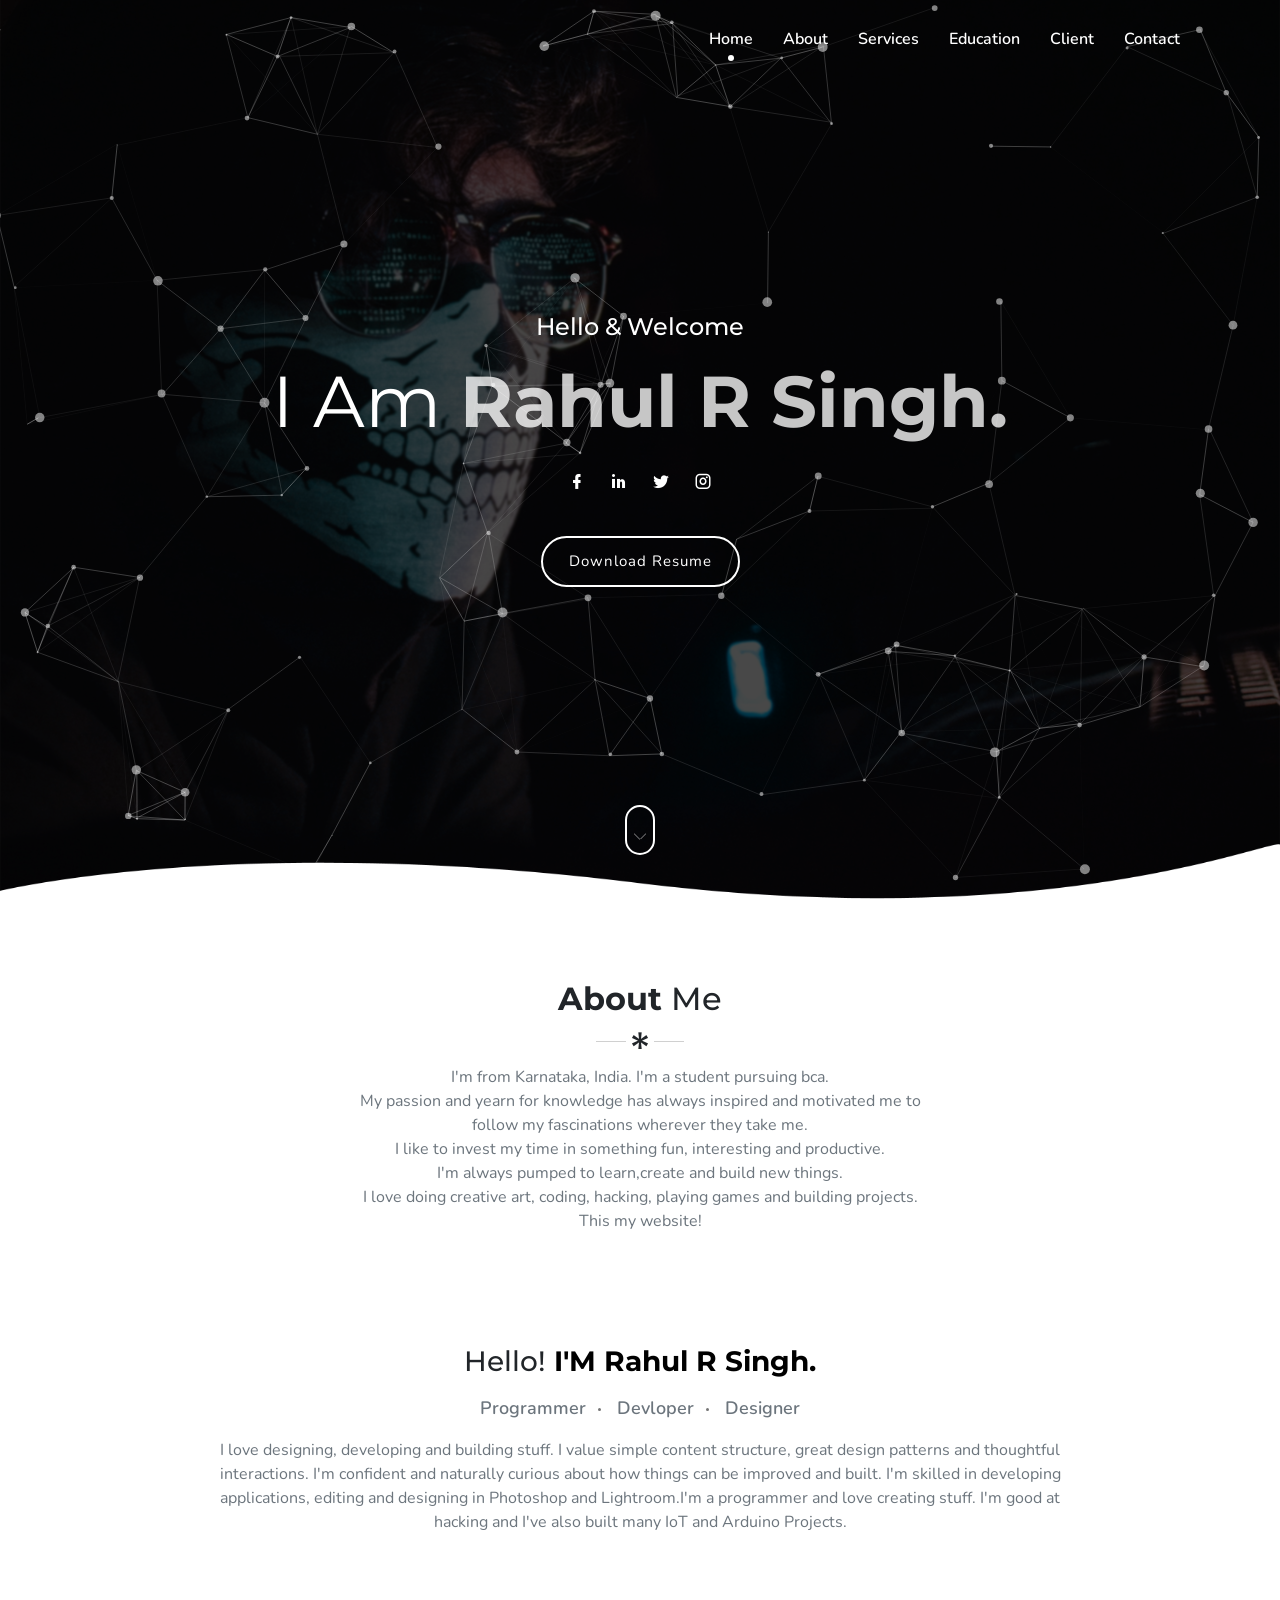
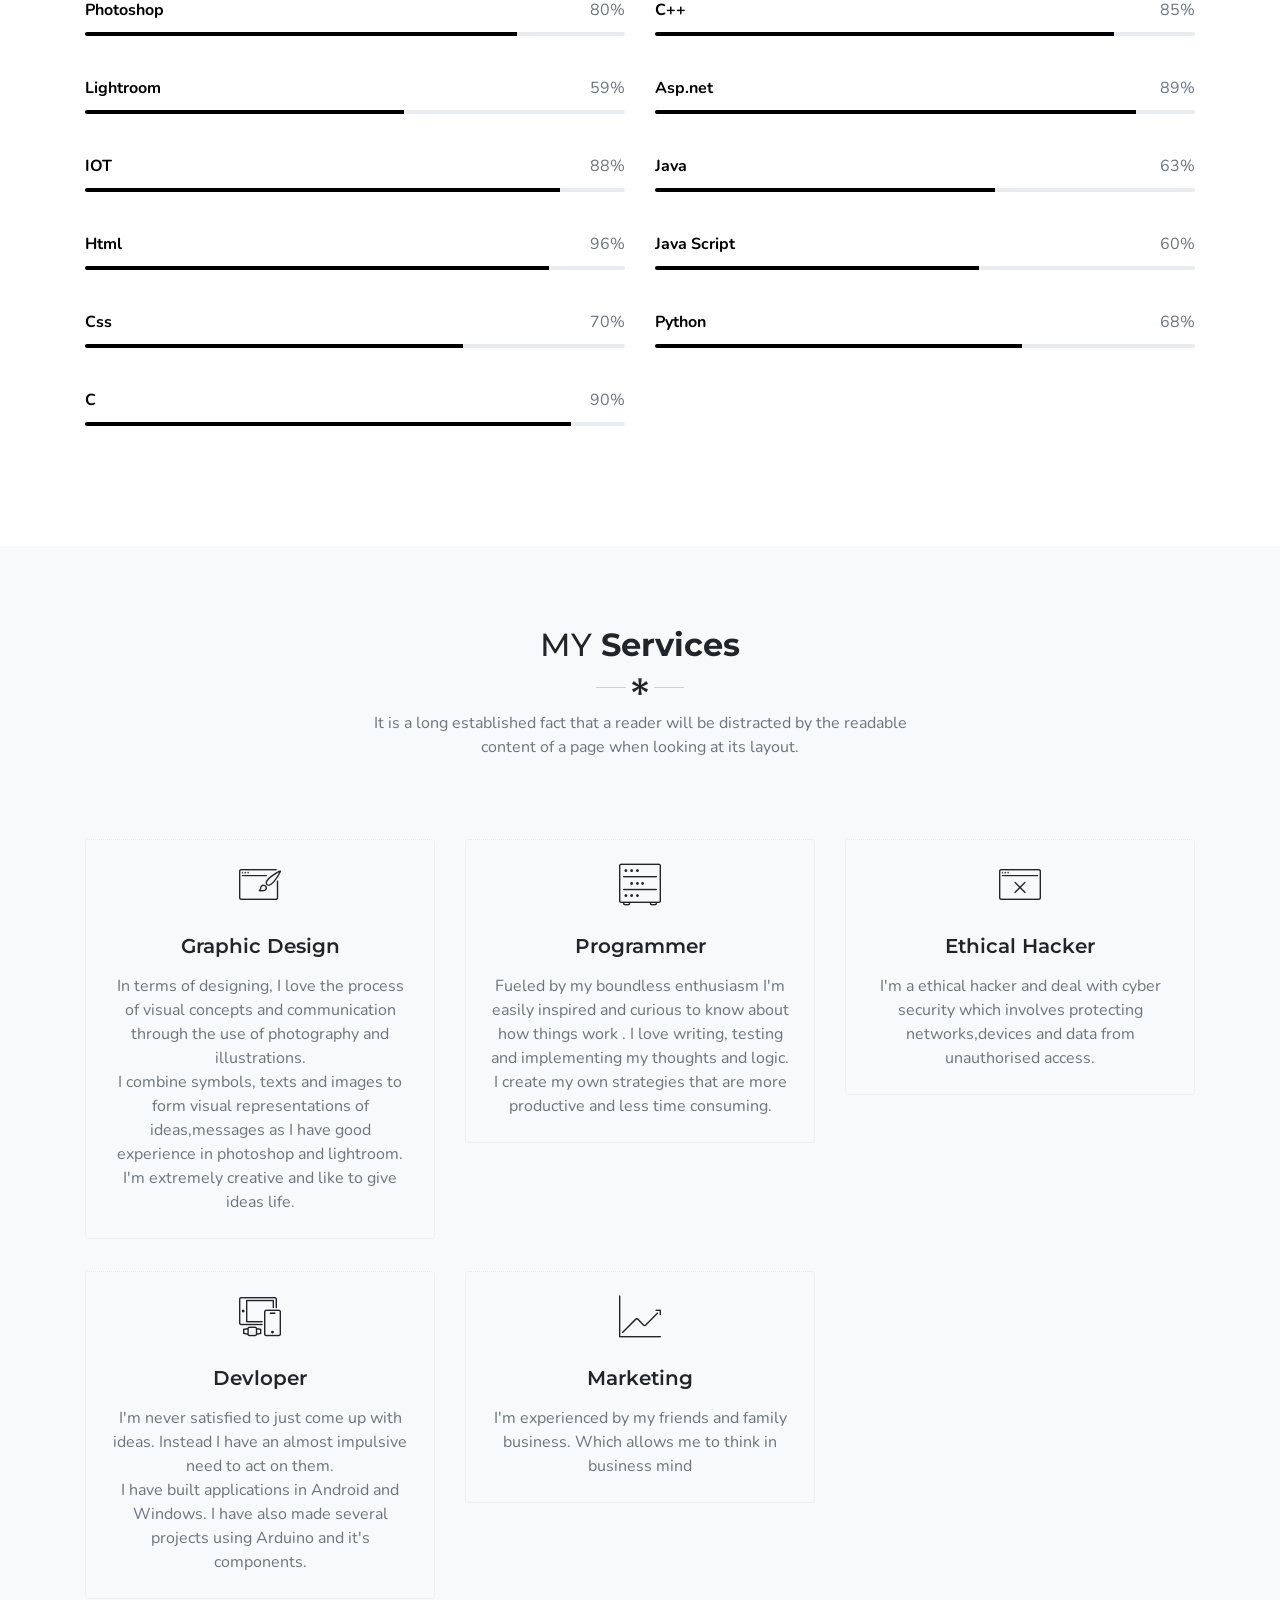
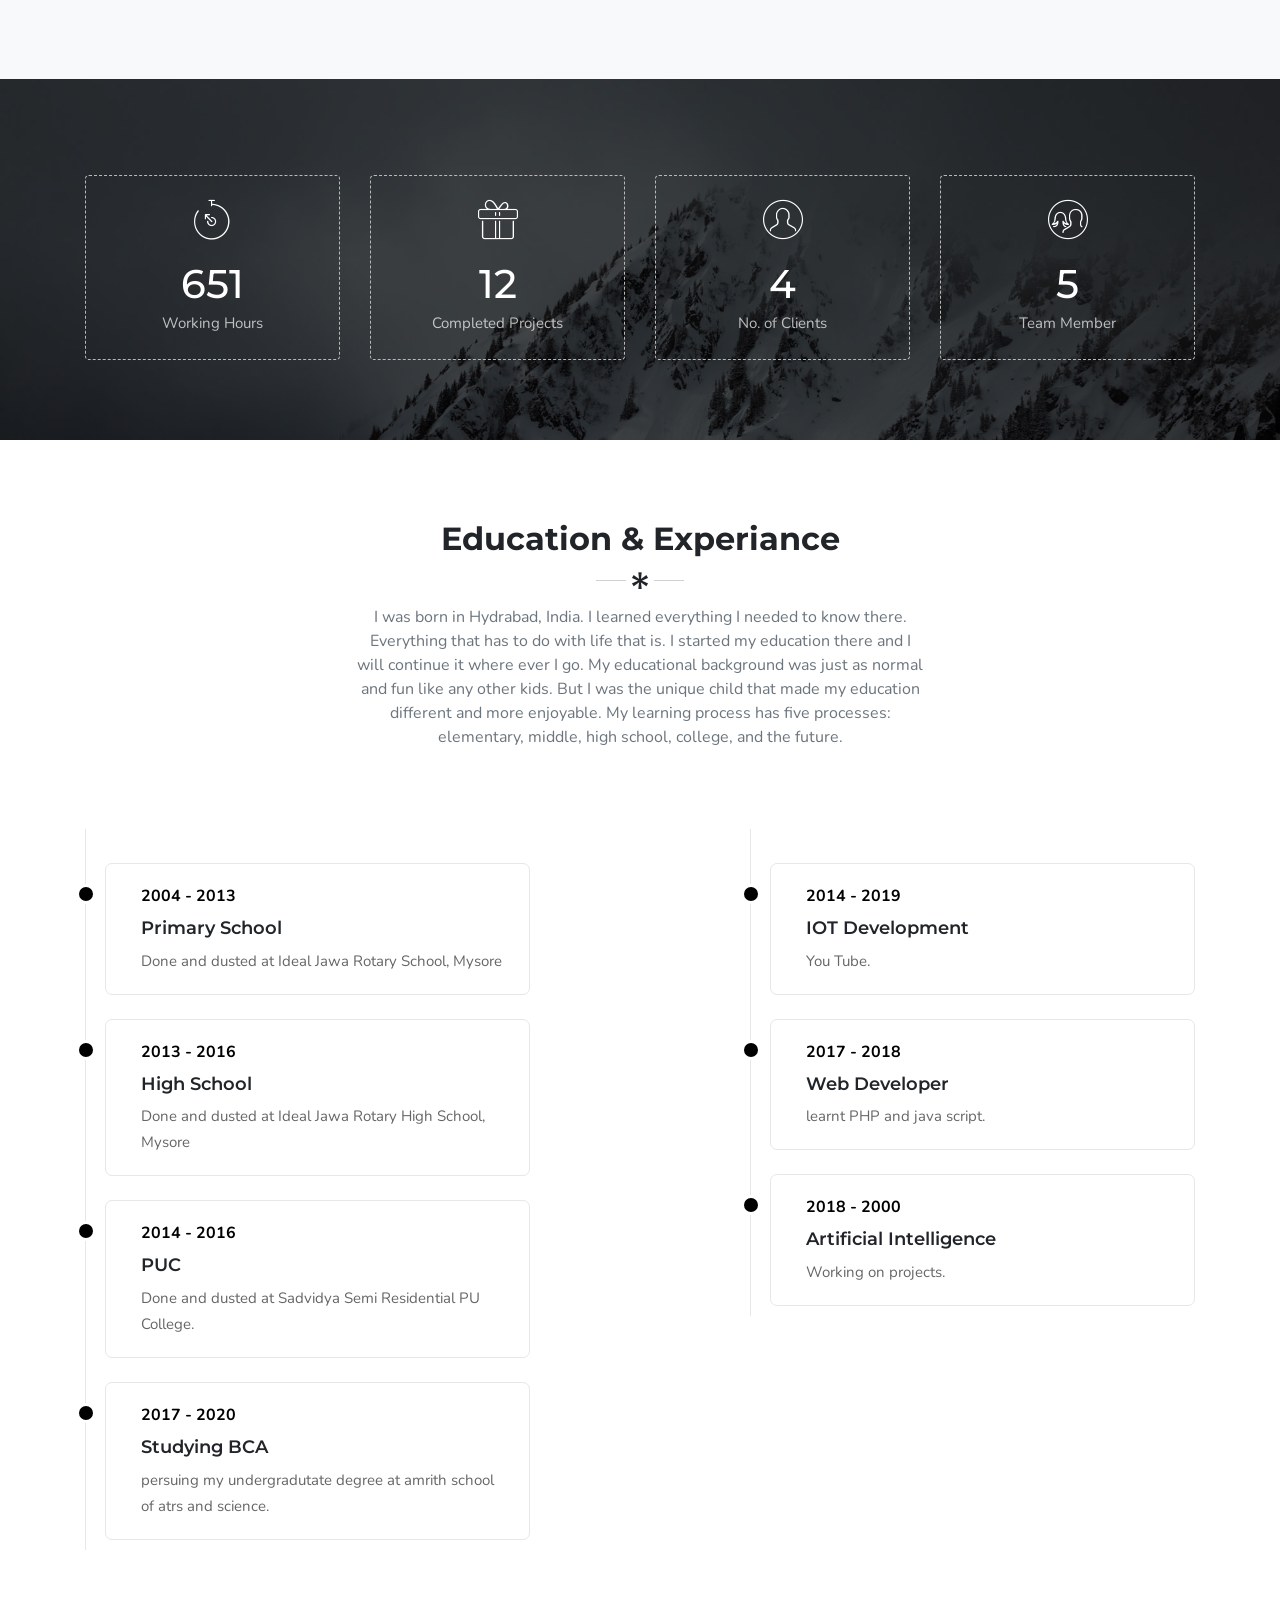
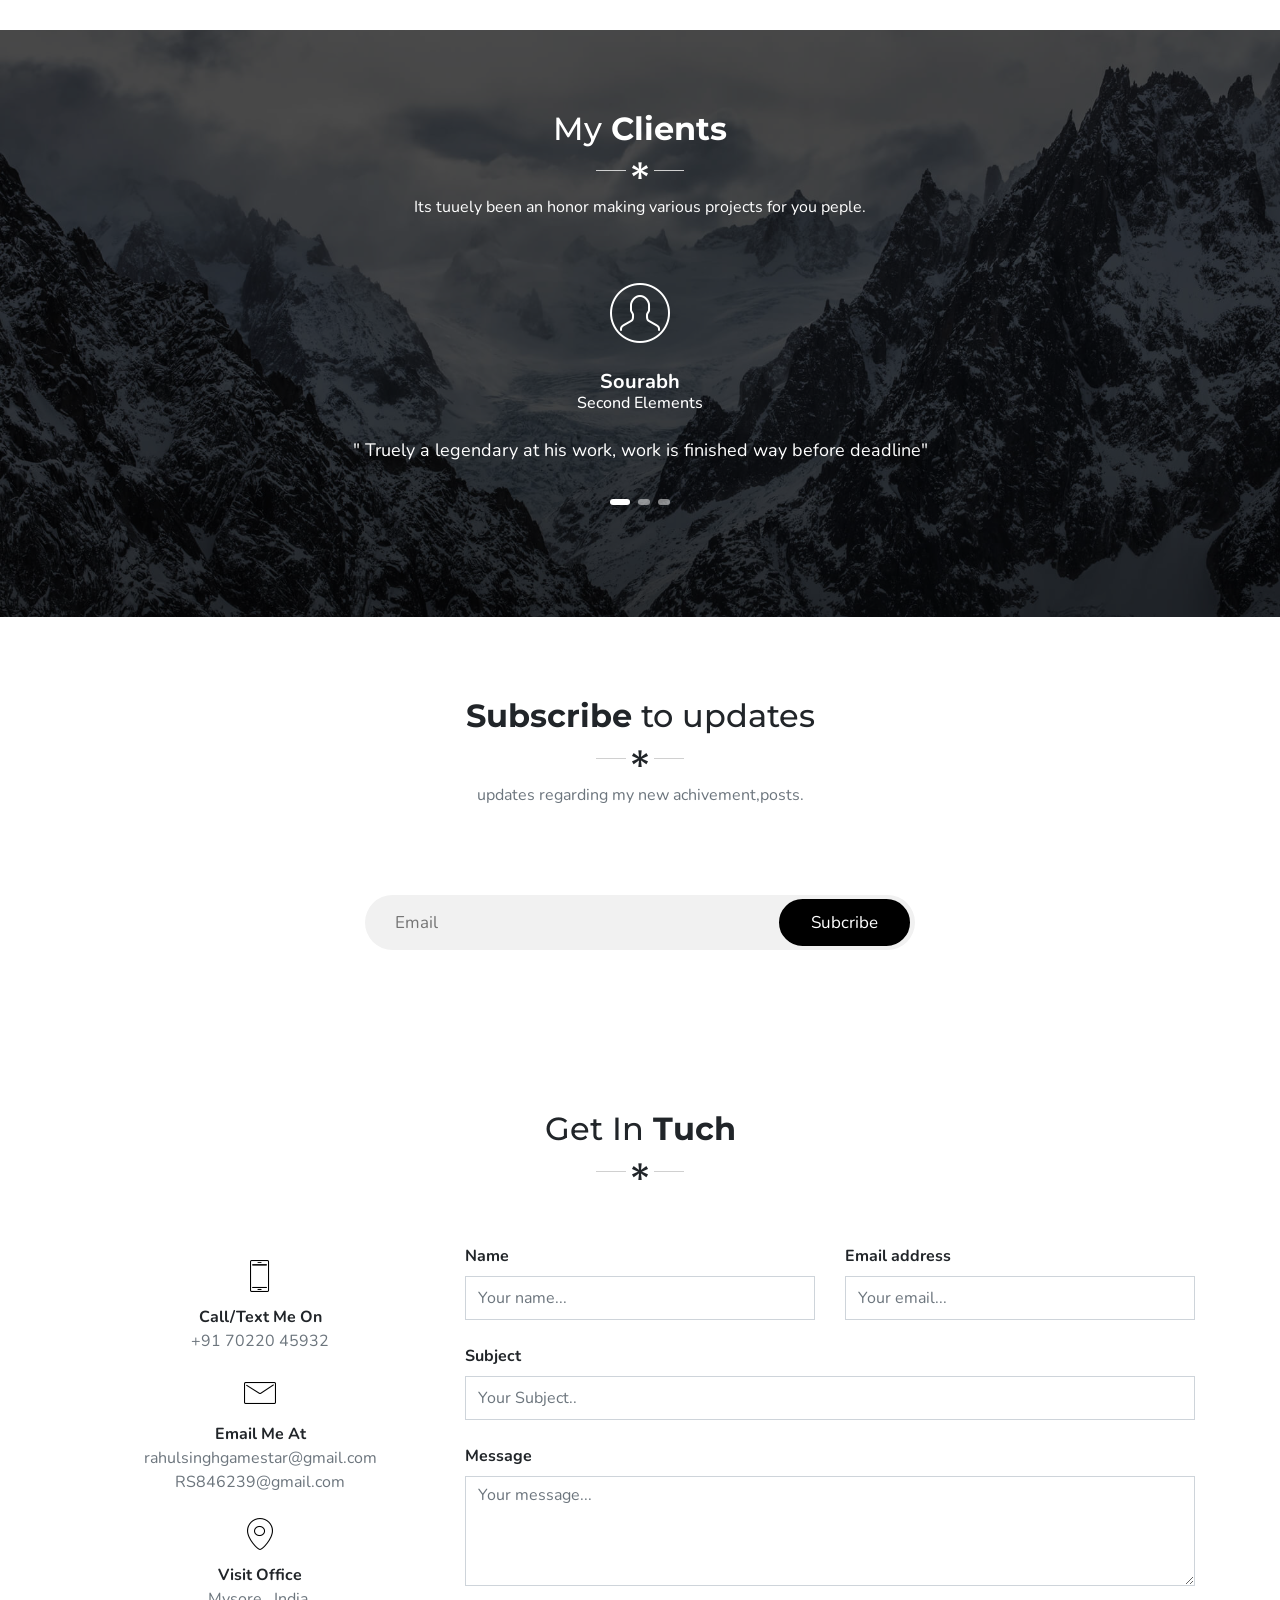
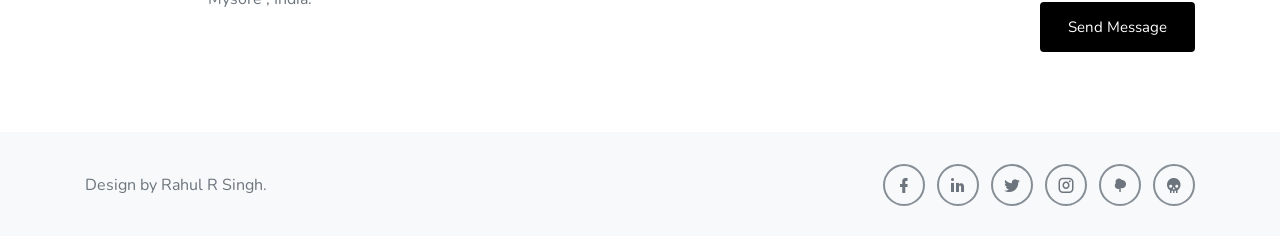
==== index.html @ 702d093c "Add files via upload initial commit" ====
<!DOCTYPE html>
<html lang="en">

    
<!-- Mirrored from themesboss.com/elvish/index_6.html by HTTrack Website Copier/3.x [XR&CO'2014], Sat, 08 Feb 2020 12:00:05 GMT -->
<head>
        <meta charset="UTF-8">
        <meta name="viewport" content="width=device-width, initial-scale=1">
        <title>Rahul R Singh</title>
        <meta name="description" content="" />
        <meta name="keywords" content="" />
        <meta name="author" content="ThemesBoss" />

        <link rel="shortcut icon" href="images/favicom.png">

        <!--Bootstrap Css-->
        <link rel="stylesheet" href="css/bootstrap.min.css" />

        <!-- Materialdesign icons Css -->
        <link rel="stylesheet" href="css/materialdesignicons.min.css">

        <!-- Mobirise icons Css -->
        <link rel="stylesheet" href="css/mobiriseicons.css">

        <!-- Magnific-popup -->
        <link rel="stylesheet" href="css/magnific-popup.css">

        <!-- Animate Css -->
        <link rel="stylesheet" href="css/animate.min.css">

        <!-- Owl Slider -->
        <link rel="stylesheet" href="css/owl.carousel.css" />
        <link rel="stylesheet" href="css/owl.theme.css" />
        <link rel="stylesheet" href="css/owl.transitions.css" />

        <!-- Custom style Css -->
        <link rel="stylesheet" href="css/style.css">
    </head>

    <body>

        <!-- START LOADER -->
        <div id="preloader">
            <div id="status">
                <div class="spinner">Loading...</div>
            </div>
        </div>
        <!-- END LOADER -->

        <!-- START NAVBAR -->
        <nav class="navbar navbar-expand-lg fixed-top custom-nav sticky">
            <div class="container">
                <!-- LOGO -->
                <a class="navbar-brand logo" href="index.html">
                        <img src="images/rs w1.png" alt="" class="img-fluid logo-light"> 
                        <img src="images/rs b1.png" alt="" class="img-fluid logo-dark">
                    </a>

                <button class="navbar-toggler" type="button" data-toggle="collapse" data-target="#navbarCollapse" aria-controls="navbarCollapse" aria-expanded="false" aria-label="Toggle navigation">
                        <i class="mdi mdi-menu"></i>
                    </button>
                <div class="collapse navbar-collapse" id="navbarCollapse">
                    <ul class="navbar-nav ml-auto">
                        <li class="nav-item active">
                            <a href="#home" class="nav-link">Home</a>
                        </li>
                        <li class="nav-item">
                            <a href="#about" class="nav-link">About</a>
                        </li>
                        <li class="nav-item">
                            <a href="#services" class="nav-link">Services</a>
                        </li>
                        <li class="nav-item">
                            <a href="#education" class="nav-link">Education</a>
                        </li>
                       <!-- <li class="nav-item">
                            <a href="#work" class="nav-link">Work</a>
                        </li>-->
                        <li class="nav-item">
                            <a href="#client" class="nav-link">Client</a>
                        </li>
                       <!-- <li class="nav-item">
                            <a href="#blog" class="nav-link">Blog</a>
                        </li>-->
                        <li class="nav-item">
                            <a href="#contact" class="nav-link">Contact</a>
                        </li>
                    </ul>
                </div>
            </div>
        </nav>
        <!-- END NAVBAR -->

        <!--START HOME-->
        <section class="home-bg section creative h-100vh" id="home">
            <div class="bg-overlay"></div>
            <div class="home-table">
                <div class="home-table-center">
                    <div class="container position-relative z-index">
                        <div class="row justify-content-center">
                            <div class="col-lg-12">
                                <div class="text-white text-center">
                                    <h4>Hello & Welcome</h4>
                                    <h1 class="header_title mb-0 mt-3">I Am <span class="simple-text-rotate font-weight-bold"> Rahul R Singh.,A Programmer.,A Devloper.</span></h1>
                                    <ul class="social_home list-unstyled text-center pt-4">
                                        <li class="list-inline-item"><a href="https://www.facebook.com/RahulSingh846239"><i class="mdi mdi-facebook"></i></a></li>
                                        <li class="list-inline-item"><a href="https://www.linkedin.com/in/rahul-r-singh-064915129"><i class="mdi mdi-linkedin"></i></a></li>
                                       <!-- <li class="list-inline-item"><a href="#"><i class="mdi mdi-dribbble"></i></a></li>-->
                                       <!-- <li class="list-inline-item"><a href="#"><i class="mdi mdi-google-plus"></i></a></li>-->
                                        <li class="list-inline-item"><a href="https://twitter.com/rahulsingh55535"><i class="mdi mdi-twitter"></i></a></li>
                                        <li class="list-inline-item"><a href="https://instagram.com/rahul_r_singh97"><i class="mdi mdi-instagram"></i></a></li>
                                        <!--<li class="list-inline-item"><a href="https://google.com/rs846239@gmail.com"><i class="mdi mdi-gmail"></i></a></li>-->
                                        
                                    </ul>
                                    <div class="header_btn">
                                        <a href="incomplete.html" class="btn btn-outline-custom btn-rounded mt-4">Download Resume</a>
                                    </div>
                                </div>
                            </div>
                        </div>
                    </div>
                </div>
            </div>
            <div class="scroll_down">
                <a href="#about" class="scroll">
                    <i class="mbri-arrow-down text-white"></i>
                </a>
            </div>
        </section>
        <!--END HOME-->

        <!-- START ABOUT -->
        <section class="section" id="about">
            <div class="container">
                <div class="row justify-content-center">
                    <div class="col-lg-12">
                        <div class="text-center mx-auto section-main-title">
                            <h2><span class="font-weight-bold">About </span>Me</h2>
                            <div class="main-title-border">
                                <i class="mdi mdi-asterisk"></i>
                            </div>
                            <p class="text-muted mx-auto mt-2">I'm from Karnataka, India.
                                I'm a student pursuing bca. </br>
                                
                                My passion and yearn for knowledge has always inspired and motivated me to follow my fascinations wherever they take me.</br>

                                I like to invest my time in something fun, interesting and productive.</br>
                                I'm always pumped to learn,create and build new things.</br>
                                I love doing creative art, coding, hacking, playing games and building projects.</br>
                                This my website!</p>
                        </div>
                    </div>
                </div>
                <div class="row mt-4 pt-4">
                    <div class="col-lg-12">
                        <div>
                            <img src="images/rahulsign2.png" alt="" class="img-fluid mx-auto d-block">
                        </div>
                        <div class="text-center about-detail mx-auto mt-5">
                            <h3 class="mb-3">Hello! <span class="font-weight-bold text-custom">I'M Rahul R Singh.</span></h3>
                            <ul class="mb-0 list-inline text-center about-work">
                                <li class="list-inline-item mr-0 text-muted">Programmer</li>
                                <li class="list-inline-item mr-0 text-muted">Devloper</li>
                                <li class="list-inline-item mr-0 text-muted">Designer</li>
                            </ul>
                            <p class="text-muted mt-3">I love designing, developing and building stuff.
                                I value simple content structure, great design patterns and thoughtful interactions. 
                                I'm confident and naturally curious about how things can be improved and built.
                                I'm skilled in developing applications, editing and  designing in Photoshop and Lightroom.I'm a programmer and love creating stuff.
                                I'm  good at hacking and I've also built many IoT and Arduino Projects.</p>
                        </div>
                    </div>
                </div>
                <div class="row mt-5">
                    <div class="col-lg-6">
                        <div class="progress-bars skill-custom">
                            <div class="clearfix">
                                <div class="text-dark font-weight-bold float-left">Photoshop</div>
                                <div class="text-muted float-right">80%</div>
                            </div>
                            <div class="progress">
                                <div class="progress-bar" role="progressbar" style="width: 80%" aria-valuenow="0" aria-valuemin="0" aria-valuemax="100"></div>
                            </div>
                            <div class="clearfix">
                                <div class="text-dark font-weight-bold float-left">Lightroom</div>
                                <div class="text-muted float-right">59%</div>
                            </div>
                            <div class="progress">
                                <div class="progress-bar" role="progressbar" style="width: 59%" aria-valuenow="25" aria-valuemin="0" aria-valuemax="100"></div>
                            </div>
                            <div class="clearfix">
                                <div class="text-dark font-weight-bold float-left">IOT</div>
                                <div class="text-muted float-right">88%</div>
                            </div>
                            <div class="progress">
                                <div class="progress-bar" role="progressbar" style="width: 88%" aria-valuenow="0" aria-valuemin="0" aria-valuemax="100"></div>
                            </div>
                            <div class="clearfix">
                                <div class="text-dark font-weight-bold float-left">Html</div>
                                <div class="text-muted float-right">96%</div>
                            </div>
                            <div class="progress">
                                <div class="progress-bar" role="progressbar" style="width: 86%" aria-valuenow="0" aria-valuemin="0" aria-valuemax="100"></div>
                            </div>
                            <div class="clearfix">
                                <div class="text-dark font-weight-bold float-left">Css</div>
                                <div class="text-muted float-right">70%</div>
                            </div>
                            <div class="progress">
                                <div class="progress-bar" role="progressbar" style="width: 70%" aria-valuenow="25" aria-valuemin="0" aria-valuemax="100"></div>
                            </div>
                            <div class="clearfix">
                                <div class="text-dark font-weight-bold float-left">C</div>
                                <div class="text-muted float-right">90%</div>
                            </div>
                            <div class="progress">
                                <div class="progress-bar" role="progressbar" style="width:90%" aria-valuenow="0" aria-valuemin="0" aria-valuemax="100"></div>
                            </div>
                        </div>
                    </div>
                    <div class="col-lg-6">
                        <div class="progress-bars skill-custom">
                            
                           
                            <div class="clearfix">
                                <div class="text-dark font-weight-bold float-left">C++</div>
                                <div class="text-muted float-right">85%</div>
                            </div>
                            <div class="progress">
                                <div class="progress-bar" role="progressbar" style="width:85%" aria-valuenow="0" aria-valuemin="0" aria-valuemax="100"></div>
                            </div>
                            <div class="clearfix">
                                <div class="text-dark font-weight-bold float-left">Asp.net</div>
                                <div class="text-muted float-right">89%</div>
                            </div>
                            <div class="progress">
                                <div class="progress-bar" role="progressbar" style="width:89%" aria-valuenow="0" aria-valuemin="0" aria-valuemax="100"></div>
                            </div>
                            <div class="clearfix">
                                <div class="text-dark font-weight-bold float-left">Java</div>
                                <div class="text-muted float-right">63%</div>
                            </div>
                            <div class="progress">
                                <div class="progress-bar" role="progressbar" style="width:63%" aria-valuenow="0" aria-valuemin="0" aria-valuemax="100"></div>
                            </div>
                            <div class="clearfix">
                                <div class="text-dark font-weight-bold float-left">Java Script</div>
                                <div class="text-muted float-right">60%</div>
                            </div>
                            <div class="progress">
                                <div class="progress-bar" role="progressbar" style="width:60%" aria-valuenow="0" aria-valuemin="0" aria-valuemax="100"></div>
                            </div>
                            <div class="clearfix">
                                <div class="text-dark font-weight-bold float-left">Python</div>
                                <div class="text-muted float-right">68%</div>
                            </div>
                            <div class="progress">
                                <div class="progress-bar" role="progressbar" style="width:68%" aria-valuenow="0" aria-valuemin="0" aria-valuemax="100"></div>
                            </div>
                        </div>
                    </div>
                </div>
            </div>
        </section>
        <!-- END ABOUT -->

        <!-- START SERVICES -->
        <section class="section bg-light" id="services">
            <div class="container">
                <div class="row justify-content-center">
                    <div class="col-lg-12">
                        <div class="text-center mx-auto section-main-title">
                            <h2>MY <span class="font-weight-bold">Services</span></h2>
                            <div class="main-title-border">
                                <i class="mdi mdi-asterisk"></i>
                            </div>
                            <p class="text-muted mx-auto mt-2">It is a long established fact that a reader will be distracted by the readable content of a page when looking at its layout.</p>
                        </div>
                    </div>
                </div>
                <div class="row mt-4 pt-4">
                    <div class="col-lg-4">
                        <div class="lan_box_ser text-center rounded p-4 mt-3">
                            <div class="ser_icon">
                                <i class="mbri-website-theme"></i>
                            </div>
                            <div class="service-content mt-4">
                                <h5 class="font-weight-bold">Graphic Design</h5>
                                <p class="mt-3 text-muted mb-0">In terms of designing, I love the process of visual concepts and communication through the use of photography and illustrations.</br>
                                    I combine symbols, texts and images to form visual representations of ideas,messages as I have good experience in photoshop and lightroom.</br>
                                    I'm extremely creative  and like to give ideas life.</p>
                            </div>
                        </div>
                    </div>
                    <div class="col-lg-4">
                        <div class="lan_box_ser text-center rounded p-4 mt-3">
                            <div class="ser_icon">
                                <i class="mbri-database"></i>
                            </div>
                            <div class="service-content mt-4">
                                <h5 class="font-weight-bold">Programmer</h5>
                                <p class="mt-3 text-muted mb-0">Fueled by my boundless enthusiasm I'm easily inspired and curious to know about how things work . I love writing, testing and implementing my thoughts and logic.</br> I  create my own strategies that are more productive and less time consuming.</p>
                            </div>
                        </div>
                    </div>
                    <div class="col-lg-4">
                        <div class="lan_box_ser text-center rounded p-4 mt-3">
                            <div class="ser_icon">
                                <i class="mbri-error"></i>
                            </div>
                            <div class="service-content mt-4">
                                <h5 class="font-weight-bold">Ethical Hacker</h5>
                                <p class="mt-3 text-muted mb-0">I'm a ethical hacker and deal with cyber security which involves protecting  networks,devices and  data from unauthorised access.</p>
                            </div>
                        </div>
                    </div>
                </div>
                <div class="row mt-3">
                    <div class="col-lg-4">
                        <div class="lan_box_ser text-center rounded p-4 mt-3">
                            <div class="ser_icon">
                                <i class="mbri-devices"></i>
                            </div>
                            <div class="service-content mt-4">
                                <h5 class="font-weight-bold">Devloper</h5>
                                <p class="mt-3 text-muted mb-0">I'm never satisfied to just come up with ideas. Instead I have an almost impulsive need to act on them.</br>
                                    I have built applications in Android and Windows.
                                    I have also made several projects using Arduino and it's components.</p>
                            </div>
                        </div>
                    </div>
                   <!-- <div class="col-lg-4">
                        <div class="lan_box_ser text-center rounded p-4 mt-3">
                            <div class="ser_icon">
                                <i class="mbri-responsive"></i>
                            </div>
                            <div class="service-content mt-4">
                                <h5 class="font-weight-bold">Responsive Design</h5>
                                <p class="mt-3 text-muted mb-0">The standard chunk of Lorem Ipsum used since the is reproduced below for those interested.</p>
                            </div>
                        </div>
                    </div>-->
                    <div class="col-lg-4">
                        <div class="lan_box_ser text-center rounded p-4 mt-3">
                            <div class="ser_icon">
                                <i class="mbri-growing-chart"></i>
                            </div>
                            <div class="service-content mt-4">
                                <h5 class="font-weight-bold">Marketing</h5>
                                <p class="mt-3 text-muted mb-0">I'm experienced by my friends and family business. Which allows me to think in business mind</p>
                            </div>
                        </div>
                    </div>
                </div>
            </div>
        </section>
        <!-- END SERVICES -->

        <!-- END FUNFACTS -->
        <section class="section bg-funfact">
            <div class="bg-overlay"></div>
            <div class="container">
                <div class="row" id="counter">
                    <div class="col-lg-3">
                        <div class="text-center lan_funfact p-4 mt-3 rounded text-white">
                            <div class="lan_fun_icon mb-3">
                                <i class="mbri-timer h1"></i>
                            </div>
                            <h1 class="lan_fun_value mb-1" data-count="654">4</h1>
                            <p class="lan_fun_name mb-0">Working Hours</p>
                        </div>
                    </div>
                    <div class="col-lg-3">
                        <div class="text-center lan_funfact p-4 mt-3 rounded text-white">
                            <div class="lan_fun_icon mb-3">
                                <i class="mbri-gift h1"></i>
                            </div>
                            <h1 class="lan_fun_value mb-1" data-count="13">6</h1>
                            <p class="lan_fun_name mb-0">Completed Projects</p>
                        </div>
                    </div>
                    <div class="col-lg-3">
                        <div class="text-center lan_funfact p-4 mt-3 rounded text-white">
                            <div class="lan_fun_icon mb-3">
                                <i class="mbri-user h1"></i>
                            </div>
                            <h1 class="lan_fun_value mb-1" data-count="5">1</h1>
                            <p class="lan_fun_name mb-0">No. of Clients</p>
                        </div>
                    </div>
                    <div class="col-lg-3">
                        <div class="text-center lan_funfact p-4 mt-3 rounded text-white">
                            <div class="lan_fun_icon mb-3">
                                <i class="mbri-users h1"></i>
                            </div>                       
                            <h1 class="lan_fun_value mb-1" data-count="4">300</h1>
                            <p class="lan_fun_name mb-0">Team Member</p>
                        </div>
                    </div>
                </div>
            </div>
        </section>
        <!-- START FUNFACTS -->

        <!-- START EXP. & EDU. -->
        <section class="section" id="education">
            <div class="container">
                <div class="row justify-content-center">
                    <div class="col-lg-12">
                        <div class="text-center mx-auto section-main-title">
                            <h2><span class="font-weight-bold">Education & Experiance</span></h2>
                            <div class="main-title-border">
                                <i class="mdi mdi-asterisk"></i>
                            </div>
                            <p class="text-muted mx-auto mt-2">I was born in Hydrabad, India. I learned everything I needed to know there. 
                                Everything that has to do with life that is. I started my education there and I will continue it where ever I go. 
                                My educational background was just as normal and fun like any other kids. But I was the unique child that made my education 
                                different and more enjoyable. My learning process has five processes: elementary, middle, high school, college, and the future.</p>
                        </div>
                    </div>
                </div>
                <div class="row mt-4 pt-4">
                    <div class="col-lg-5">
                        <div class="cv_edu_exp mt-3">
                            <div class="cv_edu_exp_box mt-4">
                                <div class="row">
                                    <div class="col-lg-12">
                                        <div class="cv_edu_exp_year font-weight-bold text-custom position-relative">2004 - 2013</div>
                                        <div class="cb_edu_exp_detail">
                                            <h4>Primary School</h4>
                                            <p class="cv_desc mb-0">Done and dusted at Ideal Jawa Rotary School, Mysore</p>
                                        </div>
                                    </div>
                                </div>
                            </div>
                            <div class="cv_edu_exp_box mt-4">
                                <div class="row">
                                    <div class="col-lg-12">
                                        <div class="cv_edu_exp_year font-weight-bold text-custom position-relative">2013 - 2016</div>
                                        <div class="cb_edu_exp_detail">
                                            <h4>High School</h4>
                                            <p class="cv_desc mb-0">Done and dusted at Ideal Jawa Rotary High School, Mysore</p>
                                        </div>
                                    </div>
                                </div>
                            </div>
                            <div class="cv_edu_exp_box mt-4">
                                <div class="row">
                                    <div class="col-lg-12">
                                        <div class="cv_edu_exp_year font-weight-bold text-custom position-relative">2014 - 2016</div>
                                        <div class="cb_edu_exp_detail">
                                            <h4>PUC</h4>
                                            <p class="cv_desc mb-0">Done and dusted at Sadvidya Semi Residential PU College.</p>
                                        </div>
                                    </div>
                                </div>
                            </div>
                            <div class="cv_edu_exp_box mt-4">
                                <div class="row">
                                    <div class="col-lg-12">
                                        <div class="cv_edu_exp_year font-weight-bold text-custom position-relative">2017 - 2020</div>
                                        <div class="cb_edu_exp_detail">
                                            <h4>Studying BCA</h4>
                                            <p class="cv_desc mb-0">persuing my undergradutate degree at amrith school of atrs and science.</p>
                                        </div>
                                    </div>
                                </div>
                            </div>
                        </div>
                    </div>
                    <div class="col-lg-5 offset-lg-2">
                        <div class="cv_edu_exp mt-3">
                            <div class="cv_edu_exp_box mt-4">
                                <div class="row">
                                    <div class="col-lg-12">
                                        <div class="cv_edu_exp_year font-weight-bold text-custom position-relative">2014 - 2019</div>
                                        <div class="cb_edu_exp_detail">
                                            <h4>IOT Development</h4>
                                            <p class="cv_desc mb-0">You Tube.</p>
                                        </div>
                                    </div>
                                </div>
                            </div>

                            <div class="cv_edu_exp_box mt-4">
                                <div class="row">
                                    <div class="col-lg-12">
                                        <div class="cv_edu_exp_year font-weight-bold text-custom position-relative">2017 - 2018</div>
                                        <div class="cb_edu_exp_detail">
                                            <h4>Web Developer</h4>
                                            <p class="cv_desc mb-0">learnt PHP and java script.</p>
                                        </div>
                                    </div>
                                </div>
                            </div>

                            <div class="cv_edu_exp_box mt-4">
                                <div class="row">
                                    <div class="col-lg-12">
                                        <div class="cv_edu_exp_year font-weight-bold text-custom position-relative">2018 - 2000</div>
                                        <div class="cb_edu_exp_detail">
                                            <h4>Artificial intelligence</h4>
                                            <p class="cv_desc mb-0">Working on projects.</p>
                                        </div>
                                    </div>
                                </div>
                            </div>
                        </div>
                    </div>
                </div>                
            </div>
        </section>
        <!-- END EXP. & EDU. -->

        <!-- START CTA --><!--
        <section class="section bg-cta">
            <div class="bg-overlay"></div>
            <div class="container">
                <div class="row">
                    <div class="col-lg-12">
                        <div class="text-center text-white">
                            <h1>I Am Available For Freelancer.</h1>
                            <div class="mt-4">
                                <a href="#" class="btn btn-outline-custom">Hire Me!</a>
                            </div>
                        </div>
                    </div>
                </div>
            </div>
        </section>-->
        <!-- END CTA -->

        <!--START WORK -->   <!--
        <section class="section text-center" id="work">
            <div class="container">
                <div class="row justify-content-center">
                    <div class="col-lg-12">
                        <div class="text-center mx-auto section-main-title">
                            <h2>Our <span class="font-weight-bold">Work</span></h2>
                            <div class="main-title-border">
                                <i class="mdi mdi-asterisk"></i>
                            </div>
                            <p class="text-muted mx-auto mt-2">It is a long established fact that a reader will be distracted by the readable content of a page when looking at its layout.</p>
                        </div>
                    </div>
                </div>
                <div class="row mt-5">
                    <div class="col-lg-12">
                        <ul class="text-center list-unstyled list-inline mb-0 text-capitlize work_menu" id="menu-filter">
                            <li class="list-inline-item"><a class="active" data-filter="*">All</a></li>
                            <li class="list-inline-item"><a class="" data-filter=".seo">Seo</a></li>
                            <li class="list-inline-item"><a class="" data-filter=".webdesign">Webdesign</a></li>
                            <li class="list-inline-item"><a class="" data-filter=".work">Work</a></li>
                            <li class="list-inline-item"><a class="" data-filter=".wordpress">Wordpress</a></li>
                        </ul>
                    </div>
                </div>
                <div class="row mt-5 work-filter">
                    <div class="col-lg-4 webdesign wordpress">
                        <div class="work_img_box rounded">
                            <a class="img-zoom" href="images/works/1.jpg"></a>
                            <div class="work_images">
                                <img src="images/works/1.jpg" alt="image" class="img-fluid mx-auto d-block">
                                <div class="work_overlay">
                                    <h4 class="mb-0">UI Elements, Icons</h4>
                                    <h6 class="mb-0">Studio &amp; Art</h6>
                                </div>
                            </div>
                        </div>
                    </div>
                    <div class="col-lg-4 seo webdesign">
                        <div class="work_img_box rounded">
                            <a class="img-zoom" href="images/works/2.jpg"></a>
                            <div class="work_images">
                                <img src="images/works/2.jpg" alt="image" class="img-fluid mx-auto d-block">
                                <div class="work_overlay">
                                    <h4>Illustrations</h4>
                                    <h6>Creative &amp; Art</h6>
                                </div>
                            </div>
                        </div>
                    </div>
                    <div class="col-lg-4 work">
                        <div class="work_img_box rounded">
                            <a class="img-zoom" href="images/works/3.jpg"></a>
                            <div class="work_images">
                                <img src="images/works/3.jpg" alt="image" class="img-fluid mx-auto d-block">
                                <div class="work_overlay">
                                    <h4>Media, Icons</h4>
                                    <h6>Open Imagination</h6>
                                </div>
                            </div>
                        </div>
                    </div>
                    <div class="col-lg-4 seo webdesign">
                        <div class="work_img_box rounded">
                            <a class="img-zoom" href="images/works/4.jpg"></a>
                            <div class="work_images">
                                <img src="images/works/4.jpg" alt="image" class="img-fluid mx-auto d-block">
                                <div class="work_overlay">
                                    <h4>Graphics, UI Elements</h4>
                                    <h6>Locked Steel Gate</h6>
                                </div>
                            </div>
                        </div>
                    </div>
                    <div class="col-lg-4 seo work">
                        <div class="work_img_box rounded">
                            <a class="img-zoom" href="images/works/5.jpg"></a>
                            <div class="work_images">
                                <img src="images/works/5.jpg" alt="image" class="img-fluid mx-auto d-block">
                                <div class="work_overlay">
                                    <h4>Illustrations, Graphics</h4>
                                    <h6>Mac Sunglasses</h6>
                                </div>
                            </div>
                        </div>
                    </div>
                    <div class="col-lg-4 wordpress">
                        <div class="work_img_box rounded">
                            <a class="img-zoom" href="images/works/6.jpg"></a>
                            <div class="work_images">
                                <img src="images/works/6.jpg" alt="image" class="img-fluid mx-auto d-block">
                                <div class="work_overlay">
                                    <h4>UI Elements, Media</h4>
                                    <h6>Backpack Contents</h6>
                                </div>
                            </div>
                        </div>
                    </div>
                </div>
            </div>
        </section>-->
        <!--END WORK -->
    
        <!-- START CLIENT -->
        <section class="section bg-client" id="client">
            <div class="bg-overlay"></div>
            <div class="container">
                <div class="row justify-content-center">
                    <div class="col-lg-12">
                        <div class="text-center mx-auto text-white section-main-title">
                            <h2>My <span class="font-weight-bold">Clients</span></h2>
                            <div class="main-title-border">
                                <i class="mdi mdi-asterisk"></i>
                            </div>
                            <p class="mx-auto mt-2">Its tuuely been an honor making various projects for you peple.</p>
                        </div>
                    </div>
                </div>
                <div class="row mt-4 pt-4">
                    <div class="col-lg-12">
                        <div id="owl-demo" class="owl-carousel">
                            <div class="text-white people_says text-center">
                                <div class="people_icon">
                                    <i class="mbri-user"></i>                                
                                </div>
                                <div class="people_review_box mt-4">
                                    <p class="people_name text-white h5 font-weight-bold mb-0">Sourabh</p>
                                    <p class="h6">Second Elements</p>
                                    <p class="people_review text-white mx-auto pt-3 mb-0">" Truely a legendary at his work, work is finished way before deadline"</p>
                                </div>
                            </div>
                            <div class="text-white people_says text-center">
                                <div class="people_icon">
                                    <i class="mbri-user"></i>                                
                                </div>
                                <div class="people_review_box mt-4">
                                    <p class="people_name text-white h5 font-weight-bold mb-0">Mahith</p>
                                    <p class="h6">Mahith private limited</p>
                                    <p class="people_review text-white mx-auto pt-3 mb-0">" The best and overly experienced IOT guy i know, i wouls very mush recomend him."</p>
                                </div>
                            </div>
                            <div class="text-white people_says text-center">
                                <div class="people_icon">
                                    <i class="mbri-user2"></i>  
                                                                  
                                </div>
                                <div class="people_review_box mt-4"></div>
                                    <p class="people_name text-white h5 font-weight-bold mb-0">Preethi Singh</p>
                                    <p class="h6">Bad Candy </p>
                                    <p class="people_review text-white mx-auto pt-3 mb-0">"Highly knowledged in terms of cyber security and fielf of artifical intelligence. "</p>
                                </div>
                            </div>
                        </div>
                    </div>
                </div>
            </div>
        </section>
        <!-- END CLIENT -->

        <!-- START GREAT PEOPLE --><!--
        <section class="section bg-light">
            <div class="container">
                <div class="row justify-content-center">
                    <div class="col-lg-12">
                        <div class="text-center mx-auto section-main-title">
                            <h2>Trusted by <span class="font-weight-bold">Great People</span></h2>
                            <div class="main-title-border">
                                <i class="mdi mdi-asterisk"></i>
                            </div>
                            <p class="text-muted mx-auto mt-2">It is a long established fact that a reader will be distracted by the readable content of a page when looking at its layout.</p>
                        </div>
                    </div>
                </div>
                <div class="row mt-4 pt-4">
                    <div class="col-lg-2 mt-3">
                        <div class="logo_img">
                            <img src="images/clients/1.png" alt="logo-img" class="mx-auto img-fluid d-block">
                        </div>
                    </div>
                    <div class="col-lg-2 mt-3">
                        <div class="logo_img">
                            <img src="images/clients/2.png" alt="logo-img" class="mx-auto img-fluid d-block">
                        </div>
                    </div>
                    <div class="col-lg-2 mt-3">
                        <div class="logo_img">
                            <img src="images/clients/3.png" alt="logo-img" class="mx-auto img-fluid d-block">
                        </div>
                    </div>
                    <div class="col-lg-2 mt-3">
                        <div class="logo_img">
                            <img src="images/clients/4.png" alt="logo-img" class="mx-auto img-fluid d-block">
                        </div>
                    </div>
                    <div class="col-lg-2 mt-3">
                        <div class="logo_img">
                            <img src="images/clients/5.png" alt="logo-img" class="mx-auto img-fluid d-block">
                        </div>
                    </div>
                    <div class="col-lg-2 mt-3">
                        <div class="logo_img">
                            <img src="images/clients/6.png" alt="logo-img" class="mx-auto img-fluid d-block">
                        </div>
                    </div>
                </div>
            </div>
        </section>   -->
        <!-- END GREAT PEOPLE -->

        <!-- START SUBCRIBE  -->
        <section class="section">
            <div class="container">
                <div class="row justify-content-center">
                    <div class="col-lg-12">
                        <div class="text-center mx-auto section-main-title">
                            <h2><span class="font-weight-bold">Subscribe</span> to updates </h2>
                            <div class="main-title-border">
                                <i class="mdi mdi-asterisk"></i>
                            </div>
                            <p class="text-muted mx-auto mt-2">updates regarding my new achivement,posts.</p>
                        </div>
                    </div>
                </div>
                <div class="row mt-4 pt-4">
                    <div class="col-lg-12">
                        <div class="text-center subcribe-newslatter mt-4">
                            <form class="mx-auto position-relative">
                                <input type="text" placeholder="Email">
                                <button type="submit" class="btn btn-custom">Subcribe</button>
                            </form>
                        </div>
                    </div>
                </div>
            </div>
        </section>
        <!-- END SUBCRIBE -->

        <!-- START BLOG --><!--
        <section class="section bg-light" id="blog">
            <div class="container">
                <div class="row justify-content-center">
                    <div class="col-lg-12">
                        <div class="text-center mx-auto section-main-title">
                            <h2>Our <span class="font-weight-bold">Blog</span></h2>
                            <div class="main-title-border">
                                <i class="mdi mdi-asterisk"></i>
                            </div>
                            <p class="text-muted mx-auto mt-2">It is a long established fact that a reader will be distracted by the readable content of a page when looking at its layout.</p>
                        </div>
                    </div>
                </div>
                <div class="row mt-4 pt-4">
                    <div class="col-lg-4 mt-3">
                        <div class="text-center rounded bg-white p-2">
                            <div class="img_blog">
                                <img src="images/blog/blog-1.jpg" alt="" class="img-fluid rounded mx-auto d-block">
                            </div>
                            <div class="content_blog pt-3 pb-3">
                                <div>
                                    <h5 class="font-weight-bold mb-0"><a href="blog-sidebar.html" class="text-dark">There are many variations</a></h5>
                                </div>
                                <div class="mt-3">
                                    <p class="font-weight-bold h6 mb-3"><a href="#" class="text-custom">Lifestyle</a></p>
                                    <p class="h6 text-muted date_blog mb-0">13 February 2018 <a href="#" class="text-dark font-weight-bold">By Envato</a></p>
                                    <p class="mt-3 desc_blog pl-2 pr-2 text-muted">Sit sagittis vulputate laoreet sodales tortor nulla lobortis bibendum netus primis fames. Lobortis ultricies.</p>
                                    <p class="h6 mb-0"><a href="blog-sidebar.html" class="text-muted font-weight-bold">Read More...</a></p>
                                </div>
                            </div>
                        </div>
                    </div>
                    <div class="col-lg-4 mt-3">
                        <div class="text-center rounded bg-white p-2">
                            <div class="blog_video position-relative">
                                <div class="img_blog">
                                    <img src="images/blog/blog-2.jpg" alt="" class="img-fluid rounded mx-auto d-block">
                                </div>
                                <a href="http://vimeo.com/99025203" class="blog_play"><i class="mdi mdi-play"></i></a>
                            </div>
                            <div class="content_blog pt-3 pb-3">
                                <div>
                                    <h5 class="font-weight-bold mb-0"><a href="blog-sidebar.html" class="text-dark">Contrary to popular belief</a></h5>
                                </div>
                                <div class="mt-3">
                                    <p class="font-weight-bold h6 mb-3"><a href="#" class="text-custom">Travel</a></p>
                                    <p class="h6 text-muted date_blog mb-0">13 February 2018 <a href="#" class="text-dark font-weight-bold">By Envato</a></p>
                                    <p class="mt-3 desc_blog pl-2 pr-2 text-muted">Sit sagittis vulputate laoreet sodales tortor nulla lobortis bibendum netus primis fames. Lobortis ultricies.</p>
                                    <p class="h6 mb-0"><a href="blog-sidebar.html" class="text-muted font-weight-bold">Read More...</a></p>
                                </div>
                            </div>
                        </div>
                    </div>
                    <div class="col-lg-4 mt-3">
                        <div class="text-center rounded bg-white p-2">
                            <div class="img_blog">                                
                                <div id="carouselExampleControls" class="carousel slide" data-ride="carousel">
                                    <div class="carousel-inner">
                                        <div class="carousel-item active">
                                            <img src="images/blog/blog-3.jpg" alt="" class="img-fluid rounded mx-auto d-block">
                                        </div>
                                        <div class="carousel-item">
                                            <img src="images/blog/blog-4.jpg" alt="" class="img-fluid rounded mx-auto d-block">
                                        </div>
                                        <div class="carousel-item">
                                            <img src="images/blog/blog-5.jpg" alt="" class="img-fluid rounded mx-auto d-block">
                                        </div>
                                    </div>
                                    <a class="carousel-control-prev" href="#carouselExampleControls" role="button" data-slide="prev">
                                        <span class="mbri-arrow-prev" aria-hidden="true"></span>
                                        <span class="sr-only">Previous</span>
                                    </a>
                                    <a class="carousel-control-next" href="#carouselExampleControls" role="button" data-slide="next">
                                        <span class="mbri-arrow-next" aria-hidden="true"></span>
                                        <span class="sr-only">Next</span>
                                    </a>
                                </div>
                            </div>
                            <div class="content_blog pt-3 pb-3">
                                <div>
                                    <h5 class="font-weight-bold mb-0"><a href="blog-sidebar.html" class="text-dark">Lorem Ipsum is not simply</a></h5>
                                </div>
                                <div class="mt-3">
                                    <p class="font-weight-bold h6 mb-3"><a href="#" class="text-custom">Food & Drinks</a></p>
                                    <p class="h6 text-muted date_blog mb-0">13 February 2018 <a href="#" class="text-dark font-weight-bold">By Envato</a></p>
                                    <p class="mt-3 desc_blog pl-2 pr-2 text-muted">Sit sagittis vulputate laoreet sodales tortor nulla lobortis bibendum netus primis fames. Lobortis ultricies.</p>
                                    <p class="h6 mb-0"><a href="blog-sidebar.html" class="text-muted font-weight-bold">Read More...</a></p>
                                </div>
                            </div>
                        </div>
                    </div>
                </div>
            </div>
        </section> -->
        <!-- END BLOG -->

        <!-- CONTACT FORM START-->
        <section class="section " id="contact">
            <div class="container">
                <div class="row justify-content-center">
                    <div class="col-lg-12">
                        <div class="text-center mx-auto section-main-title">
                            <h2>Get In <span class="font-weight-bold">Tuch</span></h2>
                            <div class="main-title-border">
                                <i class="mdi mdi-asterisk"></i>
                            </div>
                            <!--<p class="text-muted mx-auto mt-2">It is a long established fact that a reader will be distracted by the readable content of a page when looking at its layout.</p>-->
                        </div>
                    </div>
                </div>  
                <div class="row mt-4 pt-4">
                    <div class="col-lg-4">
                        <div class="text-center mt-4">
                            <div>
                                <i class="mbri-mobile2 text-custom h2"></i>
                            </div>
                            <div class="mt-2">
                                <p class="mb-0 font-weight-bold">Call/Text Me On</p>
                                <p class="text-muted">+91 70220 45932</p>
                            </div>
                        </div>
                        <div class="text-center mt-4">
                            <div>
                                <i class="mbri-letter text-custom h2"></i>
                            </div>
                            <div class="mt-2">
                                <p class="mb-0 font-weight-bold">Email Me At</p>
                                <p class="text-muted">rahulsinghgamestar@gmail.com</br>RS846239@gmail.com</p>
                            </div>
                        </div>
                        <div class="text-center mt-4">
                            <div>
                                <i class="mbri-pin text-custom h2"></i>
                            </div>
                            <div class="mt-2">
                                <p class="mb-0 font-weight-bold">Visit Office</p>
                                <p class="text-muted">Mysore , India.</p>
                            </div>
                        </div>
                    </div>
                    <div class="col-lg-8">
                        <div class="contact_form">
                            <form>
                                <div class="row">
                                    <div class="col-lg-6">
                                        <div class="form-group mt-2">
                                            <label for="name" class="font-weight-bold">Name</label>
                                            <input name="name" id="name" type="text" class="form-control" placeholder="Your name..." required="">
                                        </div>
                                    </div>
                                    <div class="col-lg-6">
                                        <div class="form-group mt-2">
                                            <label for="email" class="font-weight-bold">Email address</label>
                                            <input name="email" id="email" type="email" class="form-control" placeholder="Your email..."  required="">
                                        </div>
                                    </div>
                                    <div class="col-lg-12">
                                        <div class="form-group mt-2">
                                            <label for="subject" class="font-weight-bold">Subject</label>
                                            <input type="text" class="form-control" id="subject" placeholder="Your Subject.."  required=""/>
                                        </div>
                                    </div>
                                </div>
                                <div class="row">
                                    <div class="col-lg-12">
                                        <div class="form-group mt-2">
                                            <label for="comments" class="font-weight-bold">Message</label>
                                            <textarea name="comments" id="comments" rows="4" class="form-control" placeholder="Your message..." required=""></textarea>
                                        </div>
                                    </div>
                                </div>
                                <div class="row">
                                    <div class="col-sm-12 text-right">
                                        <input type="submit" class="btn btn-custom" value="Send Message">
                                    </div>
                                </div>
                            </form>
                        </div> 
                    </div>
                </div>                          
            </div>
        </section> 
        <!-- CONTACT FORM END-->

        <!-- START FOOTER -->
        <section class="bg-light">
            <div class="container">
                <div class="row pt-4 pb-4">
                    <div class="col-lg-12">
                        <div class="float-left float_none mt-2 mb-2">
                            <p class="copy-rights text-muted mb-0">Design by Rahul R Singh.</p>
                        </div>
                        <div class="float-right float_none mt-2 mb-2">
                            <ul class="list-inline fot_social mb-0">
                                <li class="list-inline-item"><a href="https://www.facebook.com/RahulSingh846239" class="social-icon text-muted"><i class="mdi mdi-facebook"></i></a></li>
                                <li class="list-inline-item"><a href="https://www.linkedin.com/in/rahul-r-singh-064915129" class="social-icon text-muted"><i class="mdi mdi-linkedin"></i></a></li>
                                <li class="list-inline-item"><a href="https://twitter.com/rahulsingh55535" class="social-icon text-muted"><i class="mdi mdi-twitter"></i></a></li>
                                <li class="list-inline-item"><a href="https://instagram.com/rahul_r_singh97" class="social-icon text-muted"><i class="mdi mdi-instagram"></i></a></li>
                                <li class="list-inline-item"><a href="https://linktr.ee/rahul_r_singh97" class="social-icon text-muted"><i class="mdi mdi-tree"></i></a></li>
                                <li class="list-inline-item"><a href="error.html" class="social-icon text-muted"><i class="mdi mdi-skull"></i></a></li>
                            </ul>
                        </div>
                    </div>
                </div>
            </div>
        </section>
        <!-- END FOOTER -->

        <!-- BACK TO TOP -->    
        <a href="#" class="back_top"> <i class="mbri-arrow-up"> </i> </a>


        <!-- JAVASCRIPTS -->
        <script src="js/jquery.min.js"></script>
        <script src="js/popper.min.js"></script>
        <script src="js/bootstrap.min.js"></script>
        <!--EASING JS-->
        <script src="js/jquery.easing.min.js"></script>
        <script src="js/scrollspy.min.js"></script>
        <!--TEXT ROTETE-->
        <script src="js/jquery.simple-text-rotator.js"></script>         
        <!-- MFP JS -->
        <script src="js/jquery.magnific-popup.min.js"></script>
        <!--PORTFOLIO FILTER JS-->
        <script src="js/isotope.js"></script>     
        <!--PARTICLES ANIMATE JS-->
        <script src="js/particles.js"></script>  
        <script src="js/particles.app.js"></script>   
        <!-- OWL CAROUSEL -->
        <script src="js/owl.carousel.min.js"></script>
        <!--CUSTOM JS-->
        <script src="js/custom.js"></script>
        <script>
            $(".simple-text-rotate").textrotator({
                animation: "fade",
                speed: 3500
            });
        </script>
    </body>
</html>
---- css/mobiriseicons.css ----
@font-face {
  font-family: 'MobiriseIcons';
  src:  url('../fonts/MobiriseIcons73ab.html?5dqoim');
  src:  url('../fonts/MobiriseIcons73ab.html?5dqoim#iefix') format('embedded-opentype'),
    url('../fonts/mobirise73ab.ttf?5dqoim') format('truetype'),
    url('../fonts/mobirise73ab.woff?5dqoim') format('woff'),
    url('../fonts/MobiriseIcons73ab-2.html?5dqoim#MobiriseIcons') format('svg');
  font-weight: normal;
  font-style: normal;
}

[class^="mbri-"], [class*=" mbri-"] {
  /* use !important to prevent issues with browser extensions that change fonts */
  font-family: 'MobiriseIcons' !important;
  speak: none;
  font-style: normal;
  font-weight: normal;
  font-variant: normal;
  text-transform: none;
  line-height: 1;

  /* Better Font Rendering =========== */
  -webkit-font-smoothing: antialiased;
  -moz-osx-font-smoothing: grayscale;
}

.mbri-add-submenu:before {
  content: "\e900";
}
.mbri-alert:before {
  content: "\e901";
}
.mbri-align-center:before {
  content: "\e902";
}
.mbri-align-justify:before {
  content: "\e903";
}
.mbri-align-left:before {
  content: "\e904";
}
.mbri-align-right:before {
  content: "\e905";
}
.mbri-android:before {
  content: "\e906";
}
.mbri-apple:before {
  content: "\e907";
}
.mbri-arrow-down:before {
  content: "\e908";
}
.mbri-arrow-next:before {
  content: "\e909";
}
.mbri-arrow-prev:before {
  content: "\e90a";
}
.mbri-arrow-up:before {
  content: "\e90b";
}
.mbri-bold:before {
  content: "\e90c";
}
.mbri-bookmark:before {
  content: "\e90d";
}
.mbri-bootstrap:before {
  content: "\e90e";
}
.mbri-briefcase:before {
  content: "\e90f";
}
.mbri-browse:before {
  content: "\e910";
}
.mbri-bulleted-list:before {
  content: "\e911";
}
.mbri-calendar:before {
  content: "\e912";
}
.mbri-camera:before {
  content: "\e913";
}
.mbri-cart-add:before {
  content: "\e914";
}
.mbri-cart-full:before {
  content: "\e915";
}
.mbri-cash:before {
  content: "\e916";
}
.mbri-change-style:before {
  content: "\e917";
}
.mbri-chat:before {
  content: "\e918";
}
.mbri-clock:before {
  content: "\e919";
}
.mbri-close:before {
  content: "\e91a";
}
.mbri-cloud:before {
  content: "\e91b";
}
.mbri-code:before {
  content: "\e91c";
}
.mbri-contact-form:before {
  content: "\e91d";
}
.mbri-credit-card:before {
  content: "\e91e";
}
.mbri-cursor-click:before {
  content: "\e91f";
}
.mbri-cust-feedback:before {
  content: "\e920";
}
.mbri-database:before {
  content: "\e921";
}
.mbri-delivery:before {
  content: "\e922";
}
.mbri-desktop:before {
  content: "\e923";
}
.mbri-devices:before {
  content: "\e924";
}
.mbri-down:before {
  content: "\e925";
}
.mbri-download:before {
  content: "\e926";
}
.mbri-drag-n-drop:before {
  content: "\e927";
}
.mbri-drag-n-drop2:before {
  content: "\e928";
}
.mbri-edit:before {
  content: "\e929";
}
.mbri-edit2:before {
  content: "\e92a";
}
.mbri-error:before {
  content: "\e92b";
}
.mbri-extension:before {
  content: "\e92c";
}
.mbri-features:before {
  content: "\e92d";
}
.mbri-file:before {
  content: "\e92e";
}
.mbri-flag:before {
  content: "\e92f";
}
.mbri-folder:before {
  content: "\e930";
}
.mbri-gift:before {
  content: "\e931";
}
.mbri-github:before {
  content: "\e932";
}
.mbri-globe-2:before {
  content: "\e933";
}
.mbri-globe:before {
  content: "\e934";
}
.mbri-growing-chart:before {
  content: "\e935";
}
.mbri-hearth:before {
  content: "\e936";
}
.mbri-help:before {
  content: "\e937";
}
.mbri-home:before {
  content: "\e938";
}
.mbri-hot-cup:before {
  content: "\e939";
}
.mbri-idea:before {
  content: "\e93a";
}
.mbri-image-gallery:before {
  content: "\e93b";
}
.mbri-image-slider:before {
  content: "\e93c";
}
.mbri-info:before {
  content: "\e93d";
}
.mbri-italic:before {
  content: "\e93e";
}
.mbri-key:before {
  content: "\e93f";
}
.mbri-laptop:before {
  content: "\e940";
}
.mbri-layers:before {
  content: "\e941";
}
.mbri-left-right:before {
  content: "\e942";
}
.mbri-left:before {
  content: "\e943";
}
.mbri-letter:before {
  content: "\e944";
}
.mbri-like:before {
  content: "\e945";
}
.mbri-link:before {
  content: "\e946";
}
.mbri-lock:before {
  content: "\e947";
}
.mbri-login:before {
  content: "\e948";
}
.mbri-logout:before {
  content: "\e949";
}
.mbri-magic-stick:before {
  content: "\e94a";
}
.mbri-map-pin:before {
  content: "\e94b";
}
.mbri-menu:before {
  content: "\e94c";
}
.mbri-mobile:before {
  content: "\e94d";
}
.mbri-mobile2:before {
  content: "\e94e";
}
.mbri-mobirise:before {
  content: "\e94f";
}
.mbri-more-horizontal:before {
  content: "\e950";
}
.mbri-more-vertical:before {
  content: "\e951";
}
.mbri-music:before {
  content: "\e952";
}
.mbri-new-file:before {
  content: "\e953";
}
.mbri-numbered-list:before {
  content: "\e954";
}
.mbri-opened-folder:before {
  content: "\e955";
}
.mbri-pages:before {
  content: "\e956";
}
.mbri-paper-plane:before {
  content: "\e957";
}
.mbri-paperclip:before {
  content: "\e958";
}
.mbri-photo:before {
  content: "\e959";
}
.mbri-photos:before {
  content: "\e95a";
}
.mbri-pin:before {
  content: "\e95b";
}
.mbri-play:before {
  content: "\e95c";
}
.mbri-plus:before {
  content: "\e95d";
}
.mbri-preview:before {
  content: "\e95e";
}
.mbri-print:before {
  content: "\e95f";
}
.mbri-protect:before {
  content: "\e960";
}
.mbri-question:before {
  content: "\e961";
}
.mbri-quote-left:before {
  content: "\e962";
}
.mbri-quote-right:before {
  content: "\e963";
}
.mbri-redo:before {
  content: "\e964";
}
.mbri-refresh:before {
  content: "\e965";
}
.mbri-responsive:before {
  content: "\e966";
}
.mbri-right:before {
  content: "\e967";
}
.mbri-rocket:before {
  content: "\e968";
}
.mbri-sad-face:before {
  content: "\e969";
}
.mbri-sale:before {
  content: "\e96a";
}
.mbri-save:before {
  content: "\e96b";
}
.mbri-search:before {
  content: "\e96c";
}
.mbri-setting:before {
  content: "\e96d";
}
.mbri-setting2:before {
  content: "\e96e";
}
.mbri-setting3:before {
  content: "\e96f";
}
.mbri-share:before {
  content: "\e970";
}
.mbri-shopping-bag:before {
  content: "\e971";
}
.mbri-shopping-basket:before {
  content: "\e972";
}
.mbri-shopping-cart:before {
  content: "\e973";
}
.mbri-sites:before {
  content: "\e974";
}
.mbri-smile-face:before {
  content: "\e975";
}
.mbri-speed:before {
  content: "\e976";
}
.mbri-star:before {
  content: "\e977";
}
.mbri-success:before {
  content: "\e978";
}
.mbri-sun:before {
  content: "\e979";
}
.mbri-sun2:before {
  content: "\e97a";
}
.mbri-tablet-vertical:before {
  content: "\e97b";
}
.mbri-tablet:before {
  content: "\e97c";
}
.mbri-target:before {
  content: "\e97d";
}
.mbri-timer:before {
  content: "\e97e";
}
.mbri-to-ftp:before {
  content: "\e97f";
}
.mbri-to-local-drive:before {
  content: "\e980";
}
.mbri-touch-swipe:before {
  content: "\e981";
}
.mbri-touch:before {
  content: "\e982";
}
.mbri-trash:before {
  content: "\e983";
}
.mbri-underline:before {
  content: "\e984";
}
.mbri-undo:before {
  content: "\e985";
}
.mbri-unlink:before {
  content: "\e986";
}
.mbri-unlock:before {
  content: "\e987";
}
.mbri-up-down:before {
  content: "\e988";
}
.mbri-up:before {
  content: "\e989";
}
.mbri-update:before {
  content: "\e98a";
}
.mbri-upload:before {
  content: "\e98b";
}
.mbri-user:before {
  content: "\e98c";
}
.mbri-user2:before {
  content: "\e98d";
}
.mbri-users:before {
  content: "\e98e";
}
.mbri-video-play:before {
  content: "\e98f";
}
.mbri-video:before {
  content: "\e990";
}
.mbri-watch:before {
  content: "\e991";
}
.mbri-website-theme:before {
  content: "\e992";
}
.mbri-wifi:before {
  content: "\e993";
}
.mbri-windows:before {
  content: "\e994";
}
.mbri-zoom-out:before {
  content: "\e995";
}
---- css/style.css ----
/*
------------------------------------------------------------------------
* Template Name    : Elvish | Responsive Bootstrap 4 Personal Template * 
* Author           : ThemesBoss                                        *
* Version          : 1.0.0                                             *
* Created          : May 2018                                        *
* File Description : Main Css file of the template                     *
*-----------------------------------------------------------------------
*/

/***********************
    1.BASIC           
    2.HELPER
    3.NAVBAR
    4.HOME
    5.ABOUT ME
    6.SERVICES
    7.FUNFACTS
    8.EDUCATION & EXPERIANCE
    9.CTA SECTION
    10.WORK
    11.CLIENT
    12.GREATE PEOPLE
    13.SUBCRIBE SECTION
    14.BLOG
    15.CONTACT US
    16.FOOTER
    17.BLOG PAGE
        -SIDEBAR
        -BLOG SINGLE
    17.RESPONSIVE
************************/

@import url('https://fonts.googleapis.com/css?family=Montserrat:400,500,600|Nunito:400,600,700');

/*======================
        1.BASIC
========================*/

body {
    font-family: 'Nunito', sans-serif;
    overflow-x: hidden;
}

h1,
h2,
h3,
h4,
h5,
h6 {
    font-family: 'Montserrat', sans-serif;
}

h1.font-weight-bold,
h2.font-weight-bold,
h3.font-weight-bold,
h4.font-weight-bold,
h5.font-weight-bold,
h6.font-weight-bold {
    font-weight: 600 !important;
}

a,
a:hover,
a:focus,
button,
button:focus {
    text-decoration: none !important;
    outline: none !important;
    box-shadow: none !important;
}

::selection {
    background: rgba(166, 175, 189, 0.3);
}

::-moz-selection {
    background: rgba(166, 175, 189, 0.3);
}

#preloader {
    position: fixed;
    top: 0;
    left: 0;
    right: 0;
    bottom: 0;
    background-color: #fff;
    z-index: 9999999;
}

#status {
    width: 40px;
    height: 40px;
    position: absolute;
    left: 50%;
    top: 50%;
    margin: -20px 0 0 -20px;
}

.spinner {
    margin: 0 auto;
    font-size: 10px;
    position: relative;
    text-indent: -9999em;
    border-top: 5px solid rgba(0, 0, 0, 0.2);
    border-right: 5px solid rgba(0, 0, 0, 0.2);
    border-bottom: 5px solid rgba(0, 0, 0, 0.2);
    border-left: 5px solid #000;
    -webkit-transform: translateZ(0);
    -ms-transform: translateZ(0);
    transform: translateZ(0);
    -webkit-animation: load8 1.1s infinite linear;
    animation: load8 1.1s infinite linear;
}

.spinner,
.spinner:after {
    border-radius: 50%;
    width: 40px;
    height: 40px;
}

@-webkit-keyframes load8 {
    0% {
        -webkit-transform: rotate(0deg);
        transform: rotate(0deg);
    }
    100% {
        -webkit-transform: rotate(360deg);
        transform: rotate(360deg);
    }
}

@keyframes load8 {
    0% {
        -webkit-transform: rotate(0deg);
        transform: rotate(0deg);
    }
    100% {
        -webkit-transform: rotate(360deg);
        transform: rotate(360deg);
    }
}   

.back_top {
    text-align: center;
    position: fixed;
    bottom: 15px;
    height: 35px;
    width: 35px;
    background-color: #000;
    display: none;
    z-index: 10000;
    border-radius: 3px;
    right: 20px;
    transition: all 0.5s;
}

.back_top i {
    color: #fff;
    line-height: 35px;
    font-size: 12px;
    display: block;
}

/*==========================
        2.HELPER
============================*/

.section {
    padding-top: 80px;
    padding-bottom: 80px;
    position: relative;
    background-color: #fff;
}

.bg-dark {
    background-color: #000;
}

.bg-custom{
    background-color: #000;
}

.text-dark {
    color: #000 !important;
}

.text-muted {
    color: #777;
}

.header_section {
    padding: 200px 0px 120px;
    background-image: url(../images/header_img.jpg);
    background-position: center center;
    background-size: cover;
    position: relative;
}

.page_link a {
    color: rgba(255, 255, 255, 0.55);
}

.page_link {
    font-size: 14px;
}

.text-custom {
    color: #000 !important;
}

.h-100vh {
    height: 100vh;
}

.z-index {
    z-index: 2;
}

.bg-custom {
    background-color: #000;
}

.section-main-title {
    max-width: 570px;
}

.main-title-border::after,
.main-title-border::before {
    display: inline-block;
    margin-top: -7px;
    vertical-align: middle;
    content: "";
    background-color: #d0d0d0;
    width: 30px;
    height: 1px;
}

.main-title-border i {
    font-size: 20px;
}

.bg-overlay-gredient {
    background: linear-gradient(32deg, rgba(18, 166, 181, 0.8) 0%, rgba(16, 12, 242, 0.7) 100%);
    position: absolute;
    top: 0;
    right: 0;
    left: 0;
    bottom: 0;
    width: 100%;
    height: 100%;
}

.bg-overlay {
    background: rgba(0, 0, 0, 0.7);
    position: absolute;
    top: 0;
    right: 0;
    left: 0;
    bottom: 0;
    width: 100%;
    height: 100%;
}

.btn {
    padding: 12px 26px;
}

.btn-rounded {
    border-radius: 30px;
}

.btn-outline-custom {
    background-color: transparent;
    border: 2px solid #fff;
    color: #fff;
    letter-spacing: 1px;
    transition: all 0.5s;
    font-size: 15px;
}

.btn-outline-custom:hover,
.btn-outline-custom:focus,
.btn-outline-custom:active,
.btn-outline-custom.active,
.btn-outline-custom.focus,
.btn-outline-custom:active,
.btn-outline-custom:focus,
.btn-outline-custom:hover,
.open>.dropdown-toggle.btn-outline-custom {
    background-color: #fff !important;
    border-color: #fff !important;
    color: #000 !important;
}

.btn-outline-black {
    background-color: transparent;
    border: 2px solid #000;
    color: #000;
    font-weight: 600;
    letter-spacing: 1px;
    transition: all 0.5s;
    font-size: 15px;
}

.btn-outline-black:hover,
.btn-outline-black:focus,
.btn-outline-black:active,
.btn-outline-black.active,
.btn-outline-black.focus,
.btn-outline-black:active,
.btn-outline-black:focus,
.btn-outline-black:hover,
.open>.dropdown-toggle.btn-outline-black {
    background-color: #000 !important;
    border-color: #000 !important;
    color: #fff !important;
}

.btn-custom {
    background-color: #000;
    border: 2px solid #000;
    color: #fff;
    transition: all 0.5s;
    font-size: 15px;
    text-transform: capitalize;
}

.btn-custom:hover,
.btn-custom:focus,
.btn-custom:active,
.btn-custom.active,
.btn-custom.focus,
.btn-custom:active,
.btn-custom:focus,
.btn-custom:hover,
.open>.dropdown-toggle.btn-custom {
    background-color: #fff;
    border-color: #000;
    color: #000;
}

/*==========================
        3.NAVBAR
============================*/

.custom-nav {
    padding: 12px 0px;
    width: 100%;
    border-radius: 0px;
    z-index: 999;
    margin-bottom: 0px;
    transition: all 0.5s ease-in-out;
    background-color: transparent;
}

.custom-nav.stickyadd {
    background-color: #fff;
    padding: 8px 0;
    box-shadow: 0px 0px 18px 1px rgba(0, 0, 0, 0.1);
}

.custom-nav .navbar-nav li a {
    color: #fff;
    font-size: 16px;
    background-color: transparent !important;
    padding: 15px 0;
    position: relative;
    margin: 0 7px;
    font-weight: 600;
    transition: all 0.4s;
}

.custom-nav .navbar-nav li.active a:before,
.custom-nav .navbar-nav li:hover a:before,
.custom-nav .navbar-nav li:active a:before,
.custom-nav.stickyadd .navbar-nav li.active a:before,
.custom-nav.stickyadd .navbar-nav li:hover a:before,
.custom-nav.stickyadd .navbar-nav li:active a:before {
    opacity: 1;
}

.custom-nav .navbar-nav li a:before,
.custom-nav.stickyadd .navbar-nav li a:before {
    content: '';
    position: absolute;
    left: 50%;
    bottom: 10%;
    height: 6px;
    width: 6px;
    background: #fff;
    border-radius: 50%;
    opacity: 0;
    transform: translateX(-50%);
    -webkit-transition: all 0.3s ease 0s;
    -o-transition: all 0.3s ease 0s;
    transition: all 0.3s ease 0s;
}

.custom-nav.stickyadd .navbar-nav li a:before {
    background: #000 !important;
}

.navbar-toggler {
    font-size: 24px;
    margin-top: 5px;
    margin-bottom: 0px;
    color: #ffffff;
}

.custom-nav.stickyadd .navbar-nav li a {
    color: #000;
}

.navbar-toggle {
    font-size: 24px;
    margin-top: 5px;
    margin-bottom: 0px;
    color: #ffffff;
}

.nav .open>a,
.nav .open>a:focus,
.nav .open>a:hover {
    background-color: transparent;
    border-color: #337ab7;
}

.logo .logo-light {
    display: inline-block;
}

.stickyadd .logo .logo-dark {
    display: inline-block;
}

.stickyadd .logo .logo-light {
    display: none;
}

.logo .logo-dark {
    display: none;
}

.custom-nav .navbar-brand.logo img {
    height: 28px;
}

/*==========================
        4.HOME
============================*/

.home-bg {
    background-image: url(../images/home-bg.jpg);
    background-position: center center;
    background-size: cover;
    position: relative;
}

.home-table-center {
    display: table-cell;
    vertical-align: middle;
}

.home-table {
    display: table;
    width: 100%;
    height: 100%;
}

.header_title {
    font-size: 72px;
    font-weight: 400;
    line-height: 1.2;
    text-transform: capitalize;
}

.header_subtitle {
    line-height: 2.0;
    font-size: 18px;
    max-width: 600px;
}

.social_home li a {
    font-size: 18px;
    color: #ffffff;
    display: inline-block;
    width: 30px;
    text-align: center;
}

.scroll_down {
    position: absolute;
    bottom: 5vh;
    width: 100%;
    text-align: center;
    color: #fff;
    font-size: 13px;
    z-index: 8;
}

.scroll_down i {
    position: relative;
    -webkit-animation: bounce 2s infinite;
    animation: bounce 2s infinite;
    height: 50px;
    width: 30px;
    line-height: 60px;
    border-radius: 30px;
    border: 2px solid #ffffff;
    display: inline-block;
    color: #fff;
    font-size: 12px;
}

.scroll_down i:after {
    content: "";
    position: absolute;
    top: 0;
    left: 0;
    width: 100%;
    height: 100%;
    border-radius: 50%;
    z-index: -1;
    transition: all .2s;
}

/*----DEMO 4/5/6----*/

.creative:after {
    content: "";
    position: absolute;
    bottom: -40px;
    left: 0;
    z-index: 1;
    width: 100%;
    height: 100px;
    background: transparent;
    background-size: 100% 100%;
    background-image: url(../images/bottom-color.png);
}

/*----DEMO 7/8/9-----*/

.clip-home{
    clip-path: polygon(0 0, 100% 0, 100% 83%, 50% 100%, 0 83%);
}

/*----DEMO 10/11/12/13----*/

.jarallax{
    background-size: cover;
    background-position: center center;
}

/*----DEMO 14----*/

.home-bg-slider {
    position: relative;
}

.home-bg-slider .carousel-control-next,
.carousel-control-prev {
    width: 6%;
}

.home-bg-slider .carousel-item,
.home-bg-slider .carousel {
    height: 100vh;
    width: 100%;
}

.home-bg-slider .carousel-item {
    background-position: center center;
    background-size: cover;
}

/*==========================
        5.ABOUT ME
============================*/

.about-detail {
    max-width: 850px;
}

.about-detail .about-work li {
    font-size: 18px;
    font-weight: 600;
}

.about-detail .about-work li::after {
    content: "";
    height: 3px;
    width: 3px;
    border-radius: 50%;
    background-color: #757575;
    margin: 0px 12px;
    position: relative;
    display: inline-block;
    top: -3px;
}

.about-detail .about-work li:last-child:after {
    content: "";
    display: none;
}

.skill-custom .progress {
    height: 4px;
    margin-bottom: 40px;
    margin-top: 10px;
}

.skill-custom .progress-bar {
    background: #000;
}

/*==========================
        6.SERVICES
============================*/

.lan_box_ser {
    border: 1px dotted #e7e7e7;
}

.lan_box_ser .ser_icon i {
    font-size: 42px;
}

/*==========================
        7.FUNFACTS
============================*/

.lan_funfact {
    border: 1px dashed #b9b9b9;
}

.lan_funfact .lan_fun_name {
    font-size: 15px;
    color: rgba(255, 255, 255, 0.7);
}

.bg-funfact {
    position: relative;
    background-image: url(../images/img-1.jpg);
    background-size: cover;
    background-position: center center;
}

/*===========================
        8.EDUCATION
=============================*/

.cv_edu_exp {
    padding: 10px 0;
    position: relative;
}

.cv_edu_exp::after {
    content: "";
    height: 100%;
    left: 0;
    background-color: #e7e7e7;
    margin: 0;
    position: absolute;
    right: 0;
    top: 0;
    width: 1px;
}

.cv_edu_exp .cv_edu_exp_box {
    border-radius: 7px;
    border: 1px solid #e7e7e7;
    margin-left: 20px;
    padding: 20px;
}

.cv_edu_exp .cv_edu_exp_box .cv_edu_exp_year {
    position: relative;
    margin: 0 0 10px 15px !important;
}

.cv_edu_exp .cv_edu_exp_box .cv_edu_exp_year::after {
    border: 3px solid #fff;
    border-radius: 50%;
    content: "";
    height: 20px;
    background-color: #000;
    position: absolute;
    left: -65px !important;
    width: 20px;
    z-index: 1;
}

.cv_edu_exp .cv_edu_exp_box .cb_edu_exp_detail {
    text-align: left;
    margin-left: 15px;
    float: left;
    border-radius: 0;
}

.cv_edu_exp h4,
.cb_edu_exp_detail h4 {
    font-size: 18px;
    font-weight: 600;
    margin-top: 0;
    text-transform: capitalize;
}

.cv_desc {
    line-height: 26px;
    font-size: 15px;
    color: #666;
}

/*==========================
        9.CTA SECTIOn
============================*/

.bg-cta {
    position: relative;
    background-image: url(../images/img-2.jpg);
    background-size: cover;
    background-position: center center;
}

/*===========================
        10.WORK
=============================*/

.work_menu li {
    margin-right: 0px !important;
}

.work_menu li:after {
    content: "*";
    top: 3px;
    position: relative;
    display: inline-block;
    color: #bbb;
    margin: 0px 8px;
}

.work_menu li:last-child:after {
    content: "";
    display: none;
}

.work_menu li a {
    letter-spacing: 0.03em;
    padding: 6px 16px;
    border-radius: 5px;
    font-weight: 400;
    display: inline-block;
    cursor: pointer;
    margin-bottom: 5px;
    margin-top: 5px;
    transition: all 0.5s;
    font-size: 14px;
    color: #9a9a9a;
}

.work_menu li a.active {
    background-color: #000;
    color: #ffffff;
}

.work_menu li a:hover {
    background-color: #000;
    color: #ffffff !important;
}

.work_img_box {
    border: none;
    margin: 15px 0px;
    overflow: hidden;
    border-radius: 0;
    position: relative;
}

.work_img_box {
    position: relative;
    overflow: hidden;
}

.work_img_box a {
    position: absolute;
    left: 0;
    width: 100%;
    z-index: 15;
    height: 100%;
    top: 0;
}

.work_img_box .work_images {
    position: relative;
}

.work_img_box .work_images img {
    transition: all 0.5s;
    width: 100%;
}

.work_img_box .work_images .work_overlay {
    top: 10px;
    position: absolute;
    overflow: hidden;
    border-radius: 7px;
    left: 10px;
    bottom: 10px;
    right: 10px;
}

.work_img_box .work_images .work_overlay a {
    height: 100%;
    width: 100%;
}

.work_img_box .work_images .work_overlay:after {
    content: '';
    left: 50%;
    top: 50%;
    background: rgba(0, 0, 0, 0.85);
    border-radius: 30%;
    width: 0;
    position: absolute;
    bottom: 50%;
    opacity: 0;
    height: 50%;
    height: 0;
    transition: all 150ms ease-in-out 200ms;
}

.work_img_box .work_images .work_overlay h4 {
    overflow: hidden;
    position: absolute;
    font-size: 13px;
    text-align: center;
    top: 54px;
    z-index: 2;
    color: transparent;
    transition: color 150ms ease-in-out 200ms;
    right: 25px;
    padding: 0 10px;
}

.work_img_box .work_images .work_overlay h6 {
    color: transparent;
    overflow: hidden;
    position: absolute;
    top: 30px;
    right: 25px;
    z-index: 2;
    font-size: 18px;
    transition: color 150ms ease-in-out 200ms;
    text-align: center;
    padding: 0 10px;
}

.work_img_box .work_images .work_overlay h4:before {
    content: '';
    background: #fff;
    width: 100%;
    position: absolute;
    right: 100%;
    top: 0;
    bottom: 0;
    transition: right 600ms ease-in-out 0s;
}

.work_img_box .work_images .work_overlay h6::before {
    content: '';
    background: #fff;
    bottom: 0;
    right: auto;
    position: absolute;
    left: 100%;
    top: 0;
    width: 100%;
    transition: left 600ms ease-in-out 0s;
}

.work_img_box:hover img {
    transform: scale(1.1);
}

.work_img_box:hover .work_overlay:after {
    top: 0;
    left: 0;
    bottom: 0;
    right: 0;
    width: 100%;
    height: 100%;
    border-radius: 0;
    transition: all 150ms ease-in-out 200ms;
    opacity: 1;
}

.work_img_box:hover .work_overlay h4 {
    color: rgba(255, 255, 255, 0.6);
}

.work_img_box:hover .work_overlay h4:before {
    right: -100%;
}

.work_img_box:hover .work_overlay h6 {
    color: white;
}

.work_img_box:hover .work_overlay h6:before {
    left: -100%;
}

/*==========================
        11.CLIENT
============================*/

.bg-client {
    position: relative;
    background-image: url(../images/img-3.jpg);
    background-size: cover;
    background-position: center center;
}

.people_says .people_icon i {
    font-size: 60px;
}

.people_review_box .people_review {
    font-size: 18px;
    max-width: 580px;
}

.owl-theme .owl-controls .owl-page {
    margin: 20px 0px;
}

.owl-theme .owl-controls .owl-page span {
    display: block;
    width: 12px;
    height: 6px;
    margin: 5px 4px;
    filter: Alpha(Opacity=50);
    opacity: 0.5;
    -webkit-border-radius: 20px;
    -moz-border-radius: 20px;
    border-radius: 20px;
    transition: all 0.5s;
    background: #fff;
}

.owl-theme .owl-controls .owl-page.active span {
    width: 20px;
}

/*==========================
        12.GREATE PEOPLE
============================*/

.logo_img img {
    max-height: 100px;
    width: auto !important;
}

/*==========================
        13.SUBCRIBE SECTION
============================*/

.subcribe-newslatter input {
    padding: 15px 20px;
    width: 100%;
    font-size: 17px;
    color: #4c5667 !important;
    border: none;
    outline: none !important;
    padding-right: 150px;
    padding-left: 30px;
    border-radius: 30px;
    background-color: #f1f1f1;
}

.subcribe-newslatter button {
    position: absolute;
    top: 4px;
    right: 5px;
    outline: none !important;
    border-radius: 30px;
    font-size: 17px;
    padding: 9px 30px;
}

.subcribe-newslatter form {
    max-width: 550px;
}

/*==========================
        14.BLOG
============================*/

.blog_video .blog_play {
    position: absolute;
    top: 52%;
    left: 52%;
    margin-left: -40px;
    margin-top: -40px;
}

.blog_play {
    outline: none !important;
    width: 65px;
    height: 65px;
    padding-left: 2px;
    border-radius: 50%;
    z-index: 4;
    display: inline-block;
    cursor: pointer;
    text-align: center;
    color: #000 !important;
    font-size: 35px;
    line-height: 65px;
    background-color: #fff;
}

/*==========================
        15.CONTACT US
============================*/

.form-sub-title {
    font-size: 15px;
    line-height: 24px;
    margin-bottom: 50px;
}

.contact_form .form-control {
    box-shadow: none !important;
    height: 44px;
    border-radius: 0px;
}

.contact_form .form-control:focus {
    border-color: #000;
}

.contact_form textarea.form-control {
    height: auto;
}

.error {
    margin: 8px 0px;
    display: none;
    color: red;
}

.error_msg {
    margin-bottom: 20px;
    text-align: center;
    font-size: 18px;
    color: red;
    font-weight: 700;
}

.gig_loader {
    display: none;
}

#success_msg {
    text-align: center;
    margin-bottom: 20px;
}

#success_msg h3 {
    color: #0dba26;
    font-size: 22px;
}

/*==========================
        16.FOOTER
============================*/

.fot_social .social-icon {
    border: 2px solid #868e96;
    border-radius: 50%;
    transition: all 0.5s;
    width: 42px;
    height: 42px;
    display: block;
    font-size: 18px;
    line-height: 38px;
    text-align: center;
}

.fot_social .social-icon:hover {
    border-color: #000;
    color: #000 !important;
    transform: rotate(360deg);
}

.copy-rights {
    line-height: 43px;
}

/*==========================
        17.BLOG PAGE
============================*/

.pagination>li {
    display: inline-block;
    margin-right: 2px;
}

.pagination>li>a,
.pagination>li>span {
    border-radius: 3px;
    color: #777777;
    display: block;
    float: none;
    padding: 8px 15px;
    transition: all 0.5s;
}

.pagination>.active>a,
.pagination>.active>span {
    color: #000;
}

.pagination>li>a:hover,
.pagination>li>a:focus,
.pagination>li>span:hover,
.pagination>li>span:focus {
    color: #000;
}

.pagination>.active>a,
.pagination>.active>a:focus,
.pagination>.active>a:hover,
.pagination>.active>span,
.pagination>.active>span:focus,
.pagination>.active>span:hover {
    cursor: default;
    background-color: #000;
    color: #fff;
    border-color: #000;
    z-index: 3;
}

/*---- SIDEBAR ----*/

.blog_sidebar .sidebar_widget_title {
    font-size: 14px;
}

.side_widget_search form {
    position: relative;
    box-shadow: none;
}

.side_widget_search form input {
    box-shadow: none !important;
    height: 46px;
    border-radius: 0px;
}

.side_widget_search form input:focus {
    border-color: #000;
}

.search_icon {
    top: 0;
    font-size: 20px;
    height: 100%;
    background-color: transparent;
    border: none;
    position: absolute;
    transition: all .3s ease-out;
    cursor: pointer;
    right: 10px;
}

.search_icon:focus,
.search_icon.focus,
.search_icon.active.focus,
.search_icon.active:focus,
.search_icon:active.focus,
.search_icon:active:focus {
    outline: 0;
}

.search_icon:hover {
    color: #000;
}

.blog_sidebar .widget_list li a {
    color: #777;
    font-size: 14px;
    transition: all 0.5s;
    padding: 5px 0px;
    display: inline-block;
}

.blog_sidebar .widget_list li a:hover {
    color: #000;
}

.widget_recent_entries_custom ul li {
    border-bottom: 1px solid rgba(238, 238, 238, .7);
    margin-bottom: 15px;
    padding-bottom: 15px;
}

.widget ul li:last-child {
    border: 0;
}

.widget_recent_entries_custom .re_post_img {
    float: left;
    width: 68px;
}

.widget_recent_entries_custom .re_post_desc {
    margin-left: 80px;
}

.widget_recent_entries_custom .re_post_desc a {
    color: #303133;
    font-size: 14px;
    display: block;
}

.widget_recent_entries_custom .re_post_desc span {
    font-size: 12px;
    color: #777;
}

.blog_tag a {
    background: #f8f9fa;
    border-radius: 2px;
    border: 1px solid #e7e7e7;
    color: #9c9c9c;
    display: inline-block;
    transition: all 0.5s;
    font-size: 9px;
    letter-spacing: 1px;
    margin: 5px 10px 5px 0;
    padding: 7px 8px 5px 10px;
    text-transform: uppercase;
}

.blog_tag a:hover {
    border-color: #000;
    color: #000;
}

/*---BLOG SINGLE----*/

.blockquote {
    border: 1px solid #e7e7e7;
    border-left: 4px solid #d6d6d6;
    background-color: #f8f9fa;
    padding: 14px 20px;
}

.comment_blog .comment_read {
    padding-bottom: 30px;
    margin-bottom: 50px;
    border-bottom: 1px solid #e7e7e7;
}

.comment_blog .comment_read:nth-child(odd) {
    margin-left: 80px;
}

.comment_blog .comment_read:last-child {
    margin-bottom: 0;
}

.comment_blog .comment_read .comment_img {
    width: 80px;
    float: left;
}

.comment_blog .comment_read .comment_data {
    margin-left: 100px;
}

.comment_blog .comment_read .comment_data h6 {
    font-size: 14px;
}

.comment_data h6 span {
    font-size: 12px;
    margin-top: 8px;
    color: #777;
}

.comment_blog .comment_read .comment_data .comment_reply {
    margin-top: 10px;
    font-weight: 600;
    font-size: 14px;
}

.comment_blog .comment_read .comment_data .comment_reply i {
    padding-right: 2px;
    font-size: 14px;
}

.comments-form .comment-form-input .form-control {
    height: 46px;
    box-shadow: none !important;
}

.comments-form .comment-form-input .form-control:focus {
    border-color: #000;
}

.comments-form .comment-form-input textarea.form-control {
    height: auto;
}

/*==========================
        18.RESPONSIVE
============================*/

@media (max-width: 768px) {
    .custom-nav {
        margin-top: 0px;
        padding: 10px 0px !important;
        background-color: #fff !important;
    }
    .custom-nav .navbar-nav li a:before {
        content: '';
        display: none;
    }
    .custom-nav .navbar-nav li a {
        margin: 0 0px;
        padding: 6px 0;
        color: rgba(0, 0, 0, 0.55) !important;
    }
    .custom-nav .navbar-nav li.active a {
        color: #000 !important;
    }
    .custom-nav>.container {
        width: 90%;
    }
    .custom-nav .logo .logo-dark {
        display: inline-block;
    }
    .custom-nav .logo .logo-light {
        display: none;
    }
    .custom-nav .navbar-brand.logo img {
        height: 26px;
    }
    .navbar-nav {
        margin-top: 0px;
    }
    .navbar-toggler {
        font-size: 29px;
        margin-top: 0px;
        margin-bottom: 0px;
        color: #000;
    }
    .header_title {
        font-size: 40px;
        line-height: 1.2;
    }
    .header_subtitle {
        font-size: 15px;
        line-height: 1.8;
    }
    .home-bg,.h-100vh.jarallax,.h-100vh.bg-dark,.home-bg-slider .carousel-item{
        padding: 110px 0 170px 0;
    }
    .h-100vh ,.home-bg-slider .carousel-item{
        height: auto;
    }
    .clip-home{
        clip-path:none;
    }
    .custom-nav .navbar-brand.logo img {
        height: 26px;
    }
    .about-detail .about-work li::after,
    .work_menu li:after {
        display: none;
        content: "";
    }
    .about-detail .about-work li {
        margin-right: 7px;
        margin-left: 7px;
    }
    .copy-rights {
        line-height: 26px;
    }
    .float_none.float-right,
    .float_none.float-left {
        float: none !important;
        text-align: center;
    }
    .work_menu li a {
        margin: 8px 10px;
    }
    .comment_blog .comment_read:nth-child(odd) {
        margin-left: 34px;
    }
    .blog_detail h4{
        font-size: 18px;
    }
    .blog_detail p.blockquote{
        font-size: 14px !important;
    }
}
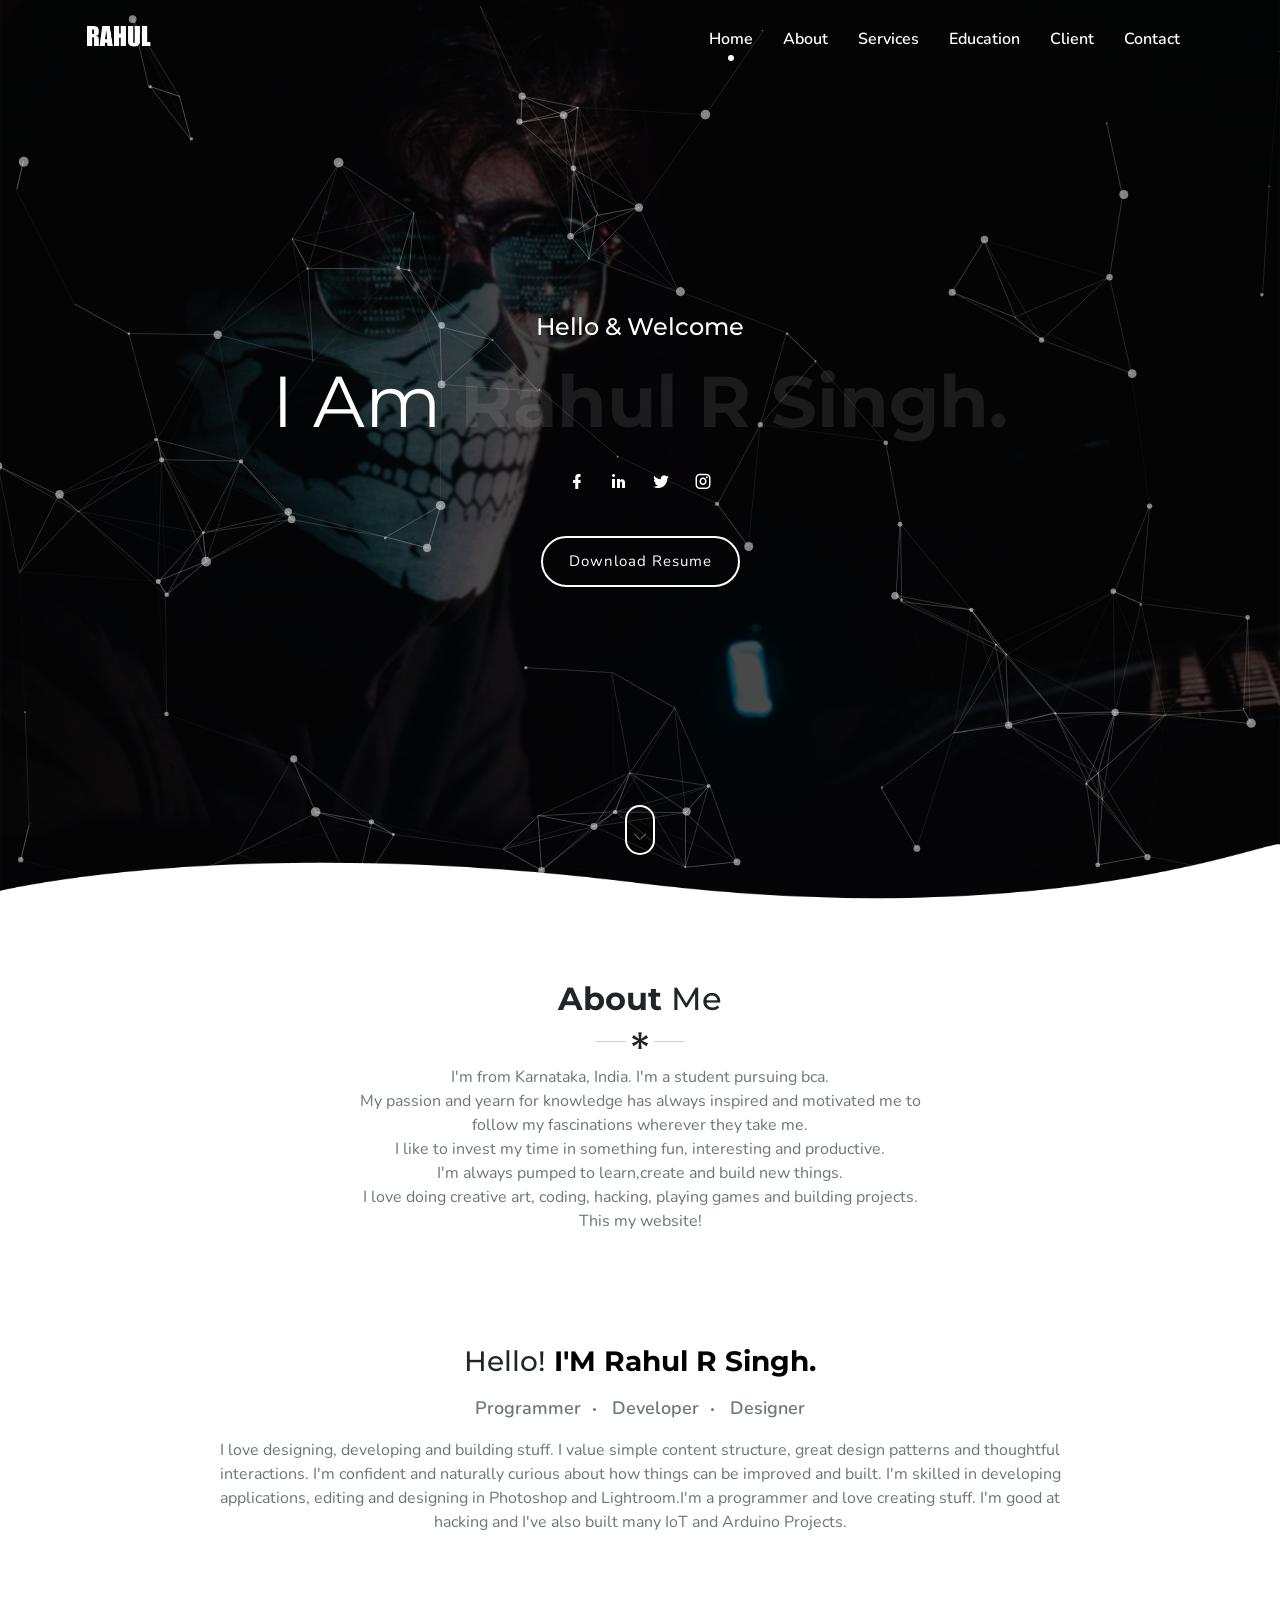
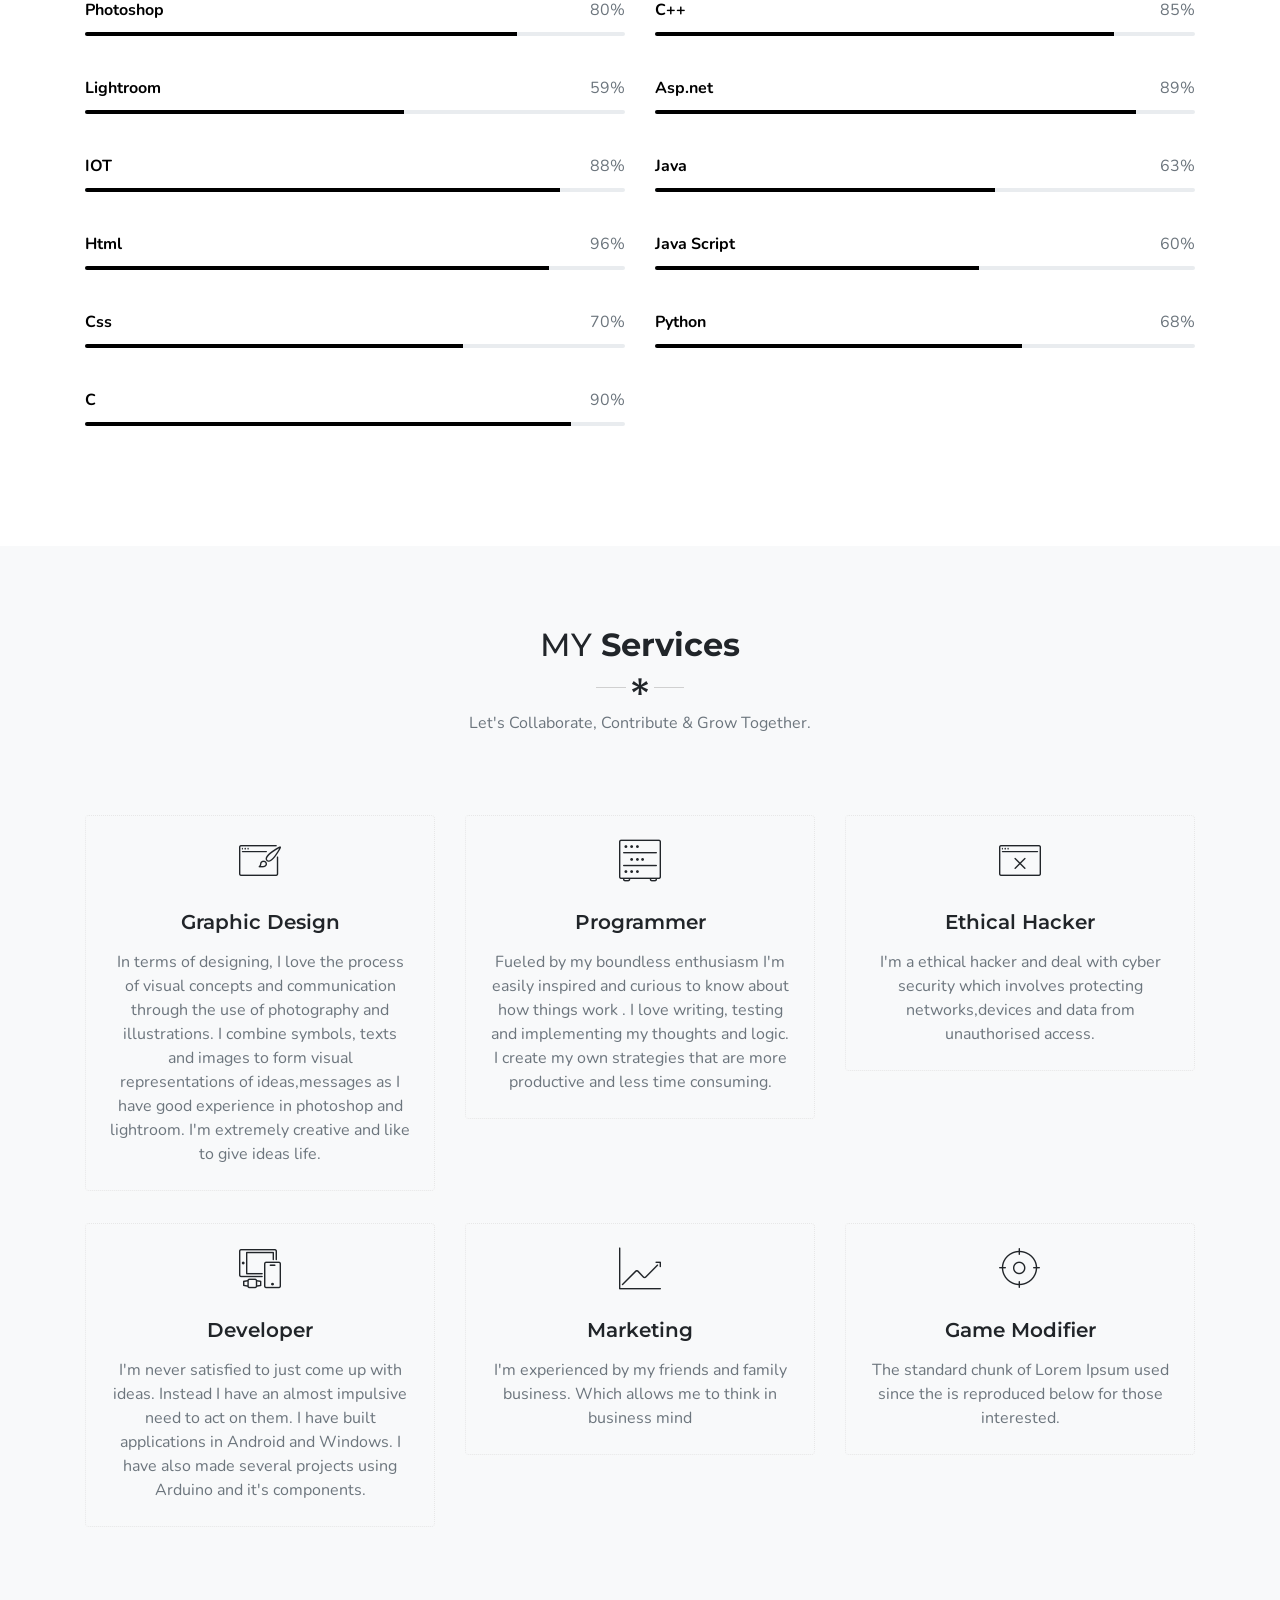
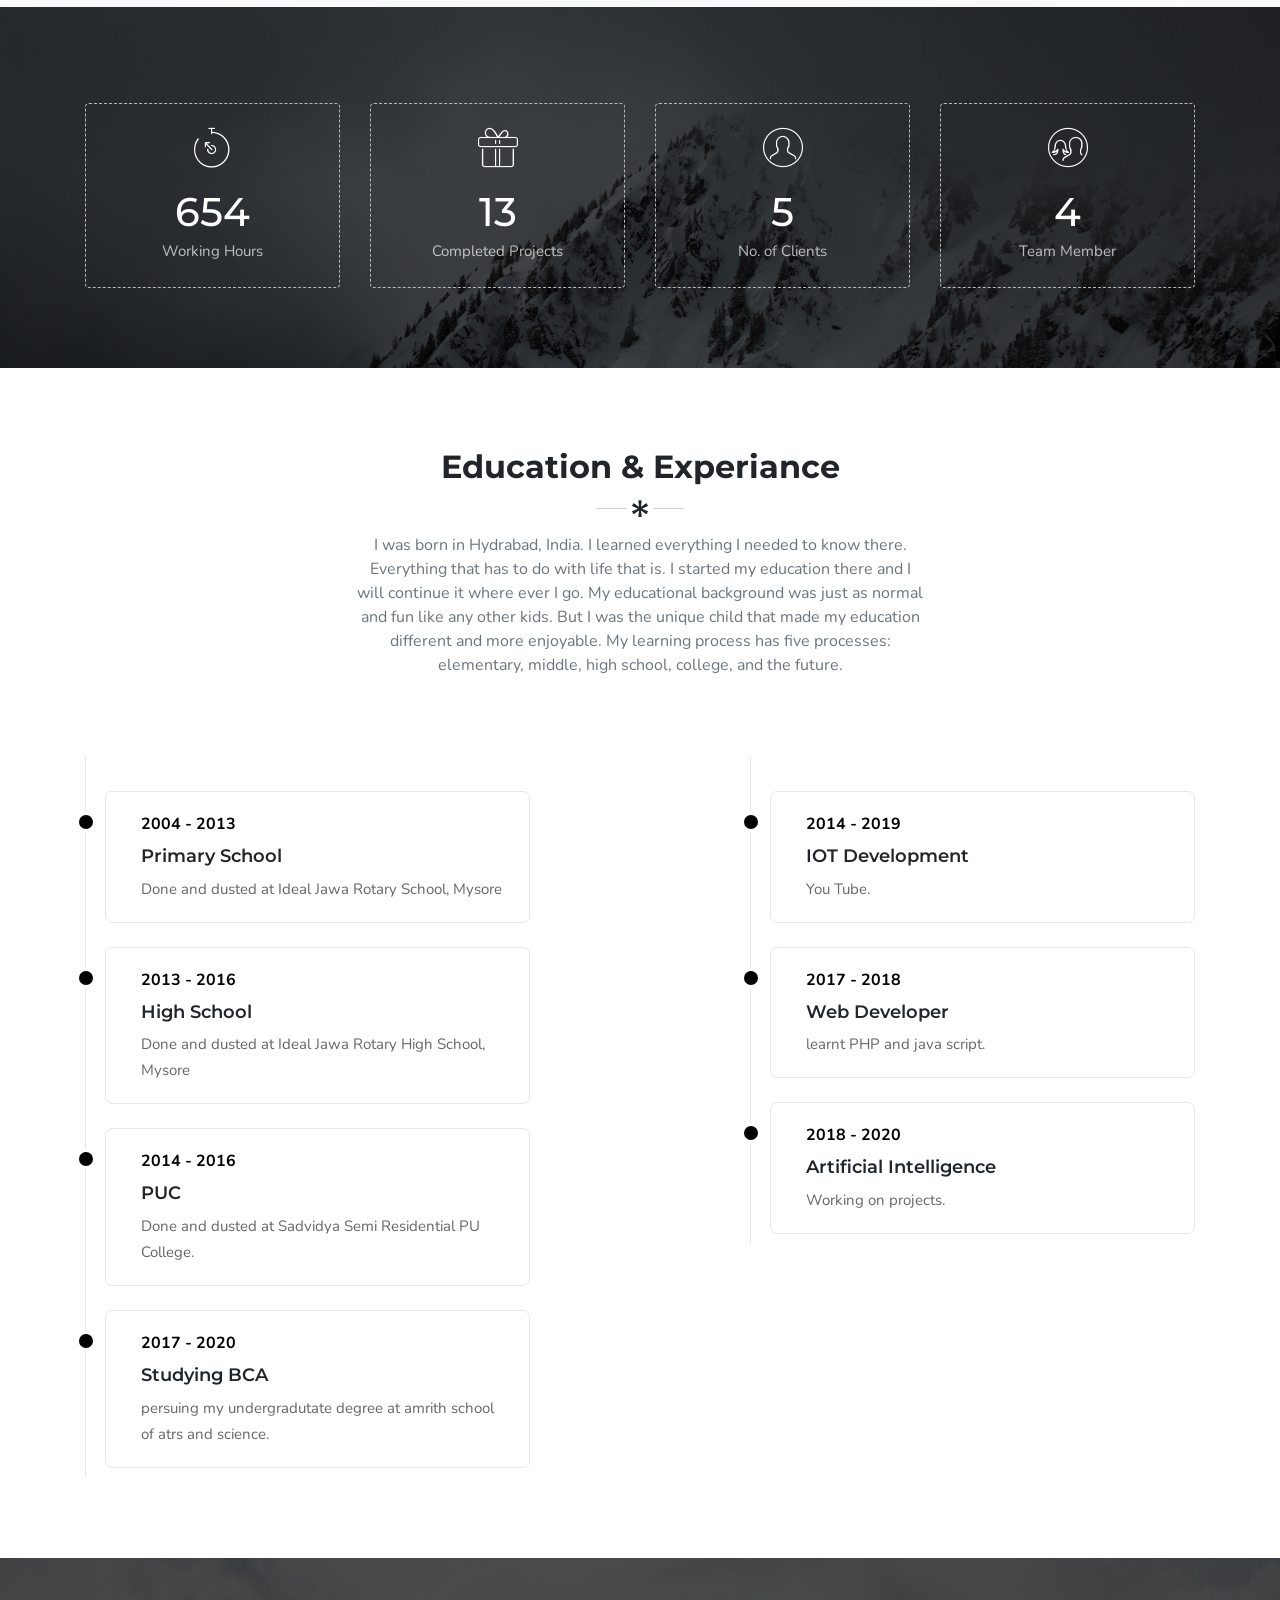
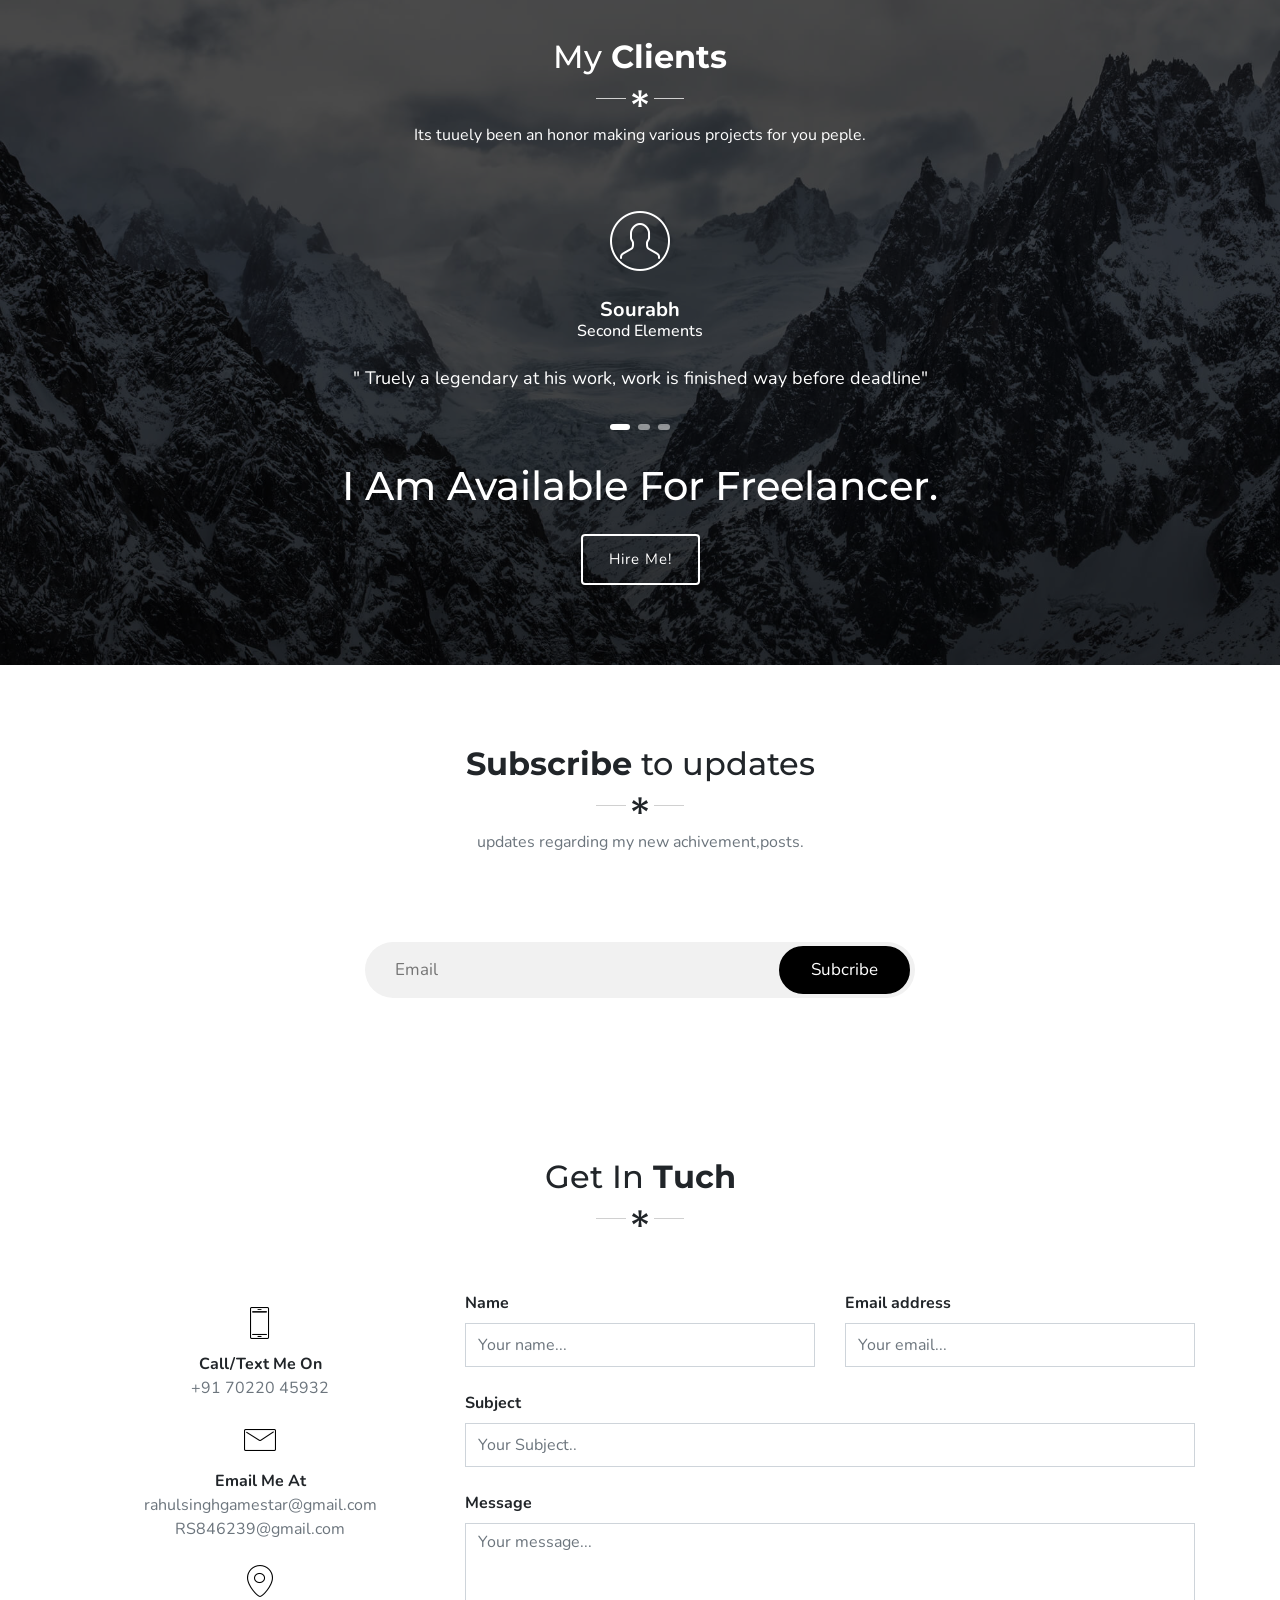
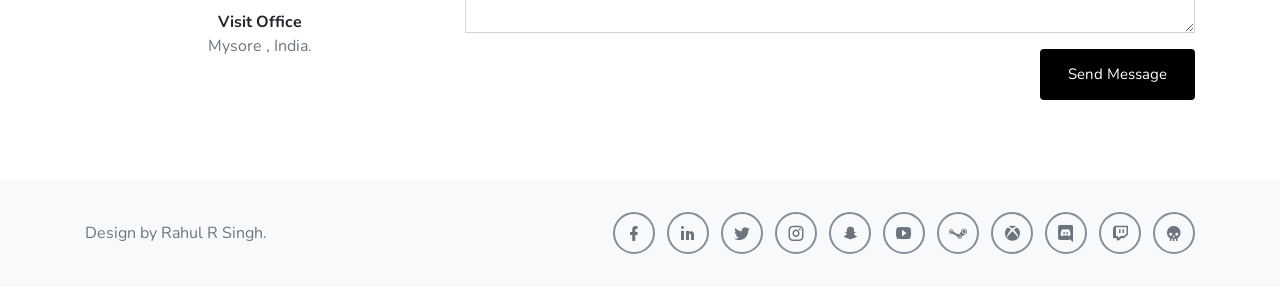
==== commit a4780e4d: "Add files via upload" ====
--- a/index.html
+++ b/index.html
@@ -11,7 +11,7 @@
         <meta name="keywords" content="" />
         <meta name="author" content="ThemesBoss" />
 
-        <link rel="shortcut icon" href="images/favicom.png">
+        <link rel="shortcut icon" href="images/favicom2.png">
 
         <!--Bootstrap Css-->
         <link rel="stylesheet" href="css/bootstrap.min.css" />
@@ -52,8 +52,8 @@
             <div class="container">
                 <!-- LOGO -->
                 <a class="navbar-brand logo" href="index.html">
-                        <img src="images/rs w1.png" alt="" class="img-fluid logo-light"> 
-                        <img src="images/rs b1.png" alt="" class="img-fluid logo-dark">
+                        <img src="images/RS 2.png" alt="" class="img-fluid logo-light"> 
+                        <img src="images/RS 1.png" alt="" class="img-fluid logo-dark">
                     </a>
 
                 <button class="navbar-toggler" type="button" data-toggle="collapse" data-target="#navbarCollapse" aria-controls="navbarCollapse" aria-expanded="false" aria-label="Toggle navigation">
@@ -101,7 +101,7 @@
                             <div class="col-lg-12">
                                 <div class="text-white text-center">
                                     <h4>Hello & Welcome</h4>
-                                    <h1 class="header_title mb-0 mt-3">I Am <span class="simple-text-rotate font-weight-bold"> Rahul R Singh.,A Programmer.,A Devloper.</span></h1>
+                                    <h1 class="header_title mb-0 mt-3">I Am <span class="simple-text-rotate font-weight-bold"> Rahul R Singh.,A Programmer.,A Developer</span></h1>
                                     <ul class="social_home list-unstyled text-center pt-4">
                                         <li class="list-inline-item"><a href="https://www.facebook.com/RahulSingh846239"><i class="mdi mdi-facebook"></i></a></li>
                                         <li class="list-inline-item"><a href="https://www.linkedin.com/in/rahul-r-singh-064915129"><i class="mdi mdi-linkedin"></i></a></li>
@@ -160,7 +160,7 @@
                             <h3 class="mb-3">Hello! <span class="font-weight-bold text-custom">I'M Rahul R Singh.</span></h3>
                             <ul class="mb-0 list-inline text-center about-work">
                                 <li class="list-inline-item mr-0 text-muted">Programmer</li>
-                                <li class="list-inline-item mr-0 text-muted">Devloper</li>
+                                <li class="list-inline-item mr-0 text-muted">Developer</li>
                                 <li class="list-inline-item mr-0 text-muted">Designer</li>
                             </ul>
                             <p class="text-muted mt-3">I love designing, developing and building stuff.
@@ -274,7 +274,7 @@
                             <div class="main-title-border">
                                 <i class="mdi mdi-asterisk"></i>
                             </div>
-                            <p class="text-muted mx-auto mt-2">It is a long established fact that a reader will be distracted by the readable content of a page when looking at its layout.</p>
+                            <p class="text-muted mx-auto mt-2">Let's Collaborate, Contribute & Grow Together.</p>
                         </div>
                     </div>
                 </div>
@@ -286,8 +286,8 @@
                             </div>
                             <div class="service-content mt-4">
                                 <h5 class="font-weight-bold">Graphic Design</h5>
-                                <p class="mt-3 text-muted mb-0">In terms of designing, I love the process of visual concepts and communication through the use of photography and illustrations.</br>
-                                    I combine symbols, texts and images to form visual representations of ideas,messages as I have good experience in photoshop and lightroom.</br>
+                                <p class="mt-3 text-muted mb-0">In terms of designing, I love the process of visual concepts and communication through the use of photography and illustrations.
+                                    I combine symbols, texts and images to form visual representations of ideas,messages as I have good experience in photoshop and lightroom.
                                     I'm extremely creative  and like to give ideas life.</p>
                             </div>
                         </div>
@@ -299,7 +299,7 @@
                             </div>
                             <div class="service-content mt-4">
                                 <h5 class="font-weight-bold">Programmer</h5>
-                                <p class="mt-3 text-muted mb-0">Fueled by my boundless enthusiasm I'm easily inspired and curious to know about how things work . I love writing, testing and implementing my thoughts and logic.</br> I  create my own strategies that are more productive and less time consuming.</p>
+                                <p class="mt-3 text-muted mb-0">Fueled by my boundless enthusiasm I'm easily inspired and curious to know about how things work . I love writing, testing and implementing my thoughts and logic. I  create my own strategies that are more productive and less time consuming.</p>
                             </div>
                         </div>
                     </div>
@@ -322,8 +322,8 @@
                                 <i class="mbri-devices"></i>
                             </div>
                             <div class="service-content mt-4">
-                                <h5 class="font-weight-bold">Devloper</h5>
-                                <p class="mt-3 text-muted mb-0">I'm never satisfied to just come up with ideas. Instead I have an almost impulsive need to act on them.</br>
+                                <h5 class="font-weight-bold">Developer</h5>
+                                <p class="mt-3 text-muted mb-0">I'm never satisfied to just come up with ideas. Instead I have an almost impulsive need to act on them.
                                     I have built applications in Android and Windows.
                                     I have also made several projects using Arduino and it's components.</p>
                             </div>
@@ -348,6 +348,17 @@
                             <div class="service-content mt-4">
                                 <h5 class="font-weight-bold">Marketing</h5>
                                 <p class="mt-3 text-muted mb-0">I'm experienced by my friends and family business. Which allows me to think in business mind</p>
+                            </div>
+                        </div>
+                    </div>
+                    <div class="col-lg-4">
+                        <div class="lan_box_ser text-center rounded p-4 mt-3">
+                            <div class="ser_icon">
+                                <i class="mbri-target"></i>
+                            </div>
+                            <div class="service-content mt-4">
+                                <h5 class="font-weight-bold">Game Modifier</h5>
+                                <p class="mt-3 text-muted mb-0">The standard chunk of Lorem Ipsum used since the is reproduced below for those interested.</p>
                             </div>
                         </div>
                     </div>
@@ -497,7 +508,7 @@
                             <div class="cv_edu_exp_box mt-4">
                                 <div class="row">
                                     <div class="col-lg-12">
-                                        <div class="cv_edu_exp_year font-weight-bold text-custom position-relative">2018 - 2000</div>
+                                        <div class="cv_edu_exp_year font-weight-bold text-custom position-relative">2018 - 2020</div>
                                         <div class="cb_edu_exp_detail">
                                             <h4>Artificial intelligence</h4>
                                             <p class="cv_desc mb-0">Working on projects.</p>
@@ -516,6 +527,7 @@
         <section class="section bg-cta">
             <div class="bg-overlay"></div>
             <div class="container">
+                
                 <div class="row">
                     <div class="col-lg-12">
                         <div class="text-center text-white">
@@ -526,6 +538,8 @@
                         </div>
                     </div>
                 </div>
+                <div><p></p></div>
+                
             </div>
         </section>-->
         <!-- END CTA -->
@@ -637,6 +651,7 @@
         <section class="section bg-client" id="client">
             <div class="bg-overlay"></div>
             <div class="container">
+                
                 <div class="row justify-content-center">
                     <div class="col-lg-12">
                         <div class="text-center mx-auto text-white section-main-title">
@@ -684,6 +699,18 @@
                             </div>
                         </div>
                     </div>
+                    <!-- START CTA -->
+                <div class="row">
+                    <div class="col-lg-12">
+                        <div class="text-center text-white">
+                            <h1>I Am Available For Freelancer.</h1>
+                            <div class="mt-4">
+                                <a href="incomplete.html" class="btn btn-outline-custom">Hire Me!</a>
+                            </div>
+                        </div>
+                    </div>
+                </div>
+                <!-- STOP CTA -->
                 </div>
             </div>
         </section>
@@ -966,8 +993,14 @@
                                 <li class="list-inline-item"><a href="https://www.linkedin.com/in/rahul-r-singh-064915129" class="social-icon text-muted"><i class="mdi mdi-linkedin"></i></a></li>
                                 <li class="list-inline-item"><a href="https://twitter.com/rahulsingh55535" class="social-icon text-muted"><i class="mdi mdi-twitter"></i></a></li>
                                 <li class="list-inline-item"><a href="https://instagram.com/rahul_r_singh97" class="social-icon text-muted"><i class="mdi mdi-instagram"></i></a></li>
-                                <li class="list-inline-item"><a href="https://linktr.ee/rahul_r_singh97" class="social-icon text-muted"><i class="mdi mdi-tree"></i></a></li>
-                                <li class="list-inline-item"><a href="error.html" class="social-icon text-muted"><i class="mdi mdi-skull"></i></a></li>
+                                <!--<li class="list-inline-item"><a href="https://linktr.ee/rahul_r_singh97" class="social-icon text-muted"><i class="mdi mdi-tree"></i></a></li>-->
+                                <li class="list-inline-item"><a href="https://www.snapchat.com/add/rs846239" class="social-icon text-muted"><i class="mdi mdi-snapchat"></i></a></li>
+                                <li class="list-inline-item"><a href="https://www.youtube.com/channel/UCvYngnGM6H_Hxu11IeQ55iQ?view_as=subscriber" class="social-icon text-muted"><i class="mdi mdi-youtube-play"></i></a></li>
+                                <li class="list-inline-item"><a href="https://steamcommunity.com/id/846239" class="social-icon text-muted"><i class="mdi mdi-steam"></i></a></li>
+                                <li class="list-inline-item"><a href="https://account.xbox.com/en-in/profile?gamertag=Rahul_R_Singh" class="social-icon text-muted"><i class="mdi mdi-xbox"></i></a></li>
+                                <li class="list-inline-item"><a href="https://discord.gg/zbw4Wfh" class="social-icon text-muted"><i class="mdi mdi-discord"></i></a></li>
+                                <li class="list-inline-item"><a href="http://twitch.tv/lustbutt" class="social-icon text-muted"><i class="mdi mdi-twitch"></i></a></li>
+                                <li class="list-inline-item"><a href="error.html" class="social-icon text-muted"><i class="mdi mdi-skull"></i></a></li>          
                             </ul>
                         </div>
                     </div>
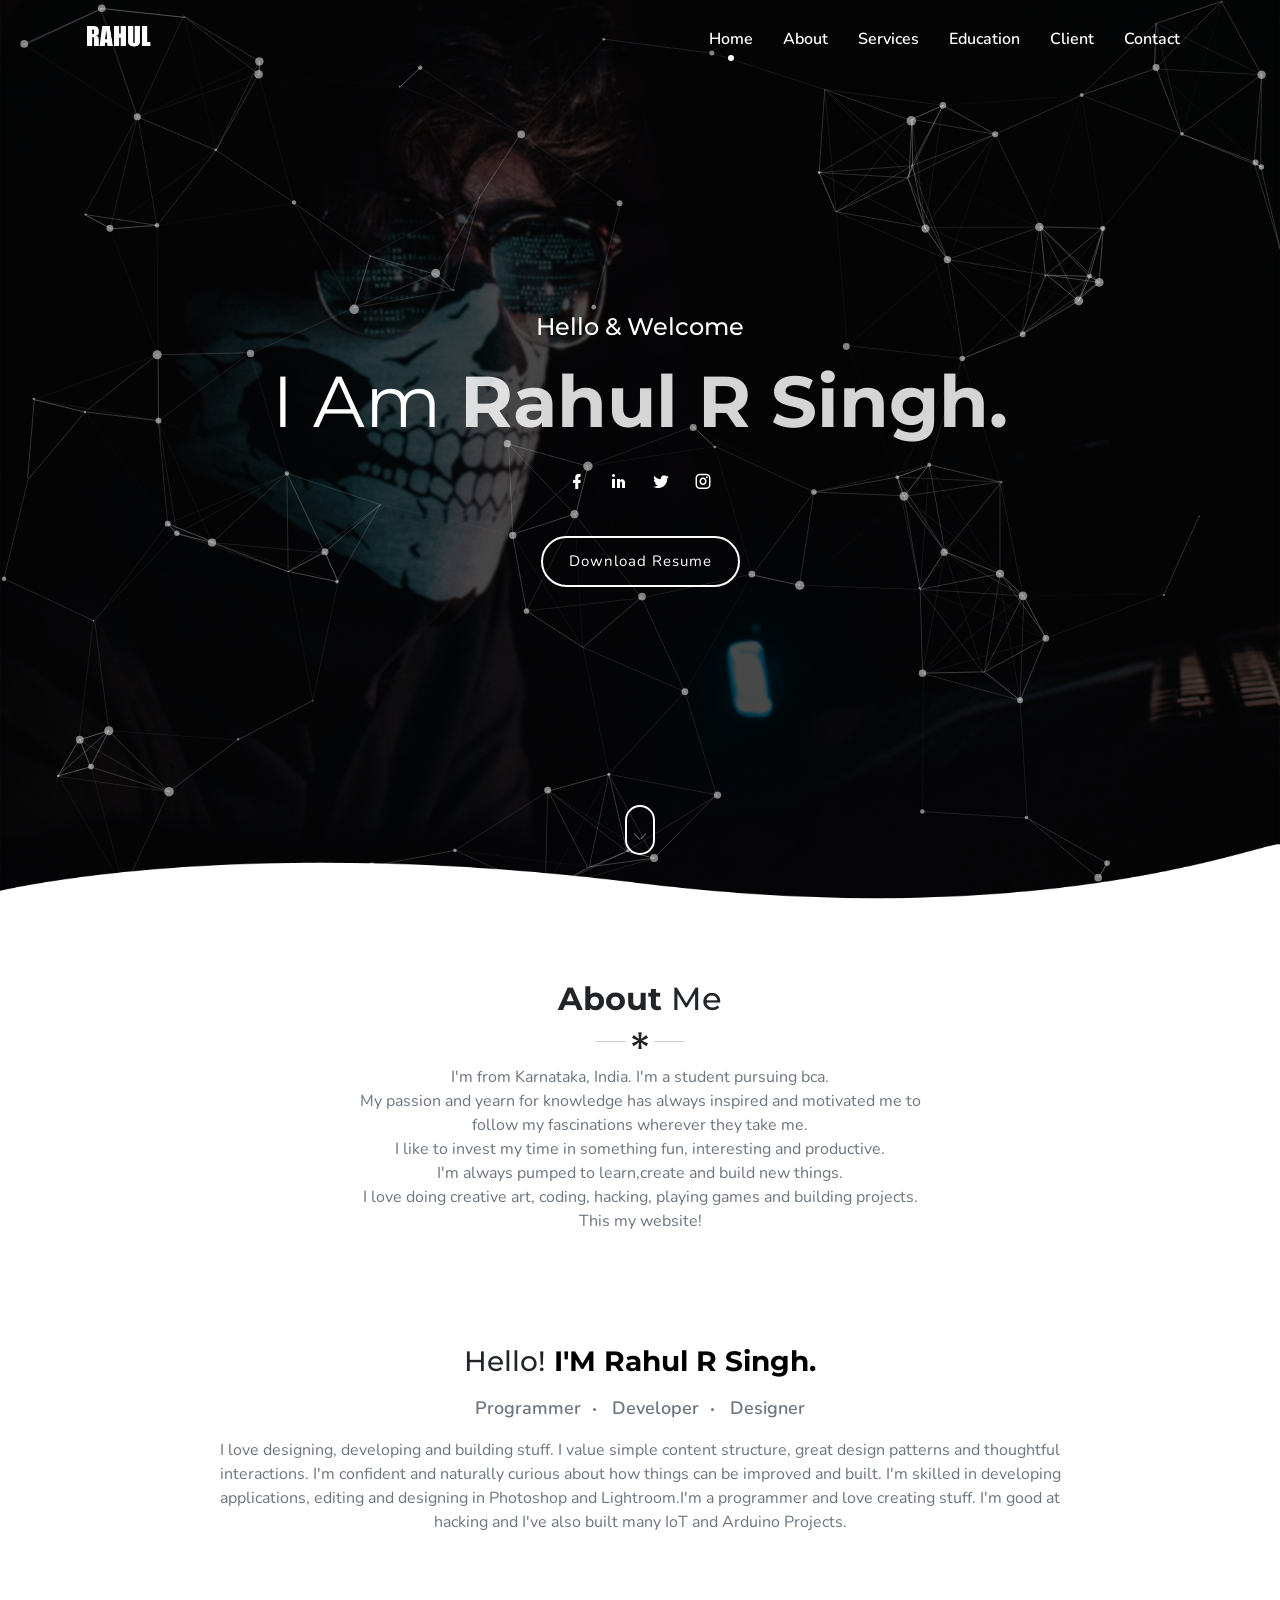
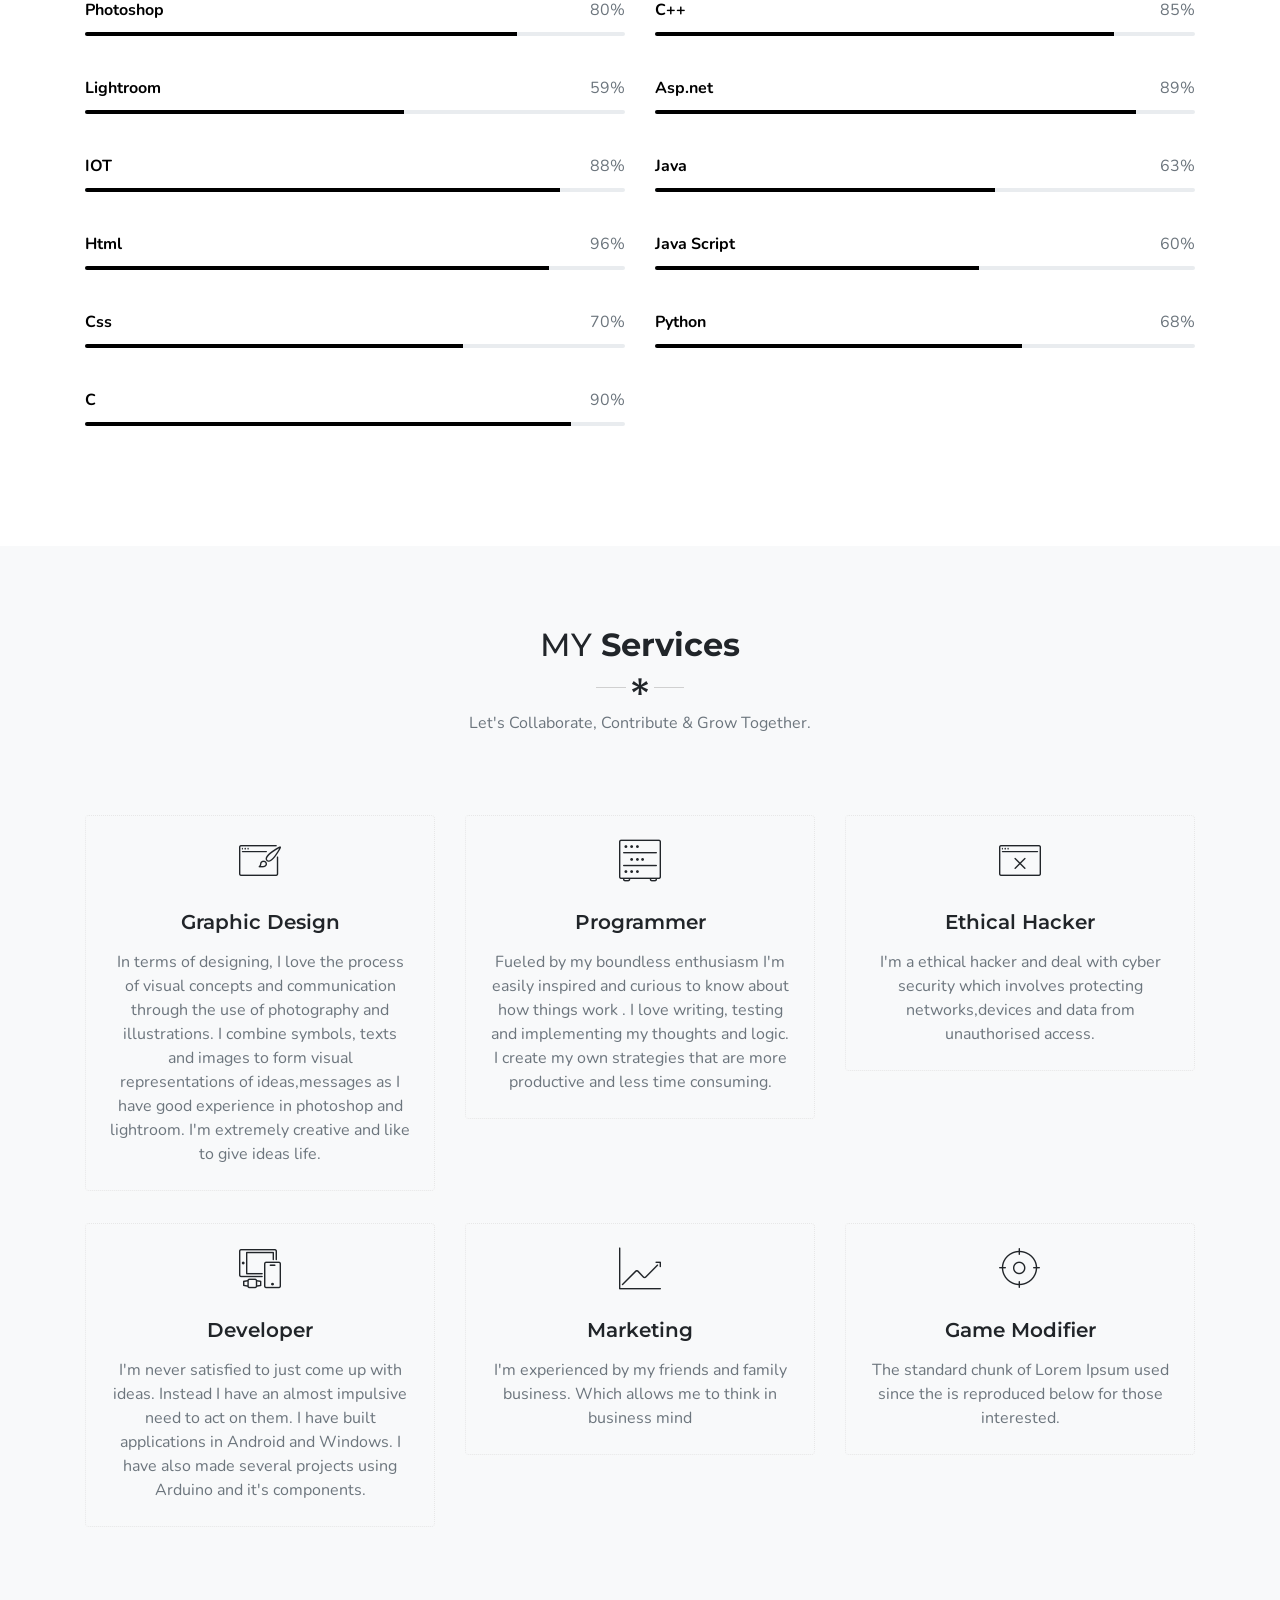
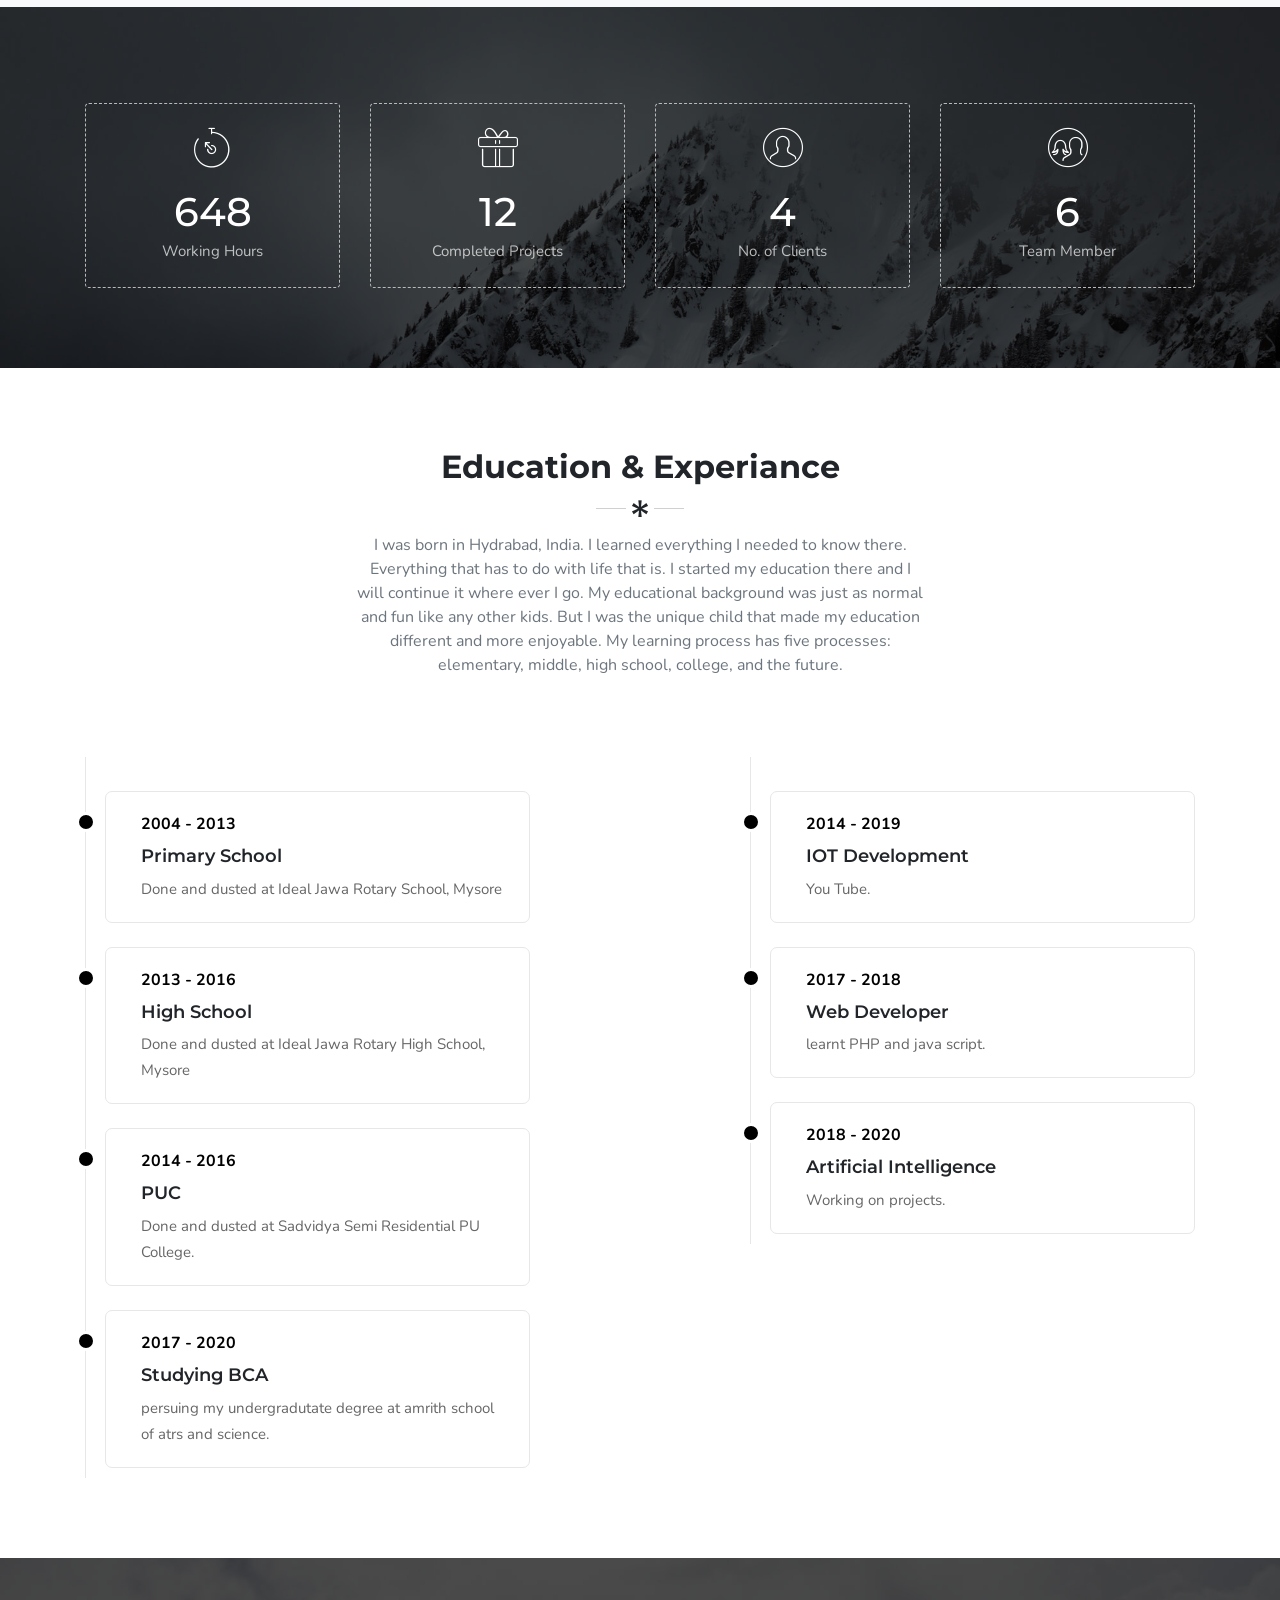
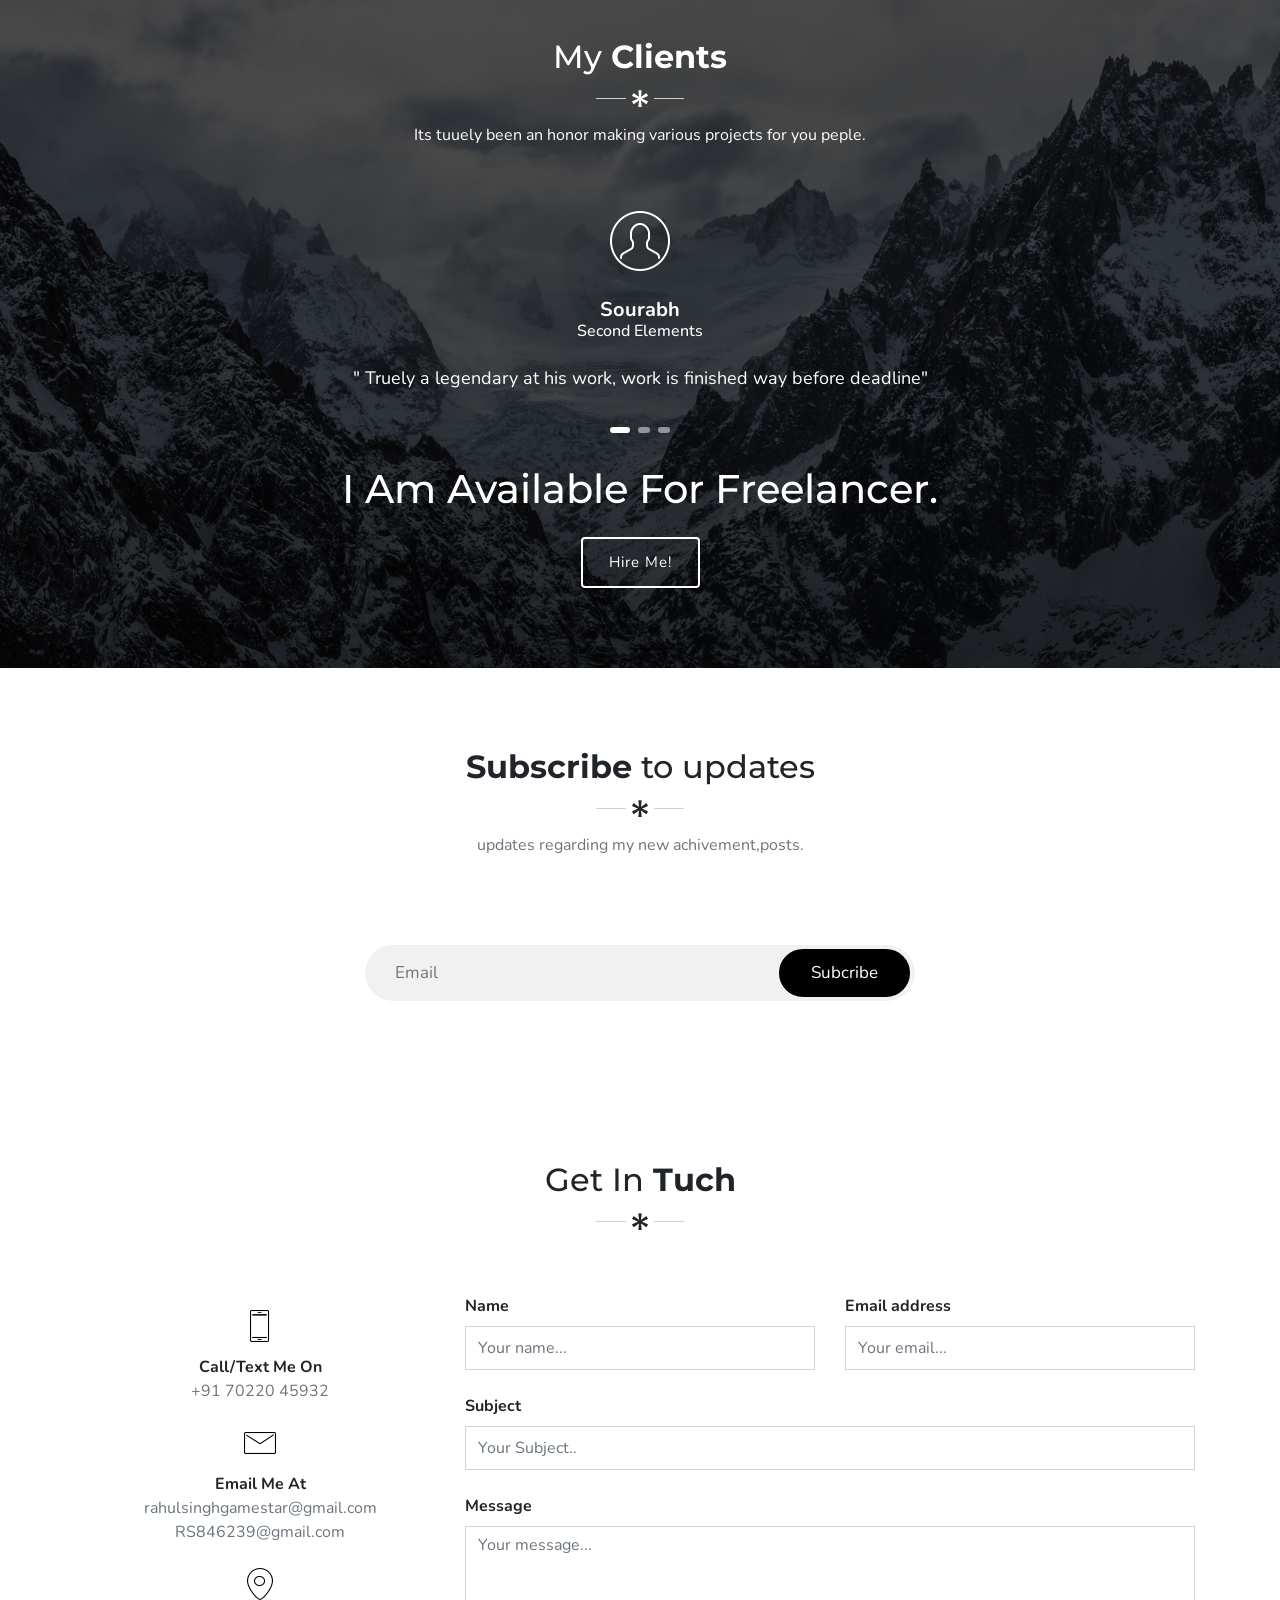
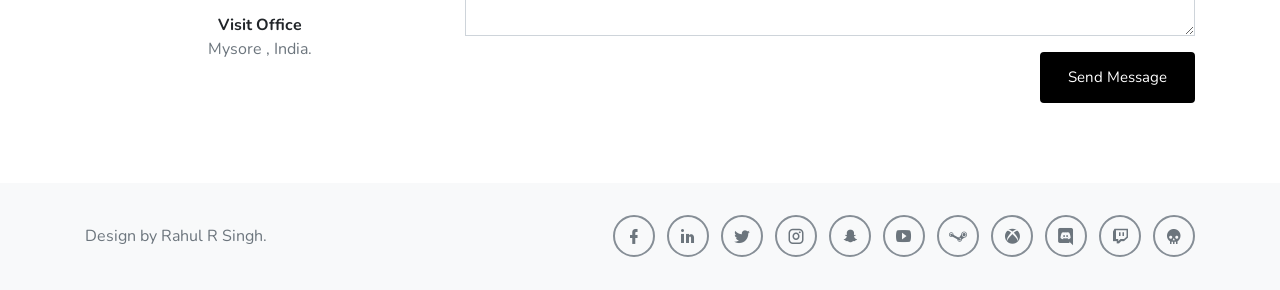
==== commit 9844bc15: "Update index.html" ====
--- a/index.html
+++ b/index.html
@@ -705,7 +705,7 @@
                         <div class="text-center text-white">
                             <h1>I Am Available For Freelancer.</h1>
                             <div class="mt-4">
-                                <a href="incomplete.html" class="btn btn-outline-custom">Hire Me!</a>
+                                <a href="error.html" class="btn btn-outline-custom">Hire Me!</a>
                             </div>
                         </div>
                     </div>
@@ -1040,4 +1040,4 @@
             });
         </script>
     </body>
-</html>+</html>
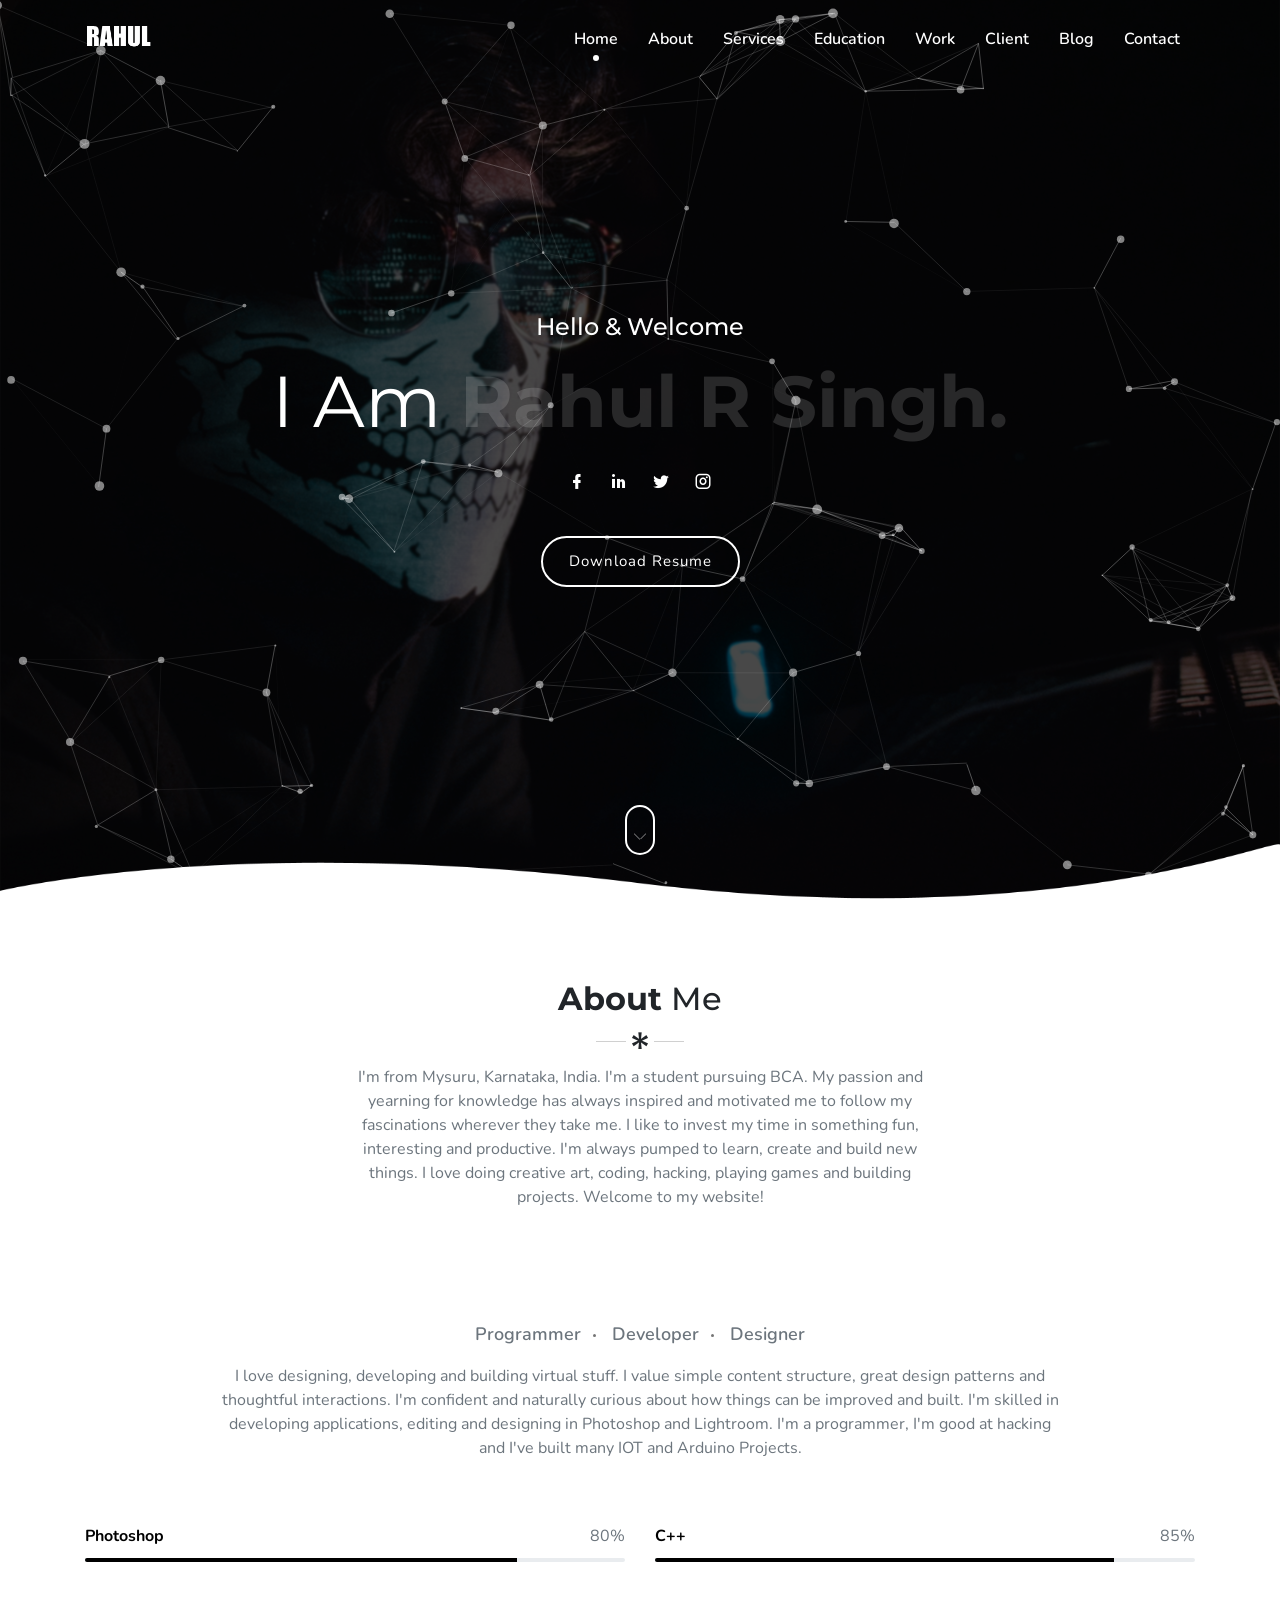
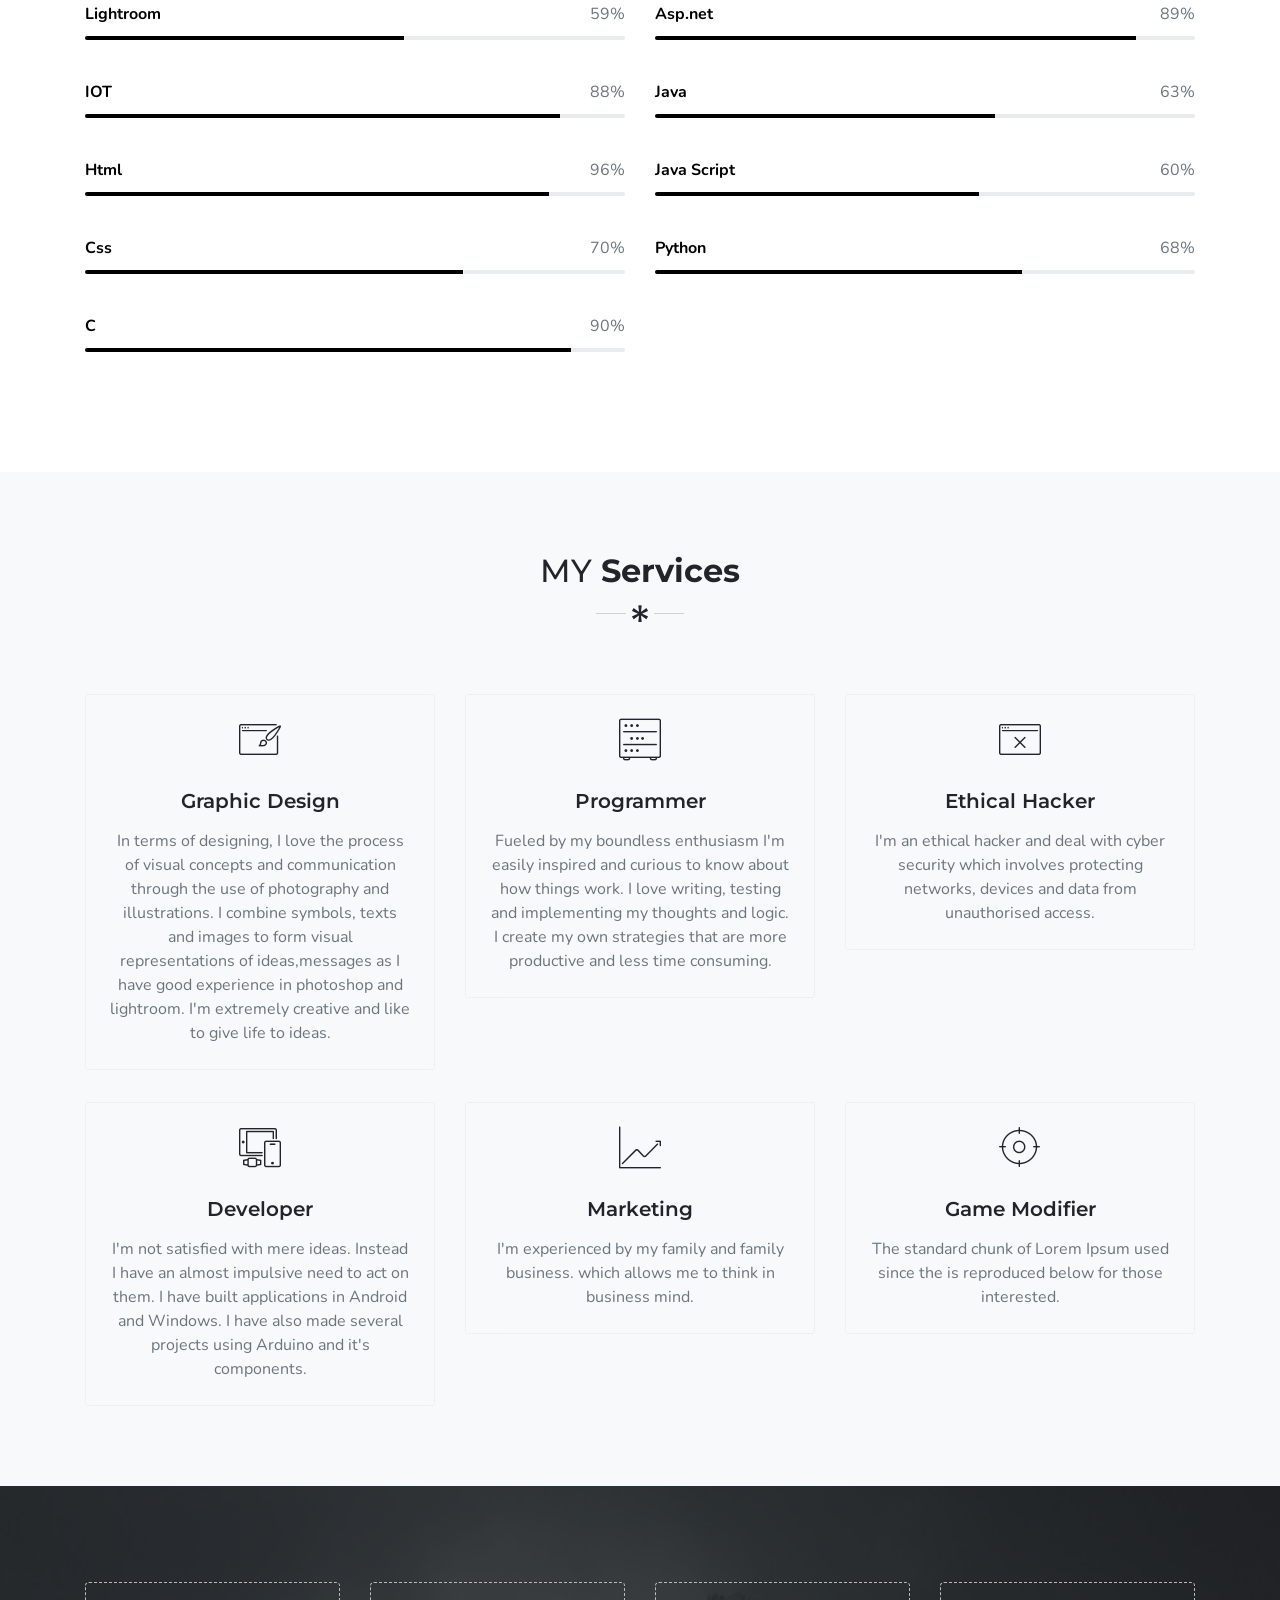
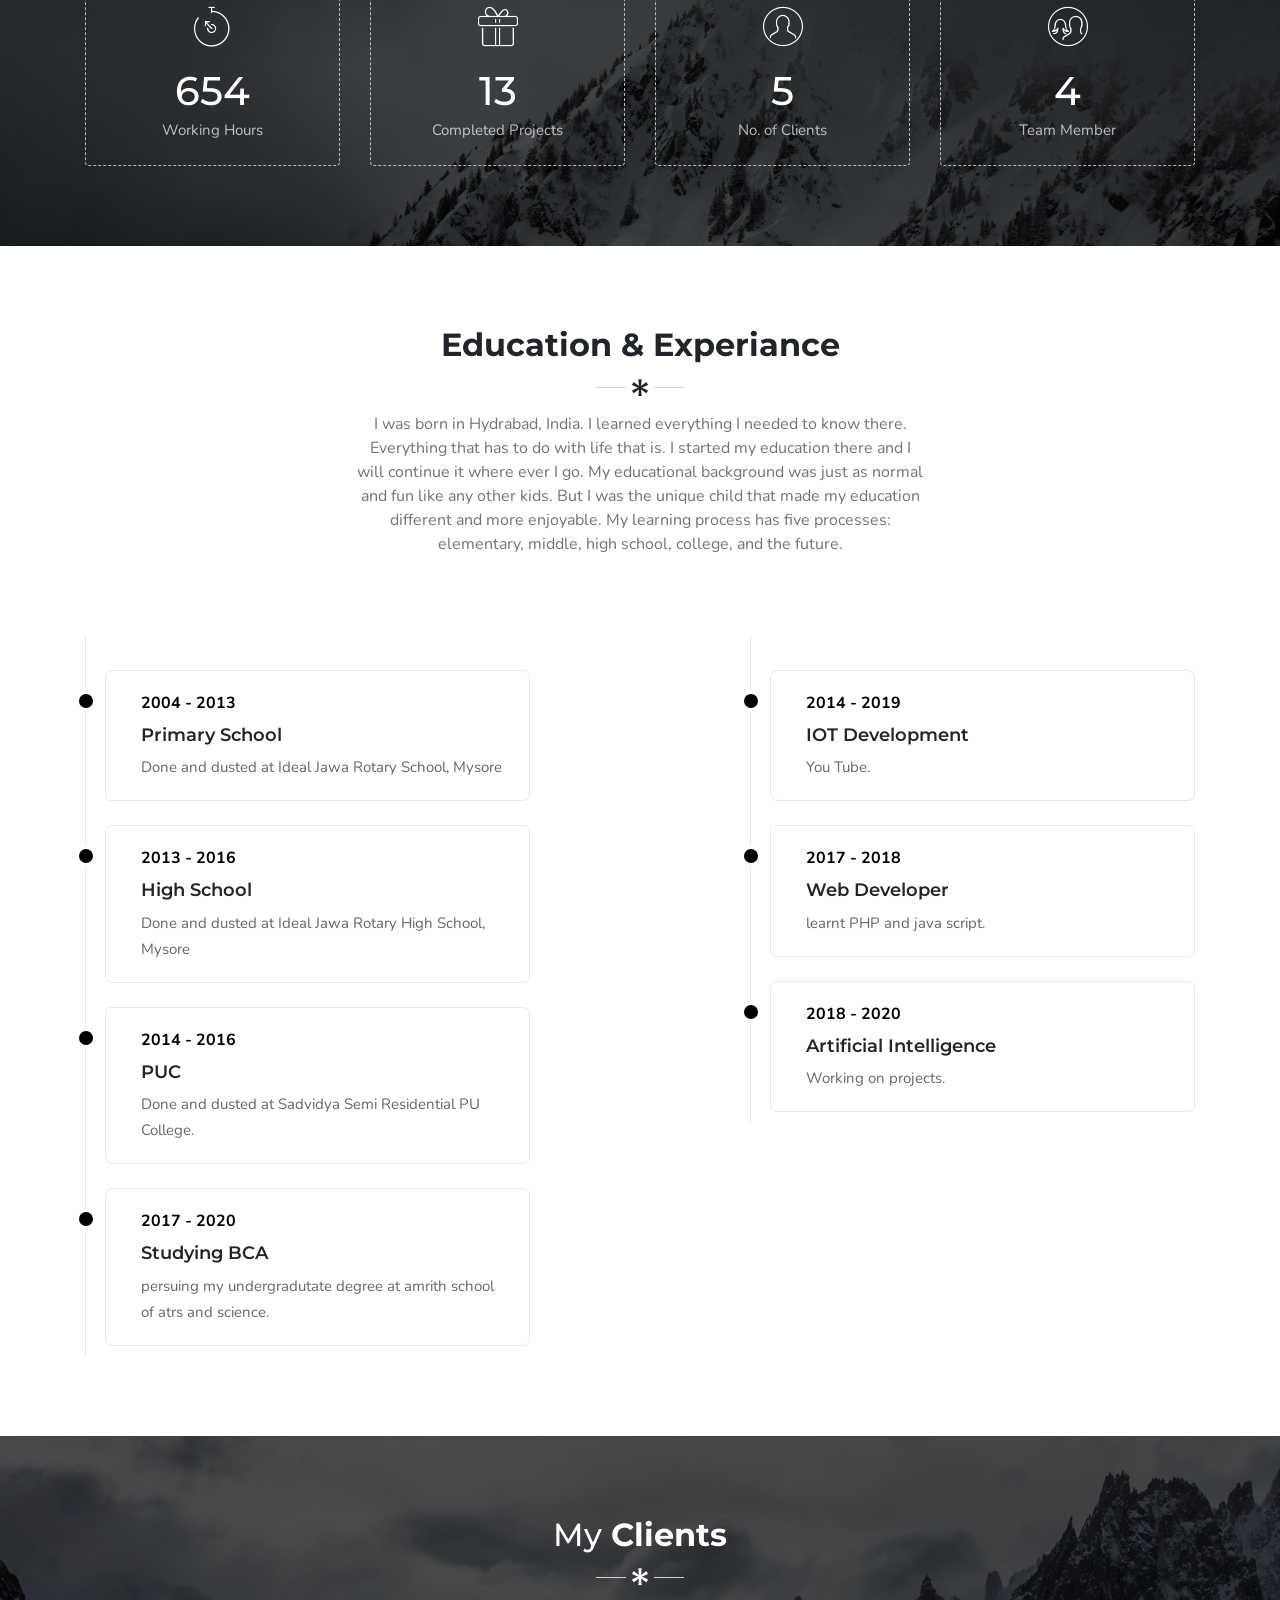
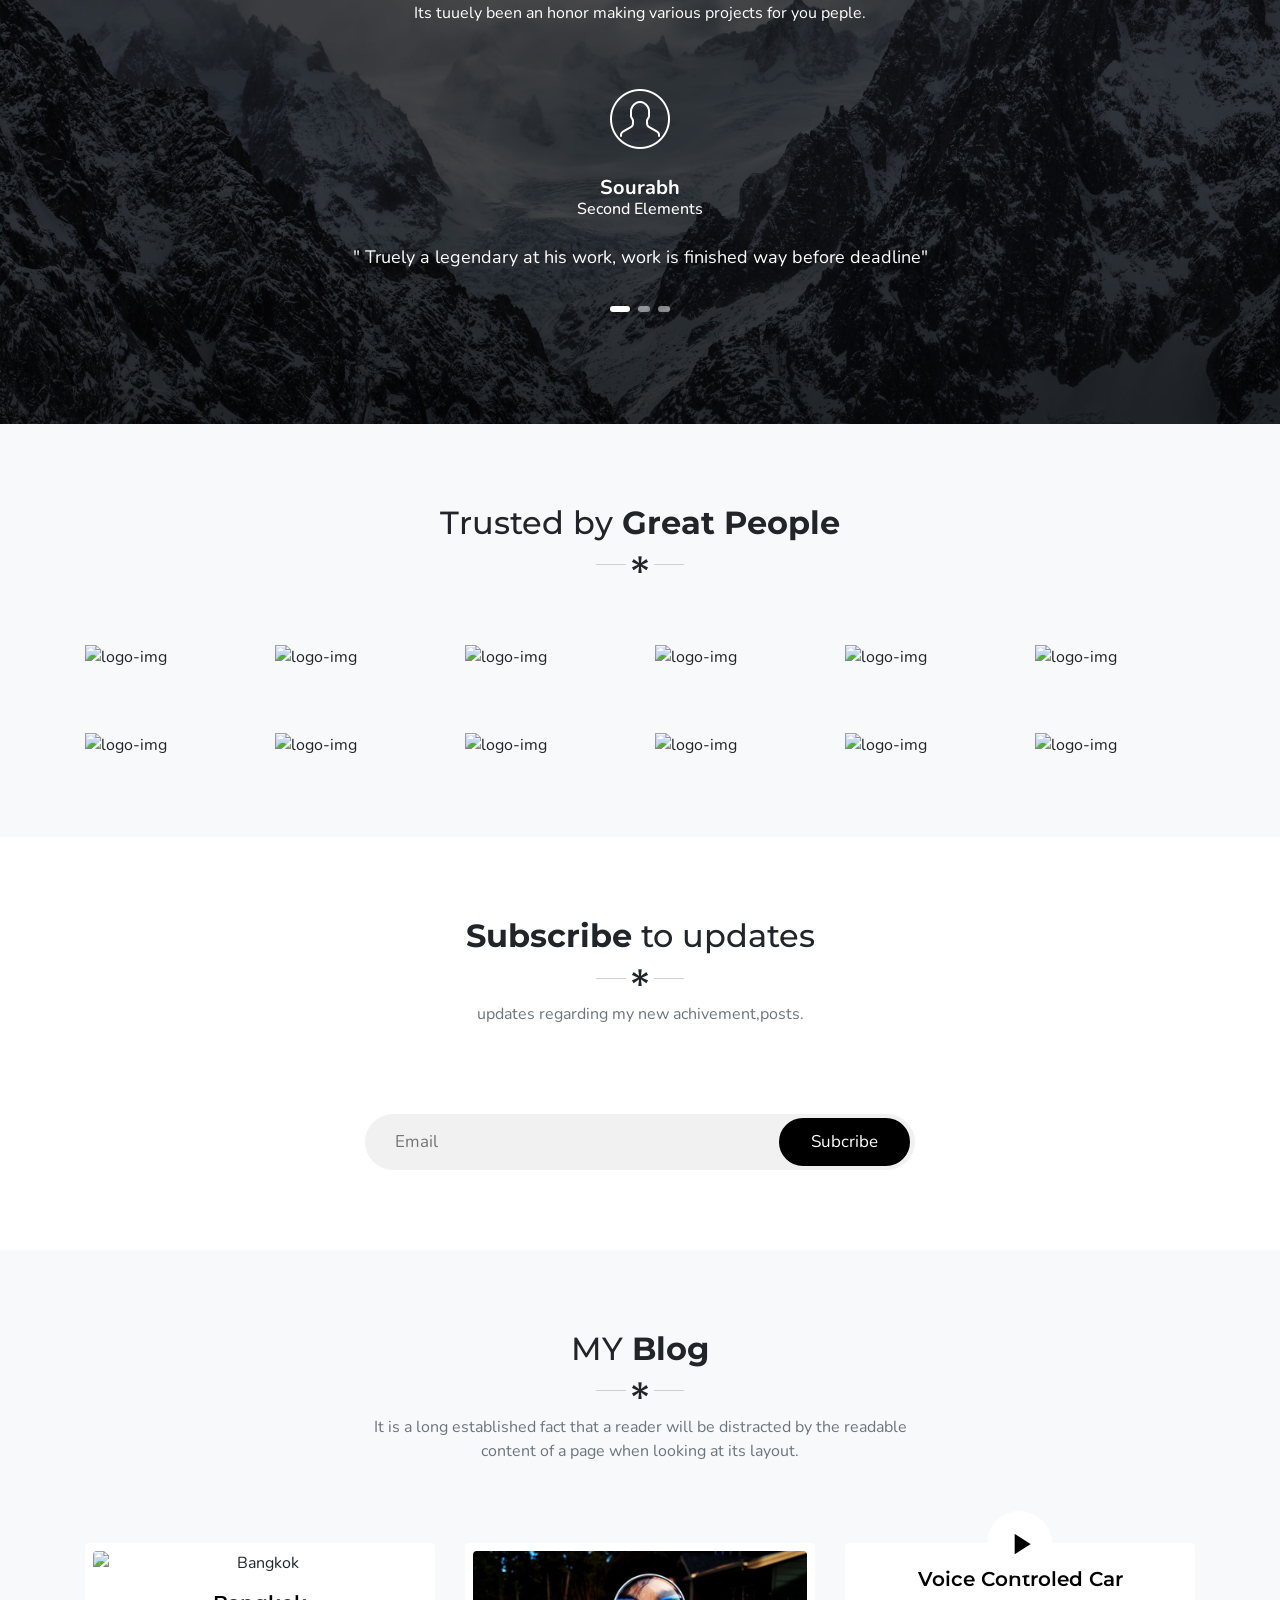
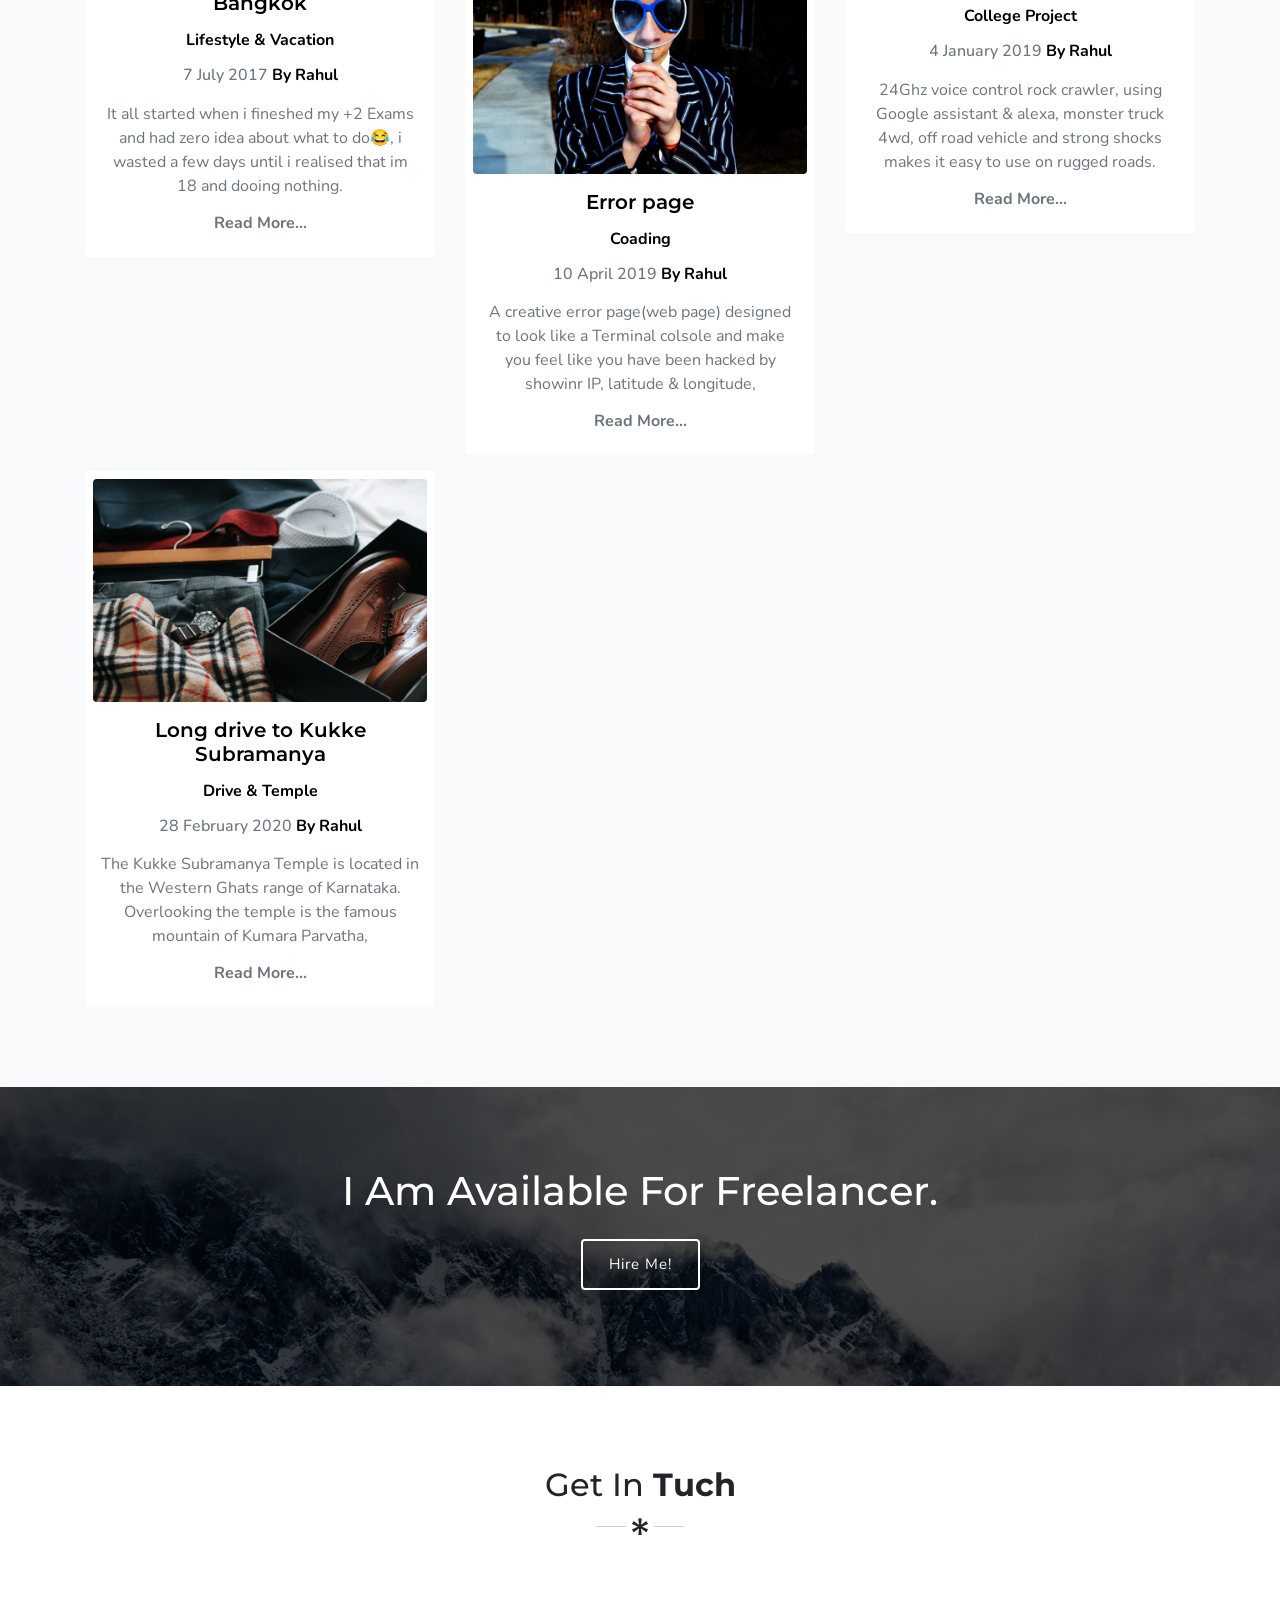
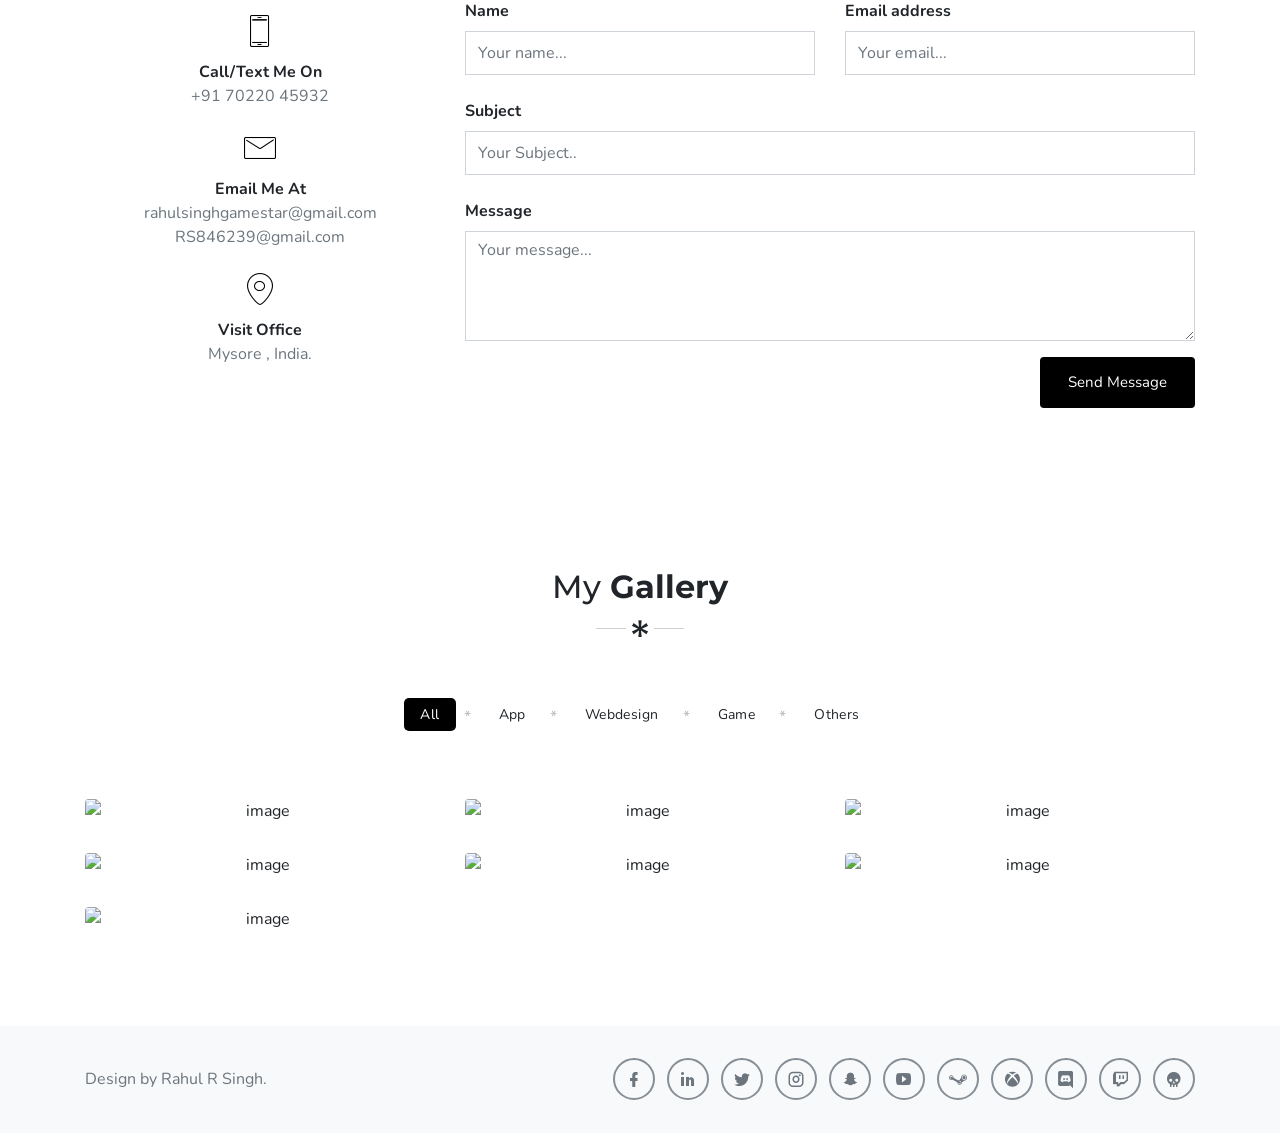
==== commit 4ee5f659: "Add files via upload" ====
--- a/index.html
+++ b/index.html
@@ -73,15 +73,15 @@
                         <li class="nav-item">
                             <a href="#education" class="nav-link">Education</a>
                         </li>
-                       <!-- <li class="nav-item">
+                        <li class="nav-item">
                             <a href="#work" class="nav-link">Work</a>
-                        </li>-->
+                        </li>
                         <li class="nav-item">
                             <a href="#client" class="nav-link">Client</a>
                         </li>
-                       <!-- <li class="nav-item">
+                        <li class="nav-item">
                             <a href="#blog" class="nav-link">Blog</a>
-                        </li>-->
+                        </li>
                         <li class="nav-item">
                             <a href="#contact" class="nav-link">Contact</a>
                         </li>
@@ -139,15 +139,15 @@
                             <div class="main-title-border">
                                 <i class="mdi mdi-asterisk"></i>
                             </div>
-                            <p class="text-muted mx-auto mt-2">I'm from Karnataka, India.
-                                I'm a student pursuing bca. </br>
+                            <p class="text-muted mx-auto mt-2">I'm from Mysuru, Karnataka, India.
+                                I'm a student pursuing BCA. 
                                 
-                                My passion and yearn for knowledge has always inspired and motivated me to follow my fascinations wherever they take me.</br>
-
-                                I like to invest my time in something fun, interesting and productive.</br>
-                                I'm always pumped to learn,create and build new things.</br>
-                                I love doing creative art, coding, hacking, playing games and building projects.</br>
-                                This my website!</p>
+                                My passion and yearning for knowledge has always inspired and motivated me to follow my fascinations wherever they take me.
+
+                                I like to invest my time in something fun, interesting and productive.
+                                I'm always pumped to learn, create and build new things.
+                                I love doing creative art, coding, hacking, playing games and building projects.
+                                Welcome to  my website!</p>
                         </div>
                     </div>
                 </div>
@@ -157,17 +157,17 @@
                             <img src="images/rahulsign2.png" alt="" class="img-fluid mx-auto d-block">
                         </div>
                         <div class="text-center about-detail mx-auto mt-5">
-                            <h3 class="mb-3">Hello! <span class="font-weight-bold text-custom">I'M Rahul R Singh.</span></h3>
+                           <!-- <h3 class="mb-3">Hello! <span class="font-weight-bold text-custom">I'M Rahul R Singh.</span></h3>-->
                             <ul class="mb-0 list-inline text-center about-work">
                                 <li class="list-inline-item mr-0 text-muted">Programmer</li>
                                 <li class="list-inline-item mr-0 text-muted">Developer</li>
                                 <li class="list-inline-item mr-0 text-muted">Designer</li>
                             </ul>
-                            <p class="text-muted mt-3">I love designing, developing and building stuff.
+                            <p class="text-muted mt-3">I love designing, developing and building virtual stuff.
                                 I value simple content structure, great design patterns and thoughtful interactions. 
                                 I'm confident and naturally curious about how things can be improved and built.
-                                I'm skilled in developing applications, editing and  designing in Photoshop and Lightroom.I'm a programmer and love creating stuff.
-                                I'm  good at hacking and I've also built many IoT and Arduino Projects.</p>
+                                I'm skilled in developing applications, editing and designing in Photoshop and Lightroom. 
+                                I'm a programmer, I'm  good at hacking and I've built many IOT and Arduino Projects.</p>
                         </div>
                     </div>
                 </div>
@@ -274,7 +274,7 @@
                             <div class="main-title-border">
                                 <i class="mdi mdi-asterisk"></i>
                             </div>
-                            <p class="text-muted mx-auto mt-2">Let's Collaborate, Contribute & Grow Together.</p>
+                           <!-- <p class="text-muted mx-auto mt-2">Let's Collaborate, Contribute & Grow Together.</p>-->
                         </div>
                     </div>
                 </div>
@@ -288,7 +288,7 @@
                                 <h5 class="font-weight-bold">Graphic Design</h5>
                                 <p class="mt-3 text-muted mb-0">In terms of designing, I love the process of visual concepts and communication through the use of photography and illustrations.
                                     I combine symbols, texts and images to form visual representations of ideas,messages as I have good experience in photoshop and lightroom.
-                                    I'm extremely creative  and like to give ideas life.</p>
+                                    I'm extremely creative and like to give life to ideas.</p>
                             </div>
                         </div>
                     </div>
@@ -299,7 +299,8 @@
                             </div>
                             <div class="service-content mt-4">
                                 <h5 class="font-weight-bold">Programmer</h5>
-                                <p class="mt-3 text-muted mb-0">Fueled by my boundless enthusiasm I'm easily inspired and curious to know about how things work . I love writing, testing and implementing my thoughts and logic. I  create my own strategies that are more productive and less time consuming.</p>
+                                <p class="mt-3 text-muted mb-0">Fueled by my boundless enthusiasm I'm easily inspired and curious to know about how things work. I love writing,
+                                     testing and implementing my thoughts and logic. I create my own strategies that are more productive and less time consuming.</p>
                             </div>
                         </div>
                     </div>
@@ -310,7 +311,8 @@
                             </div>
                             <div class="service-content mt-4">
                                 <h5 class="font-weight-bold">Ethical Hacker</h5>
-                                <p class="mt-3 text-muted mb-0">I'm a ethical hacker and deal with cyber security which involves protecting  networks,devices and  data from unauthorised access.</p>
+                                <p class="mt-3 text-muted mb-0">I'm an ethical hacker and deal with cyber security which involves protecting networks, devices and
+                                     data from unauthorised access.</p>
                             </div>
                         </div>
                     </div>
@@ -323,7 +325,7 @@
                             </div>
                             <div class="service-content mt-4">
                                 <h5 class="font-weight-bold">Developer</h5>
-                                <p class="mt-3 text-muted mb-0">I'm never satisfied to just come up with ideas. Instead I have an almost impulsive need to act on them.
+                                <p class="mt-3 text-muted mb-0">I'm not satisfied with mere ideas. Instead I have an almost impulsive need to act on them.
                                     I have built applications in Android and Windows.
                                     I have also made several projects using Arduino and it's components.</p>
                             </div>
@@ -347,7 +349,7 @@
                             </div>
                             <div class="service-content mt-4">
                                 <h5 class="font-weight-bold">Marketing</h5>
-                                <p class="mt-3 text-muted mb-0">I'm experienced by my friends and family business. Which allows me to think in business mind</p>
+                                <p class="mt-3 text-muted mb-0">I'm experienced by my family and family business. which allows me to think in business mind.</p>
                             </div>
                         </div>
                     </div>
@@ -522,130 +524,6 @@
             </div>
         </section>
         <!-- END EXP. & EDU. -->
-
-        <!-- START CTA --><!--
-        <section class="section bg-cta">
-            <div class="bg-overlay"></div>
-            <div class="container">
-                
-                <div class="row">
-                    <div class="col-lg-12">
-                        <div class="text-center text-white">
-                            <h1>I Am Available For Freelancer.</h1>
-                            <div class="mt-4">
-                                <a href="#" class="btn btn-outline-custom">Hire Me!</a>
-                            </div>
-                        </div>
-                    </div>
-                </div>
-                <div><p></p></div>
-                
-            </div>
-        </section>-->
-        <!-- END CTA -->
-
-        <!--START WORK -->   <!--
-        <section class="section text-center" id="work">
-            <div class="container">
-                <div class="row justify-content-center">
-                    <div class="col-lg-12">
-                        <div class="text-center mx-auto section-main-title">
-                            <h2>Our <span class="font-weight-bold">Work</span></h2>
-                            <div class="main-title-border">
-                                <i class="mdi mdi-asterisk"></i>
-                            </div>
-                            <p class="text-muted mx-auto mt-2">It is a long established fact that a reader will be distracted by the readable content of a page when looking at its layout.</p>
-                        </div>
-                    </div>
-                </div>
-                <div class="row mt-5">
-                    <div class="col-lg-12">
-                        <ul class="text-center list-unstyled list-inline mb-0 text-capitlize work_menu" id="menu-filter">
-                            <li class="list-inline-item"><a class="active" data-filter="*">All</a></li>
-                            <li class="list-inline-item"><a class="" data-filter=".seo">Seo</a></li>
-                            <li class="list-inline-item"><a class="" data-filter=".webdesign">Webdesign</a></li>
-                            <li class="list-inline-item"><a class="" data-filter=".work">Work</a></li>
-                            <li class="list-inline-item"><a class="" data-filter=".wordpress">Wordpress</a></li>
-                        </ul>
-                    </div>
-                </div>
-                <div class="row mt-5 work-filter">
-                    <div class="col-lg-4 webdesign wordpress">
-                        <div class="work_img_box rounded">
-                            <a class="img-zoom" href="images/works/1.jpg"></a>
-                            <div class="work_images">
-                                <img src="images/works/1.jpg" alt="image" class="img-fluid mx-auto d-block">
-                                <div class="work_overlay">
-                                    <h4 class="mb-0">UI Elements, Icons</h4>
-                                    <h6 class="mb-0">Studio &amp; Art</h6>
-                                </div>
-                            </div>
-                        </div>
-                    </div>
-                    <div class="col-lg-4 seo webdesign">
-                        <div class="work_img_box rounded">
-                            <a class="img-zoom" href="images/works/2.jpg"></a>
-                            <div class="work_images">
-                                <img src="images/works/2.jpg" alt="image" class="img-fluid mx-auto d-block">
-                                <div class="work_overlay">
-                                    <h4>Illustrations</h4>
-                                    <h6>Creative &amp; Art</h6>
-                                </div>
-                            </div>
-                        </div>
-                    </div>
-                    <div class="col-lg-4 work">
-                        <div class="work_img_box rounded">
-                            <a class="img-zoom" href="images/works/3.jpg"></a>
-                            <div class="work_images">
-                                <img src="images/works/3.jpg" alt="image" class="img-fluid mx-auto d-block">
-                                <div class="work_overlay">
-                                    <h4>Media, Icons</h4>
-                                    <h6>Open Imagination</h6>
-                                </div>
-                            </div>
-                        </div>
-                    </div>
-                    <div class="col-lg-4 seo webdesign">
-                        <div class="work_img_box rounded">
-                            <a class="img-zoom" href="images/works/4.jpg"></a>
-                            <div class="work_images">
-                                <img src="images/works/4.jpg" alt="image" class="img-fluid mx-auto d-block">
-                                <div class="work_overlay">
-                                    <h4>Graphics, UI Elements</h4>
-                                    <h6>Locked Steel Gate</h6>
-                                </div>
-                            </div>
-                        </div>
-                    </div>
-                    <div class="col-lg-4 seo work">
-                        <div class="work_img_box rounded">
-                            <a class="img-zoom" href="images/works/5.jpg"></a>
-                            <div class="work_images">
-                                <img src="images/works/5.jpg" alt="image" class="img-fluid mx-auto d-block">
-                                <div class="work_overlay">
-                                    <h4>Illustrations, Graphics</h4>
-                                    <h6>Mac Sunglasses</h6>
-                                </div>
-                            </div>
-                        </div>
-                    </div>
-                    <div class="col-lg-4 wordpress">
-                        <div class="work_img_box rounded">
-                            <a class="img-zoom" href="images/works/6.jpg"></a>
-                            <div class="work_images">
-                                <img src="images/works/6.jpg" alt="image" class="img-fluid mx-auto d-block">
-                                <div class="work_overlay">
-                                    <h4>UI Elements, Media</h4>
-                                    <h6>Backpack Contents</h6>
-                                </div>
-                            </div>
-                        </div>
-                    </div>
-                </div>
-            </div>
-        </section>-->
-        <!--END WORK -->
     
         <!-- START CLIENT -->
         <section class="section bg-client" id="client">
@@ -699,24 +577,24 @@
                             </div>
                         </div>
                     </div>
-                    <!-- START CTA -->
+                    <!-- START CTA --><!--
                 <div class="row">
                     <div class="col-lg-12">
                         <div class="text-center text-white">
                             <h1>I Am Available For Freelancer.</h1>
                             <div class="mt-4">
-                                <a href="error.html" class="btn btn-outline-custom">Hire Me!</a>
-                            </div>
-                        </div>
-                    </div>
-                </div>
+                                <a href="incomplete.html" class="btn btn-outline-custom">Hire Me!</a>
+                            </div>
+                        </div>
+                    </div>
+                </div>-->
                 <!-- STOP CTA -->
                 </div>
             </div>
         </section>
         <!-- END CLIENT -->
 
-        <!-- START GREAT PEOPLE --><!--
+        <!-- START GREAT PEOPLE -->
         <section class="section bg-light">
             <div class="container">
                 <div class="row justify-content-center">
@@ -726,44 +604,77 @@
                             <div class="main-title-border">
                                 <i class="mdi mdi-asterisk"></i>
                             </div>
-                            <p class="text-muted mx-auto mt-2">It is a long established fact that a reader will be distracted by the readable content of a page when looking at its layout.</p>
+                           <!-- <p class="text-muted mx-auto mt-2">It is a long established fact that a reader will be distracted by the readable content of a page when looking at its layout.</p>-->
                         </div>
                     </div>
                 </div>
                 <div class="row mt-4 pt-4">
                     <div class="col-lg-2 mt-3">
                         <div class="logo_img">
-                            <img src="images/clients/1.png" alt="logo-img" class="mx-auto img-fluid d-block">
+                            <img src="images/clients/9.png" alt="logo-img" class="mx-auto img-fluid d-block">
                         </div>
                     </div>
                     <div class="col-lg-2 mt-3">
                         <div class="logo_img">
-                            <img src="images/clients/2.png" alt="logo-img" class="mx-auto img-fluid d-block">
+                            <img src="images/clients/8.png" alt="logo-img" class="mx-auto img-fluid d-block">
                         </div>
                     </div>
                     <div class="col-lg-2 mt-3">
                         <div class="logo_img">
-                            <img src="images/clients/3.png" alt="logo-img" class="mx-auto img-fluid d-block">
+                            <img src="images/clients/10.png" alt="logo-img" class="mx-auto img-fluid d-block">
                         </div>
                     </div>
                     <div class="col-lg-2 mt-3">
                         <div class="logo_img">
-                            <img src="images/clients/4.png" alt="logo-img" class="mx-auto img-fluid d-block">
+                            <img src="images/clients/11.png" alt="logo-img" class="mx-auto img-fluid d-block">
                         </div>
                     </div>
                     <div class="col-lg-2 mt-3">
                         <div class="logo_img">
-                            <img src="images/clients/5.png" alt="logo-img" class="mx-auto img-fluid d-block">
+                            <img src="images/clients/12.png" alt="logo-img" class="mx-auto img-fluid d-block">
                         </div>
                     </div>
                     <div class="col-lg-2 mt-3">
                         <div class="logo_img">
-                            <img src="images/clients/6.png" alt="logo-img" class="mx-auto img-fluid d-block">
-                        </div>
-                    </div>
-                </div>
-            </div>
-        </section>   -->
+                            <img src="images/clients/14.png" alt="logo-img" class="mx-auto img-fluid d-block">
+                        </div>
+                    </div>
+                </div>
+                <div class="row mt-4 pt-4">
+                    <div class="col-lg-2 mt-3">
+                        <div class="logo_img">
+                            <img src="images/clients/13.png" alt="logo-img" class="mx-auto img-fluid d-block">
+                        </div>
+                    </div>
+                    <div class="col-lg-2 mt-3">
+                        <div class="logo_img">
+                            <img src="images/clients/15.png" alt="logo-img" class="mx-auto img-fluid d-block">
+                        </div>
+                    </div>
+                    <div class="col-lg-2 mt-3">
+                        <div class="logo_img">
+                            <img src="images/clients/16.png" alt="logo-img" class="mx-auto img-fluid d-block">
+                        </div>
+                    </div>
+                    <div class="col-lg-2 mt-3">
+                        <div class="logo_img">
+                            <img src="images/clients/17.png" alt="logo-img" class="mx-auto img-fluid d-block">
+                        </div>
+                    </div>
+                    <div class="col-lg-2 mt-3">
+                        <div class="logo_img">
+                            <img src="images/clients/7.png" alt="logo-img" class="mx-auto img-fluid d-block">
+                        </div>
+                    </div>
+                    <div class="col-lg-2 mt-3">
+                        <div class="logo_img">
+                            <img src="images/clients/18.png" alt="logo-img" class="mx-auto img-fluid d-block">
+                        </div>
+                    </div>
+                </div>
+                
+            </div>
+        </section>   
         <!-- END GREAT PEOPLE -->
 
         <!-- START SUBCRIBE  -->
@@ -794,13 +705,13 @@
         </section>
         <!-- END SUBCRIBE -->
 
-        <!-- START BLOG --><!--
+        <!-- START BLOG -->
         <section class="section bg-light" id="blog">
             <div class="container">
                 <div class="row justify-content-center">
                     <div class="col-lg-12">
                         <div class="text-center mx-auto section-main-title">
-                            <h2>Our <span class="font-weight-bold">Blog</span></h2>
+                            <h2>MY <span class="font-weight-bold">Blog</span></h2>
                             <div class="main-title-border">
                                 <i class="mdi mdi-asterisk"></i>
                             </div>
@@ -809,58 +720,67 @@
                     </div>
                 </div>
                 <div class="row mt-4 pt-4">
-                    <div class="col-lg-4 mt-3">
-                        <div class="text-center rounded bg-white p-2">
-                            <div class="img_blog">
-                                <img src="images/blog/blog-1.jpg" alt="" class="img-fluid rounded mx-auto d-block">
-                            </div>
-                            <div class="content_blog pt-3 pb-3">
-                                <div>
-                                    <h5 class="font-weight-bold mb-0"><a href="blog-sidebar.html" class="text-dark">There are many variations</a></h5>
-                                </div>
-                                <div class="mt-3">
-                                    <p class="font-weight-bold h6 mb-3"><a href="#" class="text-custom">Lifestyle</a></p>
-                                    <p class="h6 text-muted date_blog mb-0">13 February 2018 <a href="#" class="text-dark font-weight-bold">By Envato</a></p>
-                                    <p class="mt-3 desc_blog pl-2 pr-2 text-muted">Sit sagittis vulputate laoreet sodales tortor nulla lobortis bibendum netus primis fames. Lobortis ultricies.</p>
-                                    <p class="h6 mb-0"><a href="blog-sidebar.html" class="text-muted font-weight-bold">Read More...</a></p>
-                                </div>
-                            </div>
-                        </div>
-                    </div>
-                    <div class="col-lg-4 mt-3">
-                        <div class="text-center rounded bg-white p-2">
-                            <div class="blog_video position-relative">
-                                <div class="img_blog">
-                                    <img src="images/blog/blog-2.jpg" alt="" class="img-fluid rounded mx-auto d-block">
-                                </div>
-                                <a href="http://vimeo.com/99025203" class="blog_play"><i class="mdi mdi-play"></i></a>
-                            </div>
-                            <div class="content_blog pt-3 pb-3">
-                                <div>
-                                    <h5 class="font-weight-bold mb-0"><a href="blog-sidebar.html" class="text-dark">Contrary to popular belief</a></h5>
-                                </div>
-                                <div class="mt-3">
-                                    <p class="font-weight-bold h6 mb-3"><a href="#" class="text-custom">Travel</a></p>
-                                    <p class="h6 text-muted date_blog mb-0">13 February 2018 <a href="#" class="text-dark font-weight-bold">By Envato</a></p>
-                                    <p class="mt-3 desc_blog pl-2 pr-2 text-muted">Sit sagittis vulputate laoreet sodales tortor nulla lobortis bibendum netus primis fames. Lobortis ultricies.</p>
-                                    <p class="h6 mb-0"><a href="blog-sidebar.html" class="text-muted font-weight-bold">Read More...</a></p>
-                                </div>
-                            </div>
-                        </div>
-                    </div>
                     <div class="col-lg-4 mt-3">
                         <div class="text-center rounded bg-white p-2">
                             <div class="img_blog">                                
                                 <div id="carouselExampleControls" class="carousel slide" data-ride="carousel">
                                     <div class="carousel-inner">
+                                        <div class="carousel-item">
+                                            <img src="images/blog/blog-3.jpg" alt="Bangkok" class="img-fluid rounded mx-auto d-block">
+                                        </div>
+                                        <div class="carousel-item">
+                                            <img src="images/blog/blog-4.jpg" alt="Bangkok" class="img-fluid rounded mx-auto d-block">
+                                        </div>
+                                        <div class="carousel-item">
+                                            <img src="images/blog/blog-5.jpg" alt="Bangkok" class="img-fluid rounded mx-auto d-block">
+                                        </div>
+                                        <div class="carousel-item">
+                                            <img src="images/blog/blog-6.jpg" alt="Bangkok" class="img-fluid rounded mx-auto d-block">
+                                        </div>
+                                        <div class="carousel-item">
+                                            <img src="images/blog/blog-7.jpg" alt="Bangkok" class="img-fluid rounded mx-auto d-block">
+                                        </div>
+                                        <div class="carousel-item">
+                                            <img src="images/blog/blog-8.jpg" alt="Bangkok" class="img-fluid rounded mx-auto d-block">
+                                        </div>
+                                        <div class="carousel-item">
+                                            <img src="images/blog/blog-9.jpg" alt="Bangkok" class="img-fluid rounded mx-auto d-block">
+                                        </div>
+                                        <div class="carousel-item">
+                                            <img src="images/blog/blog-11.jpg" alt="Bangkok" class="img-fluid rounded mx-auto d-block">
+                                        </div>
+                                        <div class="carousel-item">
+                                            <img src="images/blog/blog-12.jpg" alt="Bangkok" class="img-fluid rounded mx-auto d-block">
+                                        </div>
+                                        <div class="carousel-item">
+                                            <img src="images/blog/blog-13.jpg" alt="Bangkok" class="img-fluid rounded mx-auto d-block">
+                                        </div>
+                                        <div class="carousel-item">
+                                            <img src="images/blog/blog-14.jpg" alt="Bangkok" class="img-fluid rounded mx-auto d-block">
+                                        </div>
+                                        <div class="carousel-item">
+                                            <img src="images/blog/blog-15.jpg" alt="Bangkok" class="img-fluid rounded mx-auto d-block">
+                                        </div>
+                                        <div class="carousel-item">
+                                            <img src="images/blog/blog-16.jpg" alt="Bangkok" class="img-fluid rounded mx-auto d-block">
+                                        </div>
                                         <div class="carousel-item active">
-                                            <img src="images/blog/blog-3.jpg" alt="" class="img-fluid rounded mx-auto d-block">
-                                        </div>
-                                        <div class="carousel-item">
-                                            <img src="images/blog/blog-4.jpg" alt="" class="img-fluid rounded mx-auto d-block">
-                                        </div>
-                                        <div class="carousel-item">
-                                            <img src="images/blog/blog-5.jpg" alt="" class="img-fluid rounded mx-auto d-block">
+                                            <img src="images/blog/blog-17.jpg" alt="Bangkok" class="img-fluid rounded mx-auto d-block">
+                                        </div>
+                                        <div class="carousel-item">
+                                            <img src="images/blog/blog-19.jpg" alt="Bangkok" class="img-fluid rounded mx-auto d-block">
+                                        </div>
+                                        <div class="carousel-item">
+                                            <img src="images/blog/blog-20.jpg" alt="Bangkok" class="img-fluid rounded mx-auto d-block">
+                                        </div>
+                                        <div class="carousel-item">
+                                            <img src="images/blog/blog-21.jpg" alt="Bangkok" class="img-fluid rounded mx-auto d-block">
+                                        </div>
+                                        <div class="carousel-item">
+                                            <img src="images/blog/blog-22.jpg" alt="Bangkok" class="img-fluid rounded mx-auto d-block">
+                                        </div>
+                                        <div class="carousel-item">
+                                            <img src="images/blog/blog-23.jpg" alt="Bangkok" class="img-fluid rounded mx-auto d-block">
                                         </div>
                                     </div>
                                     <a class="carousel-control-prev" href="#carouselExampleControls" role="button" data-slide="prev">
@@ -875,21 +795,149 @@
                             </div>
                             <div class="content_blog pt-3 pb-3">
                                 <div>
-                                    <h5 class="font-weight-bold mb-0"><a href="blog-sidebar.html" class="text-dark">Lorem Ipsum is not simply</a></h5>
+                                    <h5 class="font-weight-bold mb-0"><a href="error.html" class="text-dark">Bangkok</a></h5>
                                 </div>
                                 <div class="mt-3">
-                                    <p class="font-weight-bold h6 mb-3"><a href="#" class="text-custom">Food & Drinks</a></p>
+                                    <p class="font-weight-bold h6 mb-3"><a href="#" class="text-custom">Lifestyle & Vacation</a></p>
+                                    <p class="h6 text-muted date_blog mb-0">7 July 2017 <a href="#" class="text-dark font-weight-bold">By Rahul</a></p>
+                                    <p class="mt-3 desc_blog pl-2 pr-2 text-muted">It all started when i fineshed my +2 Exams and had zero idea about what to do😂, i wasted a few days until i realised that im 18 and dooing nothing.  </p>
+                                    <p class="h6 mb-0"><a href="error.html" class="text-muted font-weight-bold">Read More...</a></p>
+                                </div>
+                            </div>
+                        </div>
+                    </div>
+                    <div class="col-lg-4 mt-3">
+                        <div class="text-center rounded bg-white p-2">
+                            <div class="img_blog">
+                                <img src="images/blog/blog-1.jpg" alt="ERROR 404" class="img-fluid rounded mx-auto d-block">
+                            </div>
+                            <div class="content_blog pt-3 pb-3">
+                                <div>
+                                    <h5 class="font-weight-bold mb-0"><a href="error.html" class="text-dark">Error page</a></h5>
+                                </div>
+                                <div class="mt-3">
+                                    <p class="font-weight-bold h6 mb-3"><a href="#" class="text-custom">Coading</a></p>
+                                    <p class="h6 text-muted date_blog mb-0">10 April 2019 <a href="#" class="text-dark font-weight-bold">By Rahul</a></p>
+                                    <p class="mt-3 desc_blog pl-2 pr-2 text-muted">A creative error page(web page) designed to look like a Terminal colsole and make you feel like you have been hacked by showinr IP, latitude & longitude, </p>
+                                    <p class="h6 mb-0"><a href="error.html" class="text-muted font-weight-bold">Read More...</a></p>
+                                </div>
+                            </div>
+                        </div>
+                    </div>
+                  <!--  <div class="col-lg-4 mt-3">
+                        <div class="text-center rounded bg-white p-2">
+                            <div class="img_blog">
+                                <img src="images/blog/blog-1.jpg" alt="" class="img-fluid rounded mx-auto d-block">
+                            </div>
+                            <div class="content_blog pt-3 pb-3">
+                                <div>
+                                    <h5 class="font-weight-bold mb-0"><a href="error.html" class="text-dark">There are many variations</a></h5>
+                                </div>
+                                <div class="mt-3">
+                                    <p class="font-weight-bold h6 mb-3"><a href="#" class="text-custom">Lifestyle</a></p>
                                     <p class="h6 text-muted date_blog mb-0">13 February 2018 <a href="#" class="text-dark font-weight-bold">By Envato</a></p>
                                     <p class="mt-3 desc_blog pl-2 pr-2 text-muted">Sit sagittis vulputate laoreet sodales tortor nulla lobortis bibendum netus primis fames. Lobortis ultricies.</p>
-                                    <p class="h6 mb-0"><a href="blog-sidebar.html" class="text-muted font-weight-bold">Read More...</a></p>
-                                </div>
-                            </div>
-                        </div>
-                    </div>
-                </div>
-            </div>
-        </section> -->
+                                    <p class="h6 mb-0"><a href="error.html" class="text-muted font-weight-bold">Read More...</a></p>
+                                </div>
+                            </div>
+                        </div>
+                    </div>-->
+                    <div class="col-lg-4 mt-3">
+                        <div class="text-center rounded bg-white p-2">
+                            <div class="blog_video position-relative">
+                                <div class="img_blog">
+                                    <img src="images/blog/blog-2.1.jpg" alt="" class="img-fluid rounded mx-auto d-block">
+                                </div>
+                                <a href="https://vimeo.com/396159194" class="blog_play"><i class="mdi mdi-play"></i></a>
+                            </div>
+                            <div class="content_blog pt-3 pb-3">
+                                <div>
+                                    <h5 class="font-weight-bold mb-0"><a href="error.html" class="text-dark">Voice Controled Car</a></h5>
+                                </div>
+                                <div class="mt-3">
+                                    <p class="font-weight-bold h6 mb-3"><a href="#" class="text-custom">College Project</a></p>
+                                    <p class="h6 text-muted date_blog mb-0">4 January 2019 <a href="#" class="text-dark font-weight-bold">By Rahul</a></p>
+                                    <p class="mt-3 desc_blog pl-2 pr-2 text-muted">24Ghz voice control rock crawler, using Google assistant & alexa, monster truck 4wd, off road vehicle and strong shocks makes it easy to use on rugged roads.</p>
+                                    <p class="h6 mb-0"><a href="error.html" class="text-muted font-weight-bold">Read More...</a></p>
+                                </div>
+                            </div>
+                        </div>
+                    </div>
+                    <div class="col-lg-4 mt-3">
+                        <div class="text-center rounded bg-white p-2">
+                            <div class="img_blog">                                
+                                <div id="carouselExampleControls" class="carousel slide" data-ride="carousel">
+                                    <div class="carousel-inner">
+                                        <div class="carousel-item active">
+                                            <img src="images/blog/blog-3.jpg" alt="Long drive" class="img-fluid rounded mx-auto d-block">
+                                        </div>
+                                        <div class="carousel-item">
+                                            <img src="images/blog/blog-4.jpg" alt="Long drive" class="img-fluid rounded mx-auto d-block">
+                                        </div>
+                                        <div class="carousel-item">
+                                            <img src="images/blog/blog-5.jpg" alt="Long drive" class="img-fluid rounded mx-auto d-block">
+                                        </div>
+                                        <div class="carousel-item">
+                                            <img src="images/blog/blog-6.jpg" alt="Long drive" class="img-fluid rounded mx-auto d-block">
+                                        </div>
+                                        <div class="carousel-item">
+                                            <img src="images/blog/blog-7.jpg" alt="Long drive" class="img-fluid rounded mx-auto d-block">
+                                        </div>
+                                        <div class="carousel-item">
+                                            <img src="images/blog/blog-8.jpg" alt="Long drive" class="img-fluid rounded mx-auto d-block">
+                                        </div>
+                                        <div class="carousel-item">
+                                            <img src="images/blog/blog-9.jpg" alt="Long drive" class="img-fluid rounded mx-auto d-block">
+                                        </div>
+                                    </div>
+                                    <a class="carousel-control-prev" href="#carouselExampleControls" role="button" data-slide="prev">
+                                        <span class="mbri-arrow-prev" aria-hidden="true"></span>
+                                        <span class="sr-only">Previous</span>
+                                    </a>
+                                    <a class="carousel-control-next" href="#carouselExampleControls" role="button" data-slide="next">
+                                        <span class="mbri-arrow-next" aria-hidden="true"></span>
+                                        <span class="sr-only">Next</span>
+                                    </a>
+                                </div>
+                            </div>
+                            <div class="content_blog pt-3 pb-3">
+                                <div>
+                                    <h5 class="font-weight-bold mb-0"><a href="error.html" class="text-dark">Long drive to Kukke Subramanya</a></h5>
+                                </div>
+                                <div class="mt-3">
+                                    <p class="font-weight-bold h6 mb-3"><a href="#" class="text-custom">Drive & Temple</a></p>
+                                    <p class="h6 text-muted date_blog mb-0">28 February 2020 <a href="#" class="text-dark font-weight-bold">By Rahul</a></p>
+                                    <p class="mt-3 desc_blog pl-2 pr-2 text-muted">The Kukke Subramanya Temple is located in the Western Ghats range of Karnataka. Overlooking the temple is the famous mountain of Kumara Parvatha,</p>
+                                    <p class="h6 mb-0"><a href="error.html" class="text-muted font-weight-bold">Read More...</a></p>
+                                </div>
+                            </div>
+                        </div>
+                    </div>
+                </div>
+            </div>
+        </section>
         <!-- END BLOG -->
+
+        <!-- START CTA -->
+        <section class="section bg-cta">
+            <div class="bg-overlay"></div>
+            <div class="container">
+                
+                <div class="row">
+                    <div class="col-lg-12">
+                        <div class="text-center text-white">
+                            <h1>I Am Available For Freelancer.</h1>
+                            <div class="mt-4">
+                                <a href="#" class="btn btn-outline-custom">Hire Me!</a>
+                            </div>
+                        </div>
+                    </div>
+                </div>
+                <div><p></p></div>
+                
+            </div>
+        </section>
+        <!-- END CTA -->
 
         <!-- CONTACT FORM START-->
         <section class="section " id="contact">
@@ -978,6 +1026,145 @@
             </div>
         </section> 
         <!-- CONTACT FORM END-->
+
+<!--START WORK -->   
+<section class="section text-center" id="work">
+    <div class="container">
+        <div class="row justify-content-center">
+            <div class="col-lg-12">
+                <div class="text-center mx-auto section-main-title">
+                    <h2>My <span class="font-weight-bold">Gallery</span></h2>
+                    <div class="main-title-border">
+                        <i class="mdi mdi-asterisk"></i>
+                    </div>
+                   <!-- <p class="text-muted mx-auto mt-2">bla bla </p>-->
+                </div>
+            </div>
+        </div>
+        <div class="row mt-5">
+            <div class="col-lg-12">
+                <ul class="text-center list-unstyled list-inline mb-0 text-capitlize work_menu" id="menu-filter">
+                    <li class="list-inline-item"><a class="active" data-filter="*">All</a></li>
+                    <li class="list-inline-item"><a class="" data-filter=".seo">App</a></li>
+                    <li class="list-inline-item"><a class="" data-filter=".webdesign">Webdesign</a></li>
+                    <li class="list-inline-item"><a class="" data-filter=".work">Game</a></li>
+                    <li class="list-inline-item"><a class="" data-filter=".wordpress">Others</a></li>
+                </ul>
+            </div>
+        </div>
+        <div class="row mt-5 work-filter">
+            <div class="col-lg-4 webdesign">
+                <div class="work_img_box rounded">
+                    <a class="img-zoom" href="images/works/7.jpg"></a>
+                    <div class="work_images">
+                        <img src="images/works/7.jpg" alt="image" class="img-fluid mx-auto d-block">
+                        <div class="work_overlay">
+                            <h4>Creative webpage designed to look and feel like hacked</h4>
+                            <h6>404 ERROR Page</h6>
+                        </div>
+                    </div>
+                </div>
+            </div>
+            <div class="col-lg-4 work">
+                <div class="work_img_box rounded">
+                    <a class="img-zoom" href="images/works/1.jpg"></a>
+                    <div class="work_images">
+                        <img src="images/works/1.jpg" alt="image" class="img-fluid mx-auto d-block">
+                        <div class="work_overlay">
+                            <h4>Batman: Arkham Origins is a 2013 action-adventure game developed by WB Games Montréal and published by Warner Bros. Interactive Entertainment. Based on the DC Comics superhero Batman, it is the follow-up to the 2011 video game Batman: Arkham City and is the third main installment in the Batman: Arkham series.</h4>
+                            <h6>Batman Arkham Origins</h6>
+                        </div>
+                    </div>
+                </div>
+            </div>
+            <div class="col-lg-4 work">
+                <div class="work_img_box rounded">
+                    <a class="img-zoom" href="images/works/2.jpg"></a>
+                    <div class="work_images">
+                        <img src="images/works/2.jpg" alt="image" class="img-fluid mx-auto d-block">
+                        <div class="work_overlay">
+                            <h4>Crysis 3 is a first-person shooter video game developed by Crytek and published in 2013 by Electronic Arts for Microsoft Windows, PlayStation 3, and Xbox 360. It is the third main installment of the Crysis series, a sequel to the 2011 video game Crysis 2. The multiplayer portion of the game was developed by Crytek UK.</h4>
+                            <h6>Crysis 3</h6>
+                        </div>
+                    </div>
+                </div>
+            </div>
+            <div class="col-lg-4 work">
+                <div class="work_img_box rounded">
+                    <a class="img-zoom" href="images/works/3.jpg"></a>
+                    <div class="work_images">
+                        <img src="images/works/3.jpg" alt="image" class="img-fluid mx-auto d-block">
+                        <div class="work_overlay">
+                            <h4>Sleeping Dogs is an action-adventure video game developed by United Front Games and published by Square Enix. It was originally released for PlayStation 3, Xbox 360 and Windows.</h4>
+                            <h6>Sleeping Dogs</h6>
+                        </div>
+                    </div>
+                </div>
+            </div>
+            <div class="col-lg-4 work">
+                <div class="work_img_box rounded">
+                    <a class="img-zoom" href="images/works/4.jpg"></a>
+                    <div class="work_images">
+                        <img src="images/works/4.jpg" alt="image" class="img-fluid mx-auto d-block">
+                        <div class="work_overlay">
+                            <h4>FIFA 13 is a 2012 association football sports video game published by Electronic Arts. It is the 2012 edition of the FIFA video game series and was developed by EA Canada. This is the first game in the series to use the PlayStation Move on the PlayStation 3 and the Kinect sensor on the Xbox 360.</h4>
+                            <h6>Fifa 13</h6>
+                        </div>
+                    </div>
+                </div>
+            </div>
+            <div class="col-lg-4 work">
+                <div class="work_img_box rounded">
+                    <a class="img-zoom" href="images/works/5.jpg"></a>
+                    <div class="work_images">
+                        <img src="images/works/5.jpg" alt="image" class="img-fluid mx-auto d-block">
+                        <div class="work_overlay">
+                            <h4>Need for Speed Rivals is a racing video game developed in a collaboration between Ghost Games and Criterion Games, and published by Electronic Arts.</h4>
+                            <h6>Need for speed Rivals</h6>
+                        </div>
+                    </div>
+                </div>
+            </div>
+            <div class="col-lg-4 work">
+                <div class="work_img_box rounded">
+                    <a class="img-zoom" href="images/works/6.jpg"></a>
+                    <div class="work_images">
+                        <img src="images/works/6.jpg" alt="image" class="img-fluid mx-auto d-block">
+                        <div class="work_overlay">
+                            <h4>Call of Duty: Modern Warfare is a first-person shooter video game developed by Infinity Ward and published by Activision</h4>
+                            <h6>Call of duty Modern Warfare</h6>
+                        </div>
+                    </div>
+                </div>
+            </div>
+            <!--<div class="col-lg-4 wordpress">
+                <div class="work_img_box rounded">
+                    <a class="img-zoom" href="images/works/6.jpg"></a>
+                    <div class="work_images">
+                        <img src="images/works/6.jpg" alt="image" class="img-fluid mx-auto d-block">
+                        <div class="work_overlay">
+                            <h4>UI Elements, Media</h4>
+                            <h6>Backpack Contents</h6>
+                        </div>
+                    </div>
+                </div>
+            </div>-->
+            <!--<div class="col-lg-4 wordpress">
+                <div class="work_img_box rounded">
+                    <a class="img-zoom" href="images/works/6.jpg"></a>
+                    <div class="work_images">
+                        <img src="images/works/6.jpg" alt="image" class="img-fluid mx-auto d-block">
+                        <div class="work_overlay">
+                            <h4>UI Elements, Media</h4>
+                            <h6>Backpack Contents</h6>
+                        </div>
+                    </div>
+                </div>
+            </div>-->
+        </div>
+    </div>
+</section>
+<!--END WORK -->
 
         <!-- START FOOTER -->
         <section class="bg-light">
@@ -1040,4 +1227,4 @@
             });
         </script>
     </body>
-</html>
+</html>
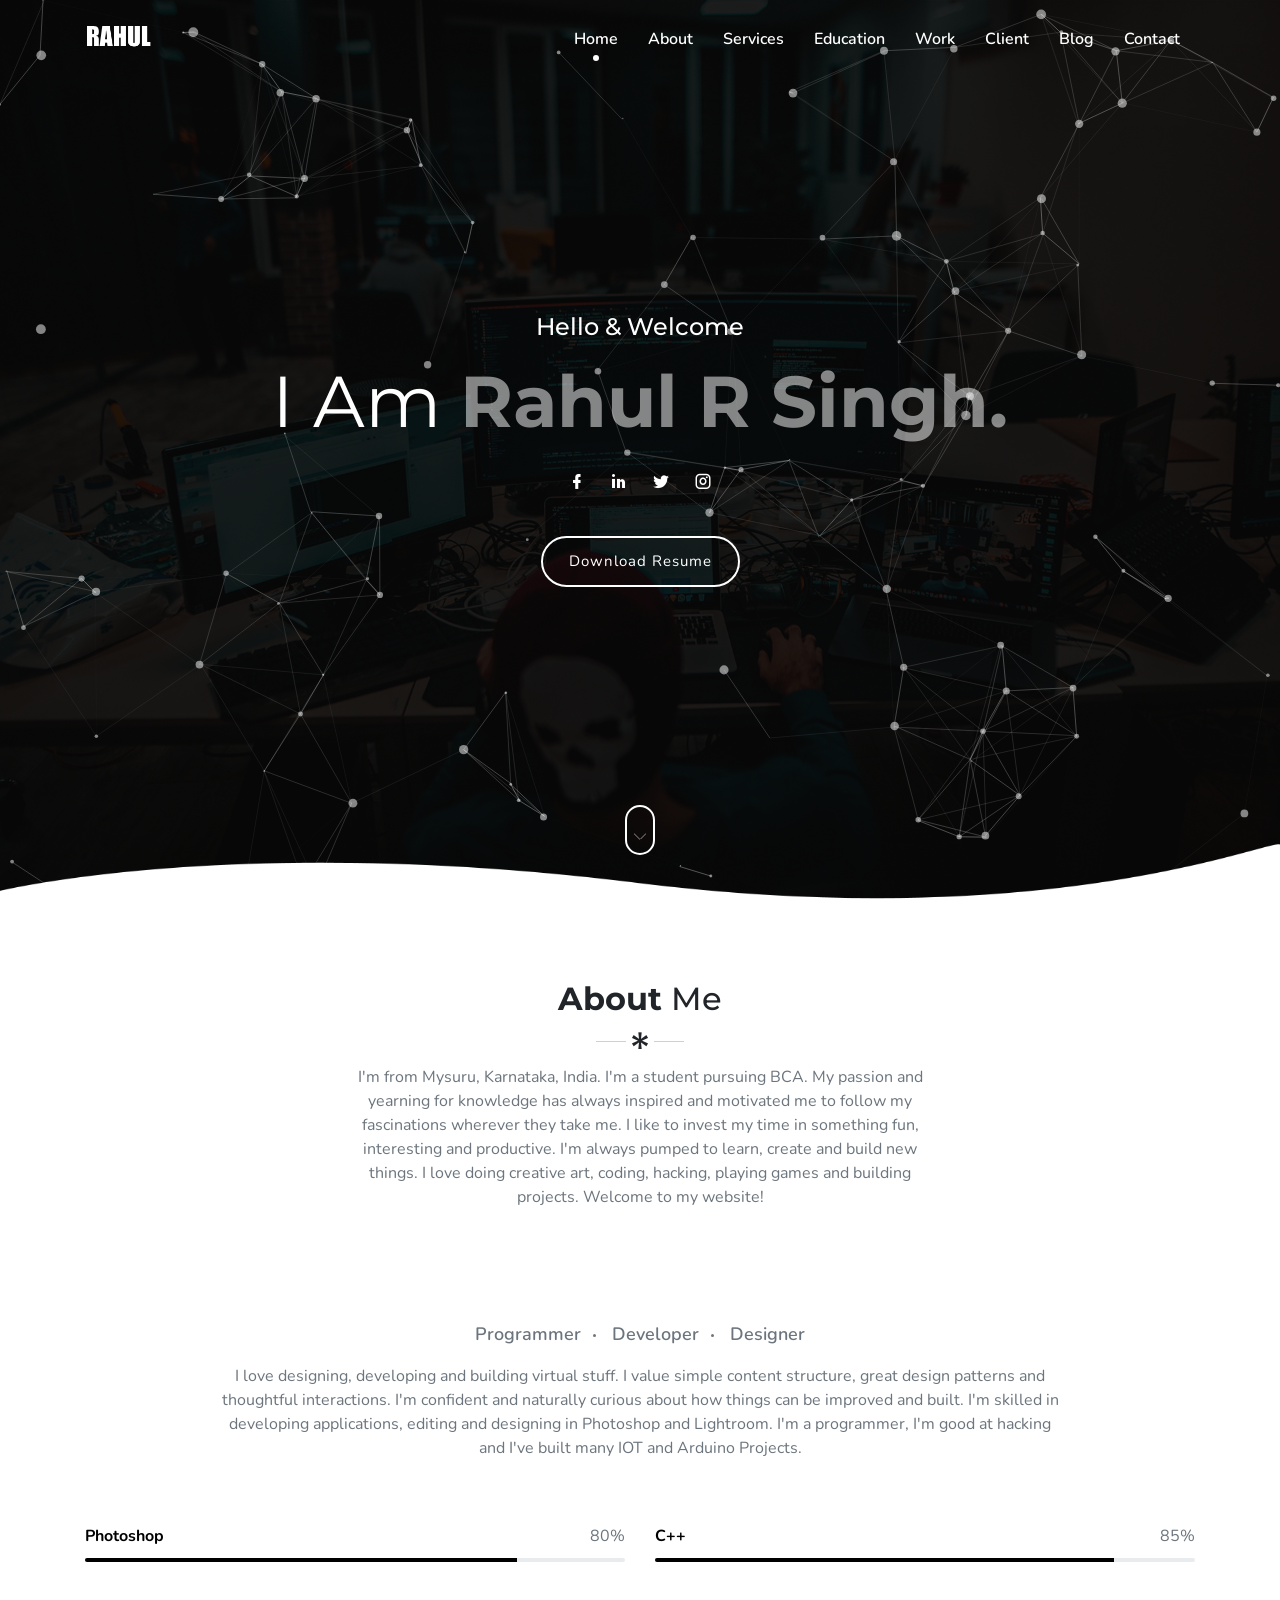
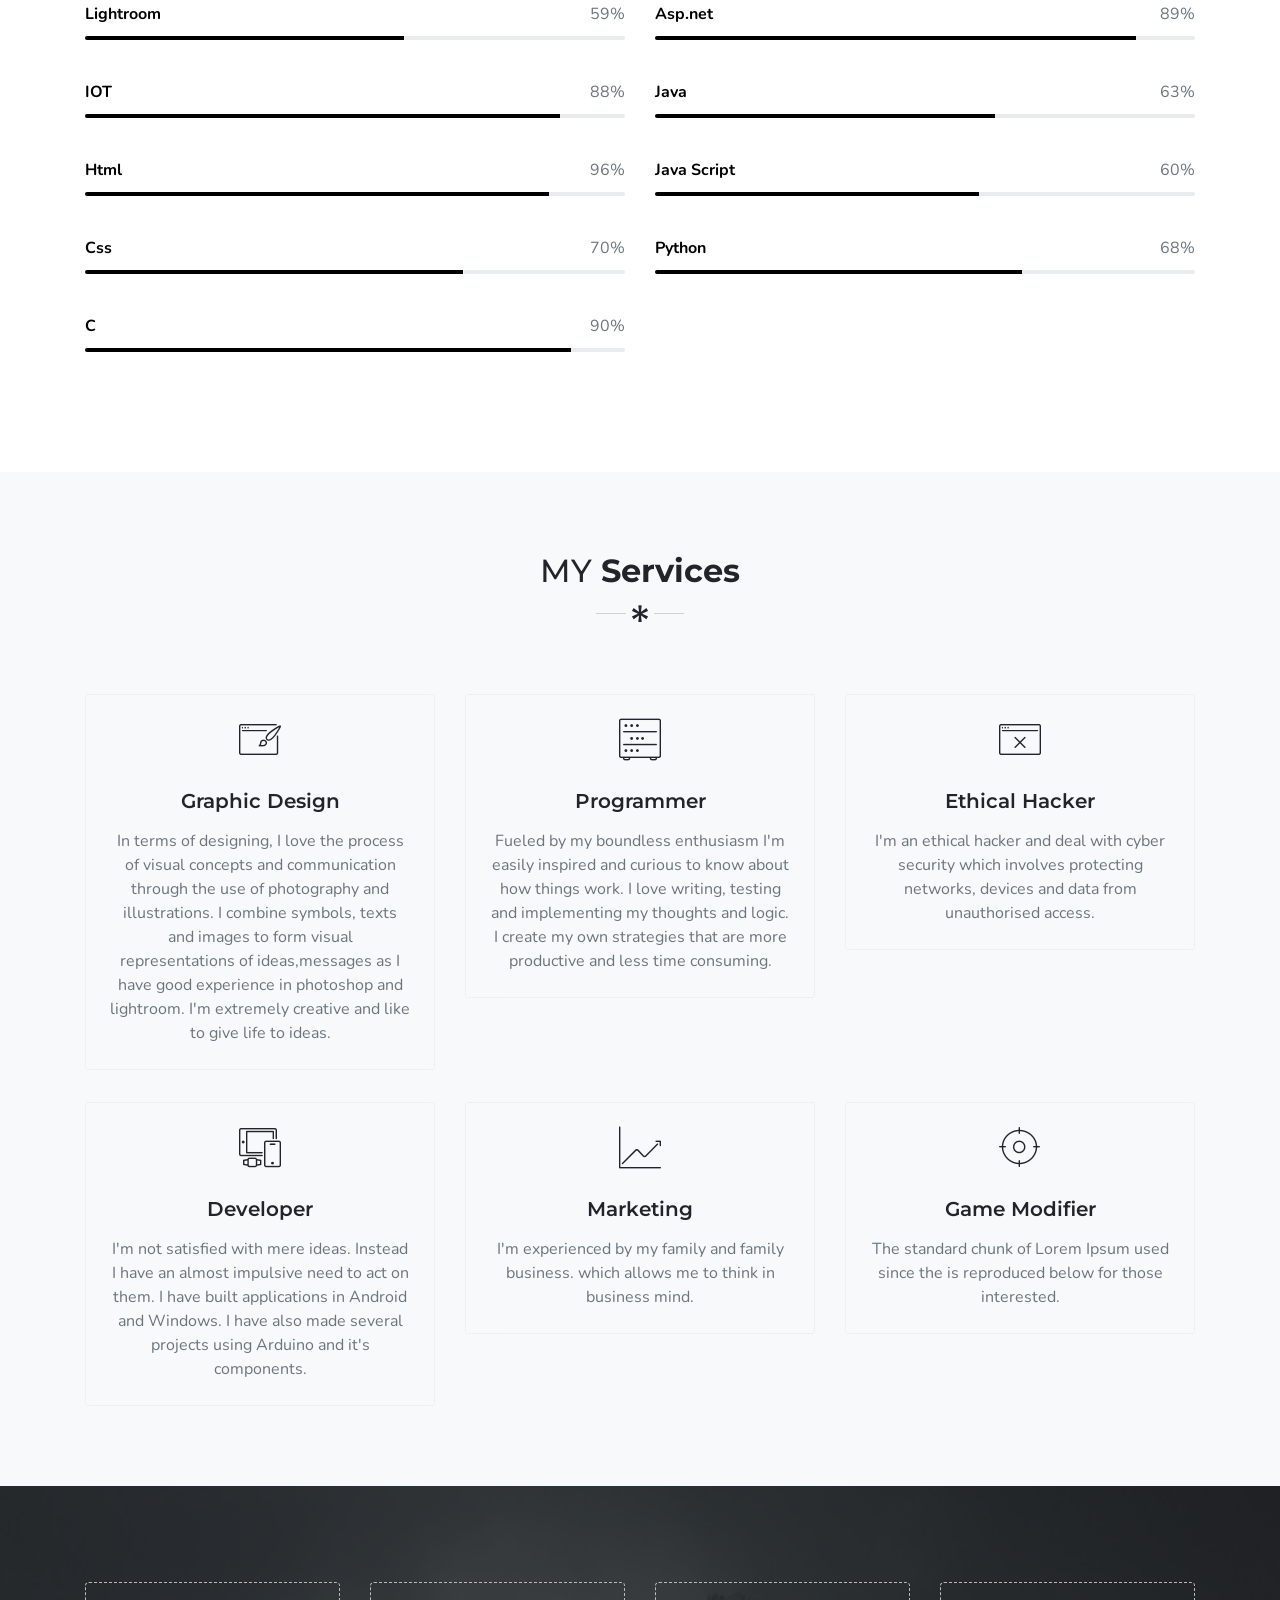
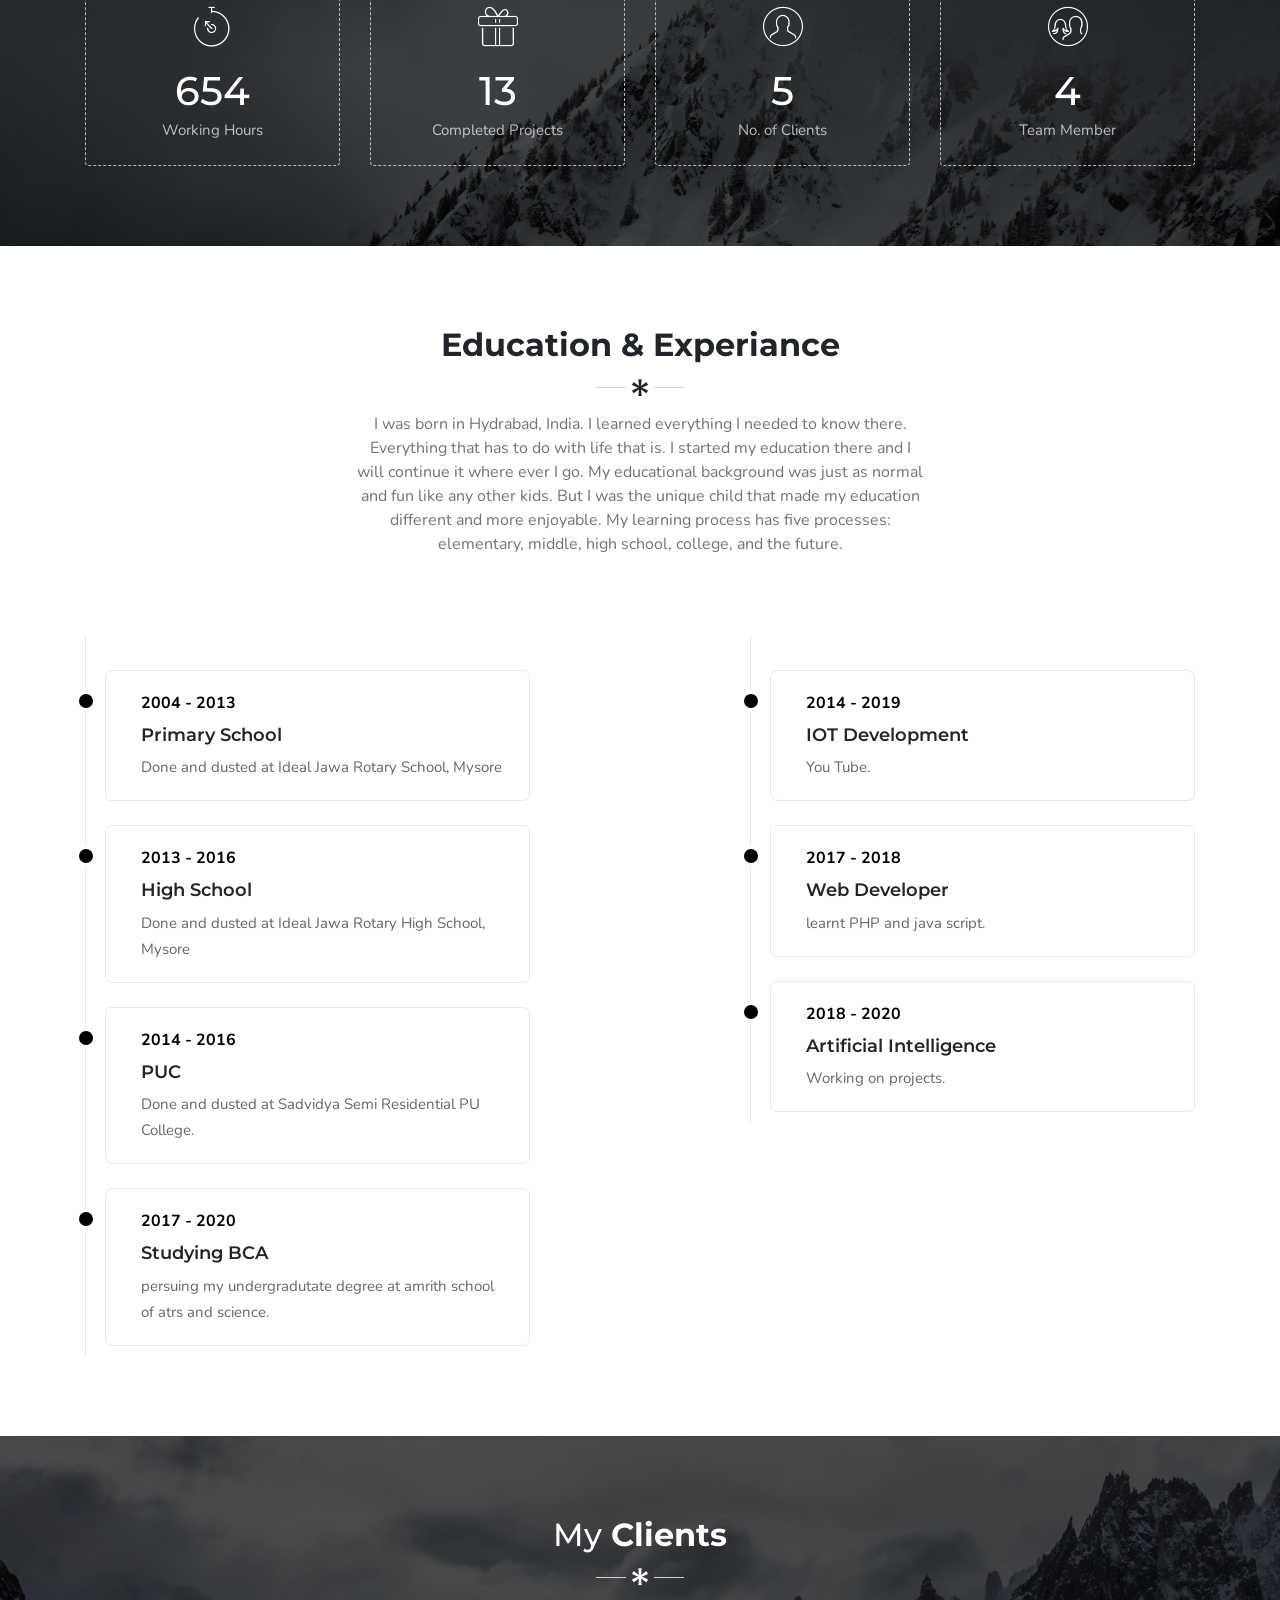
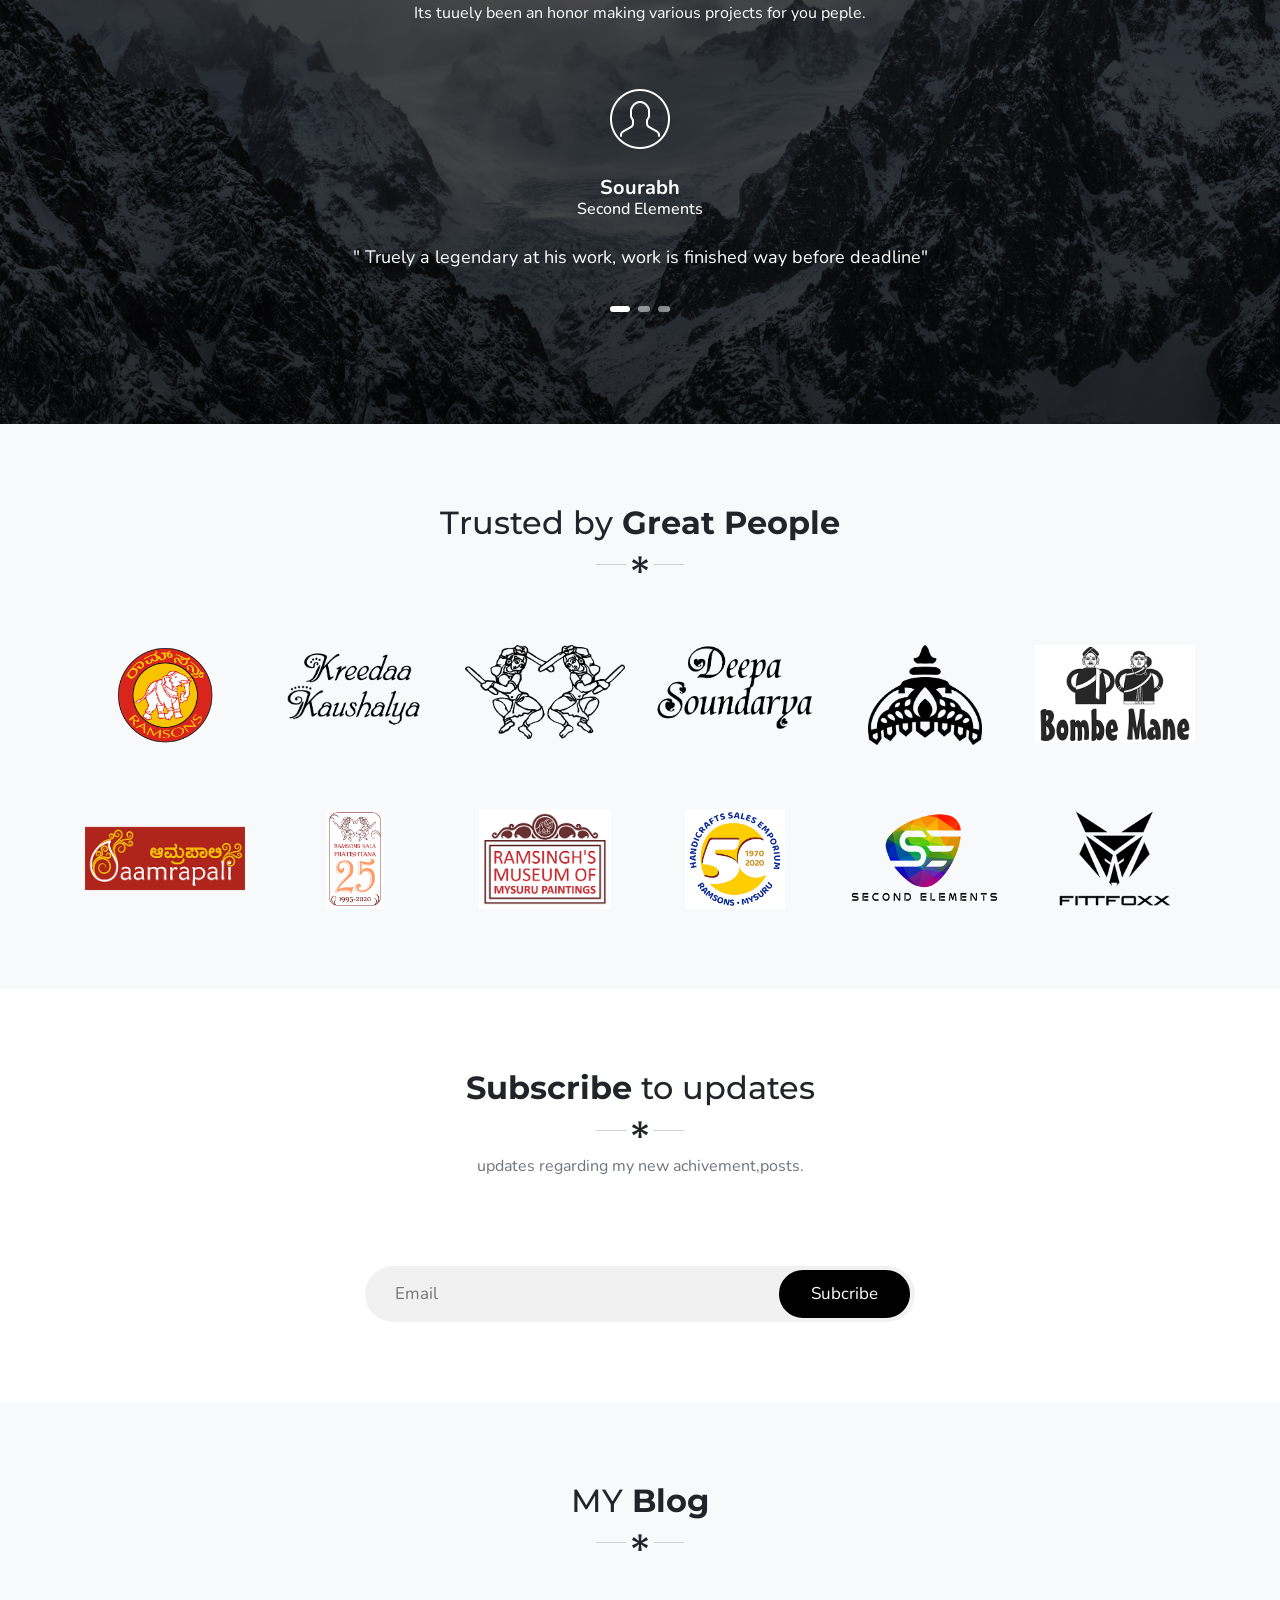
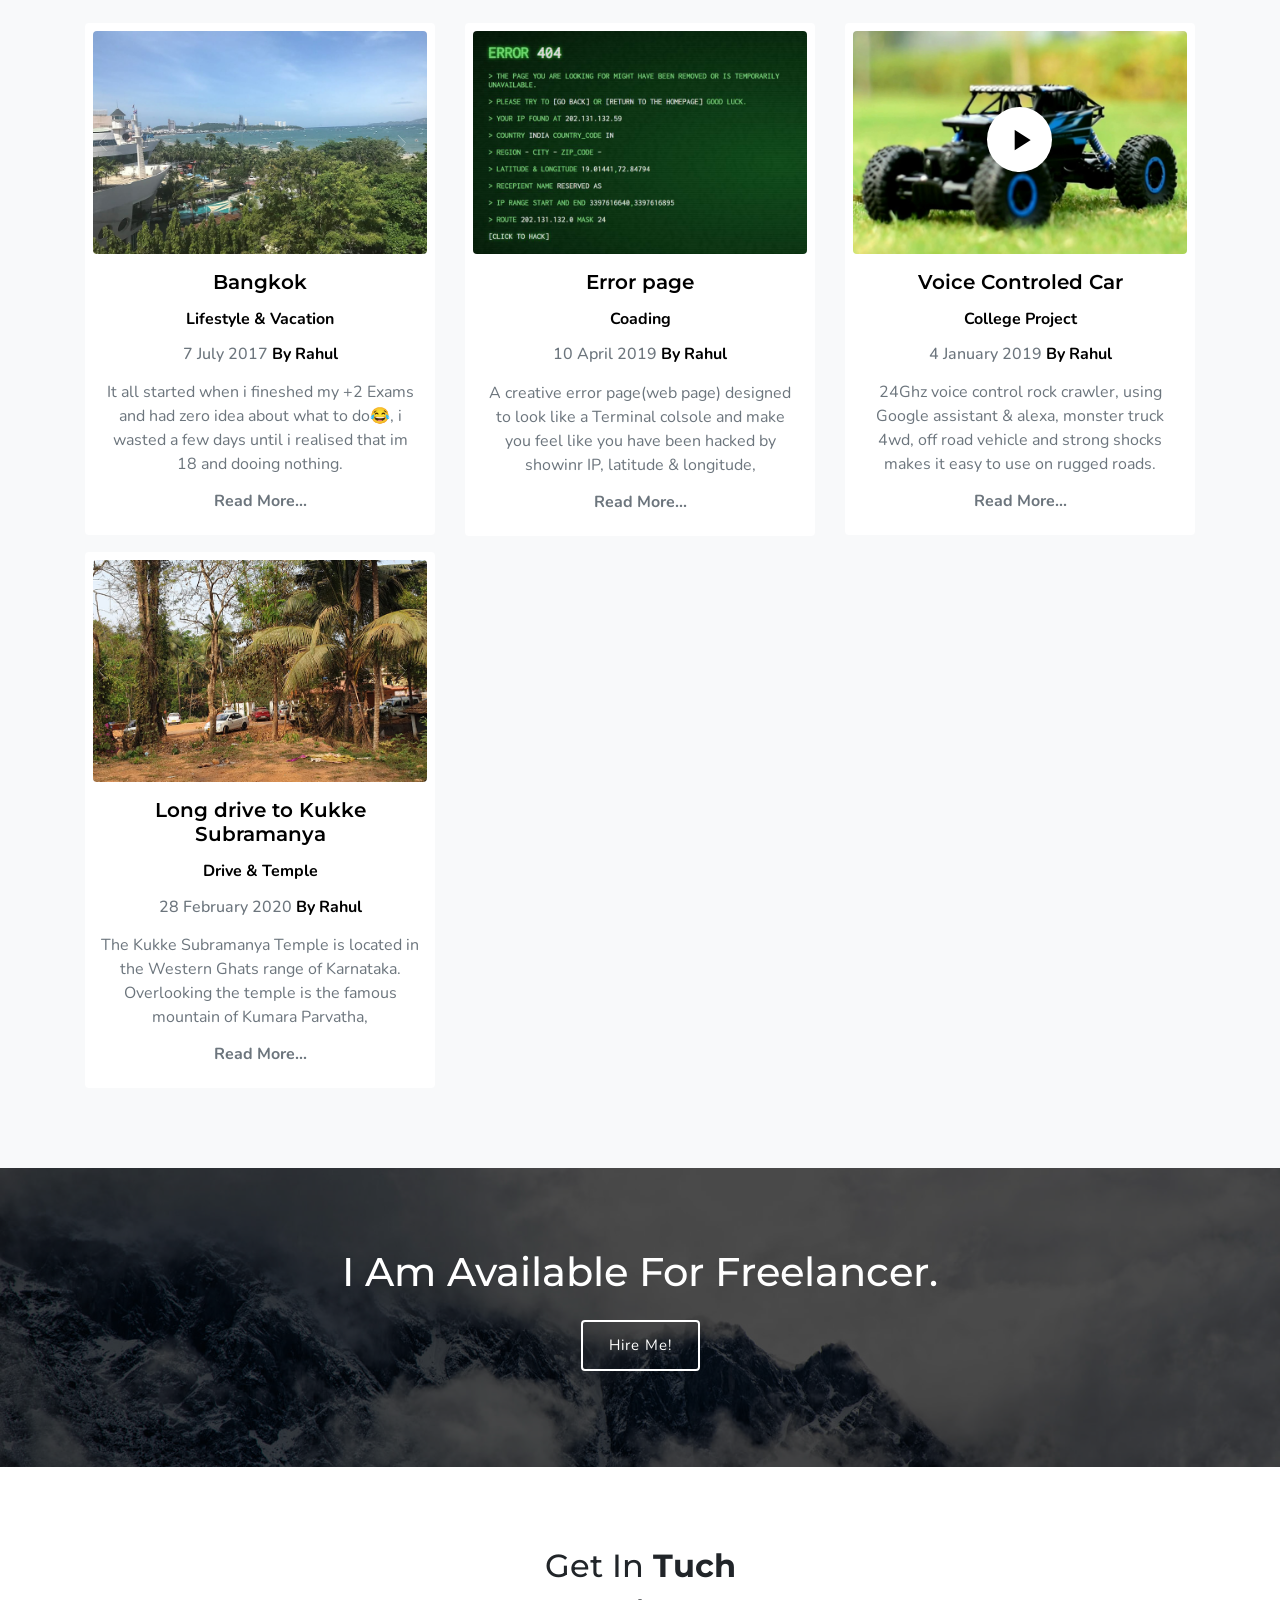
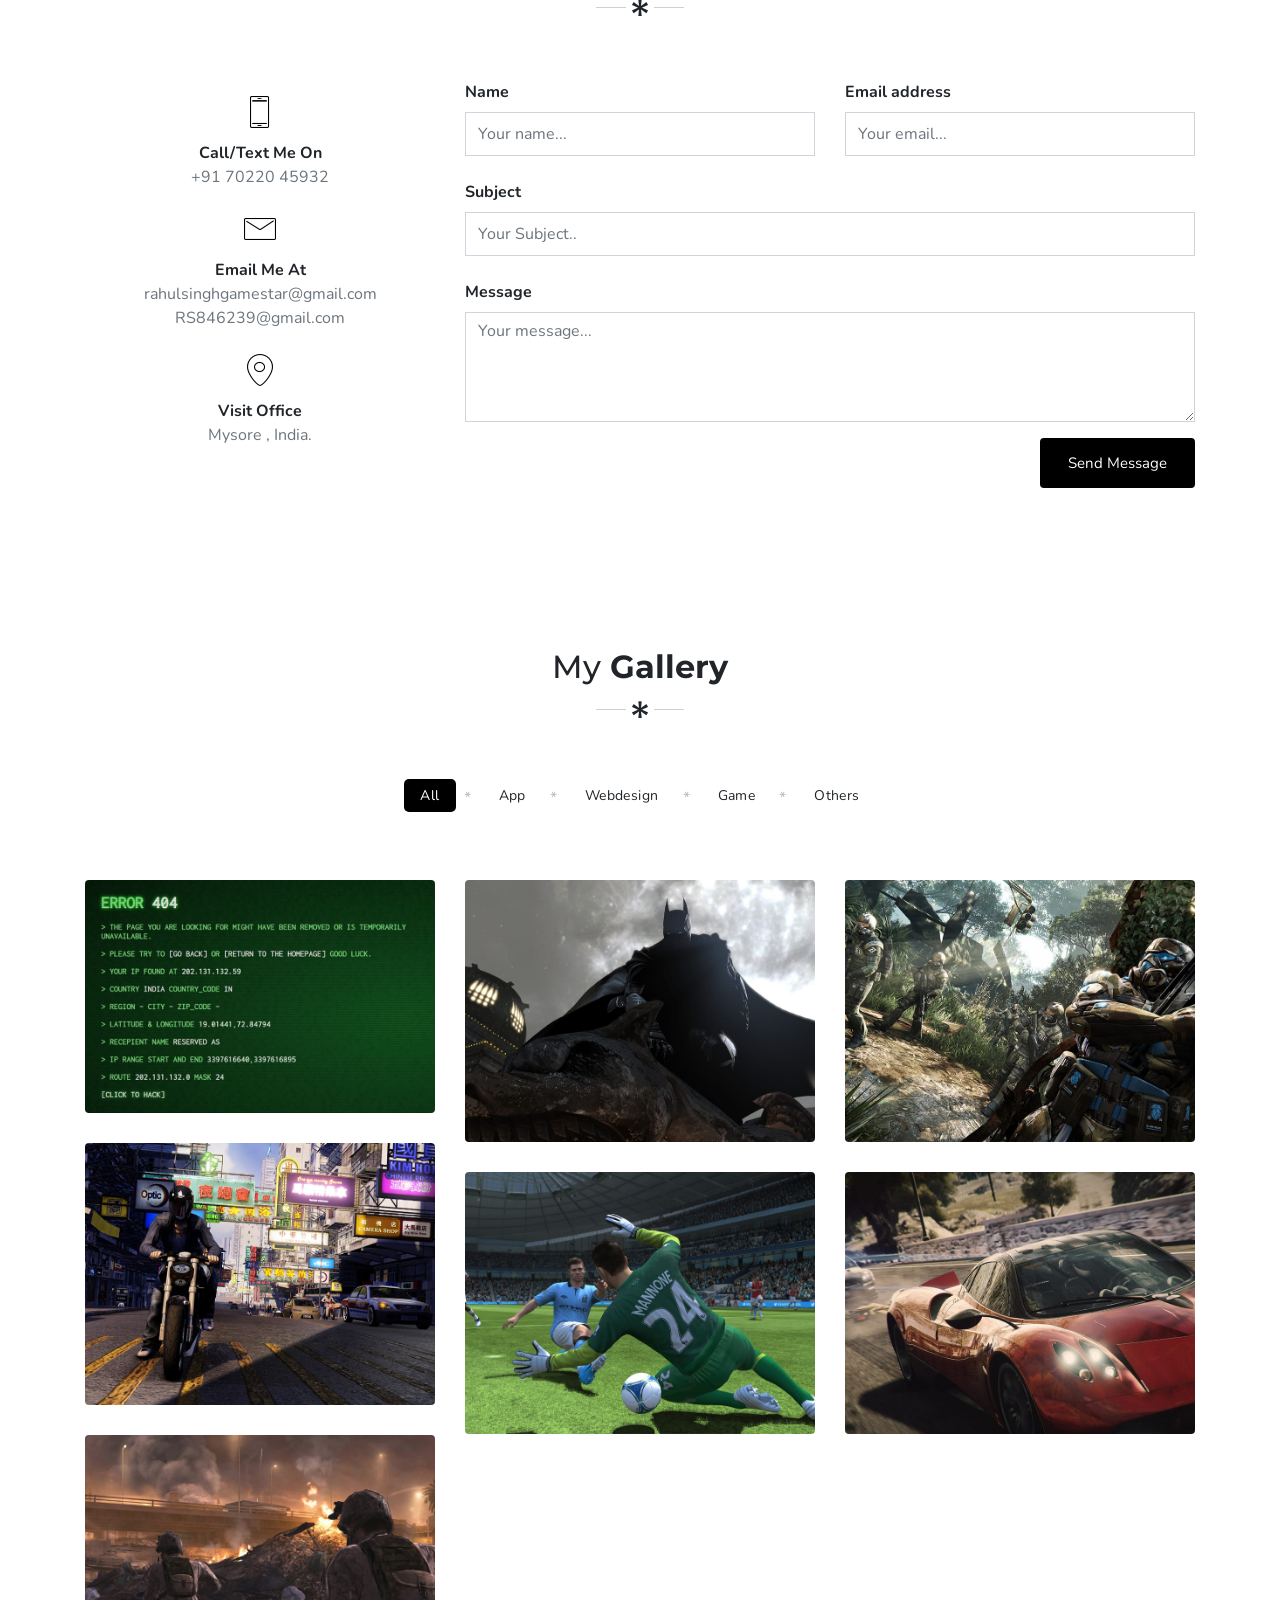
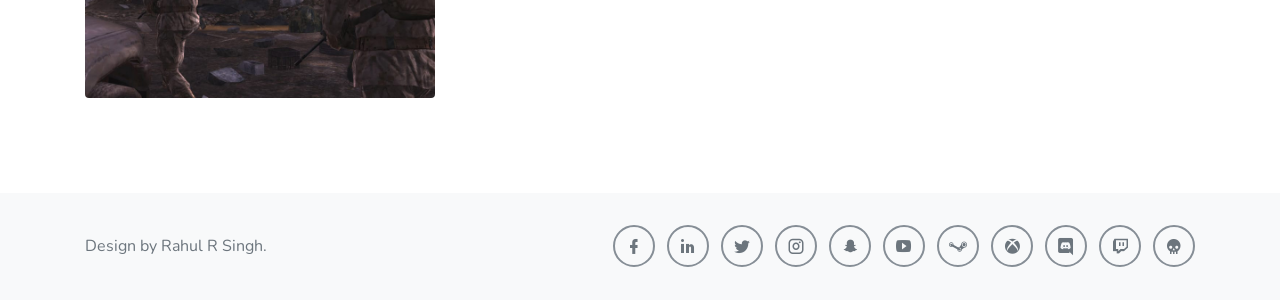
==== commit 98f21a64: "Update index.html" ====
--- a/index.html
+++ b/index.html
@@ -715,7 +715,7 @@
                             <div class="main-title-border">
                                 <i class="mdi mdi-asterisk"></i>
                             </div>
-                            <p class="text-muted mx-auto mt-2">It is a long established fact that a reader will be distracted by the readable content of a page when looking at its layout.</p>
+                            
                         </div>
                     </div>
                 </div>
@@ -1227,4 +1227,4 @@
             });
         </script>
     </body>
-</html>+</html>
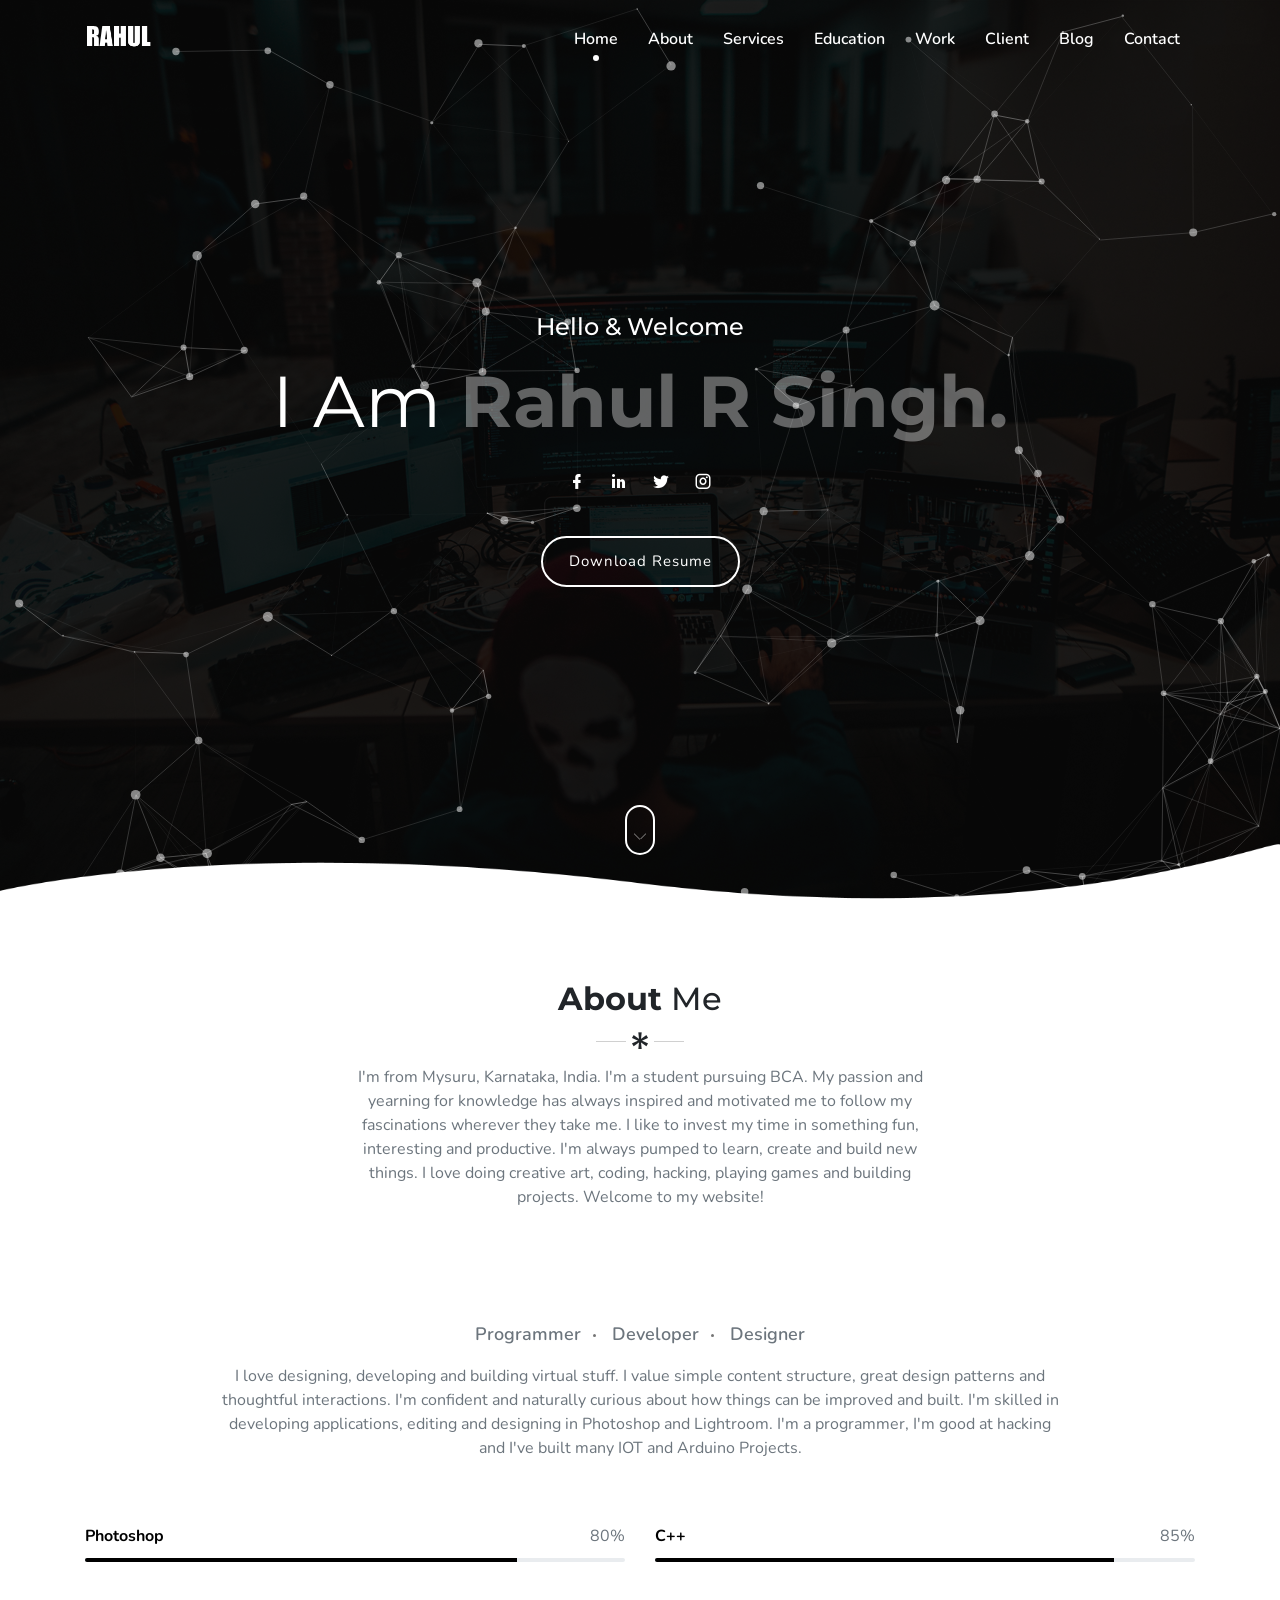
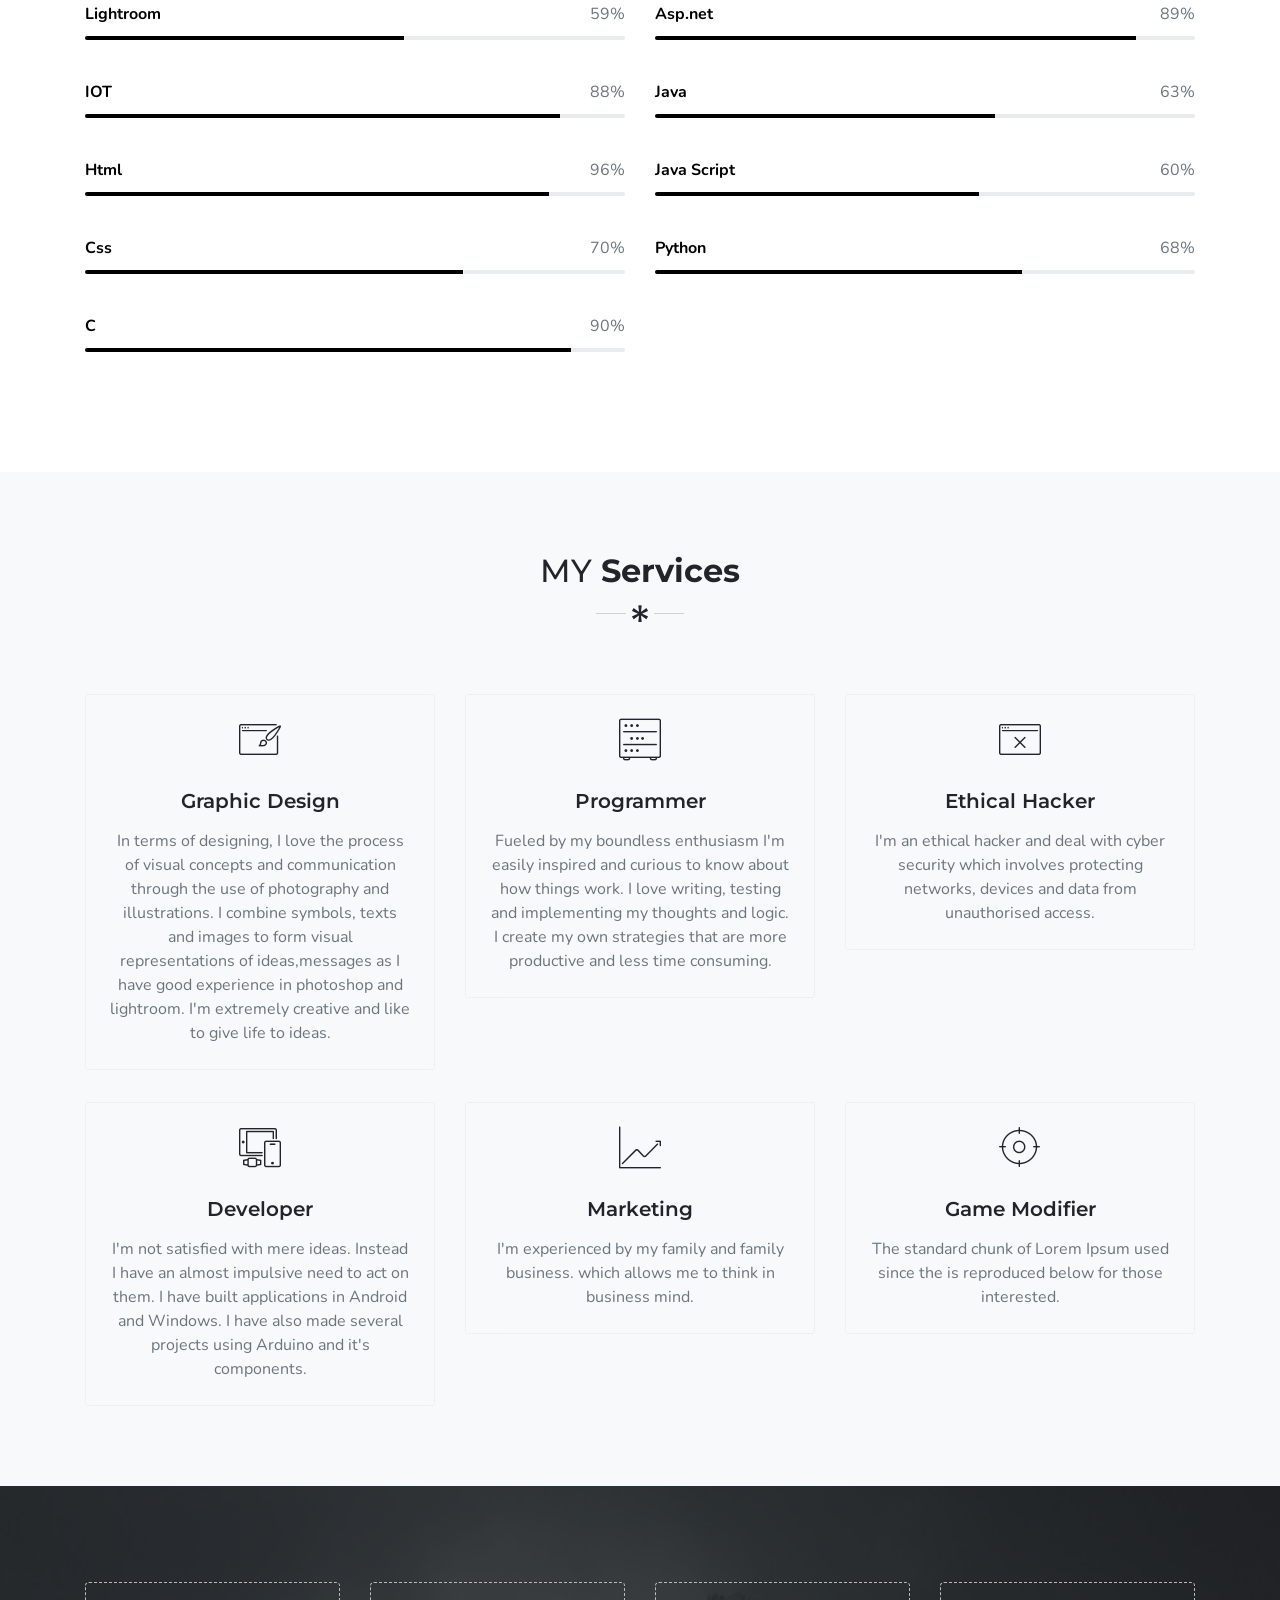
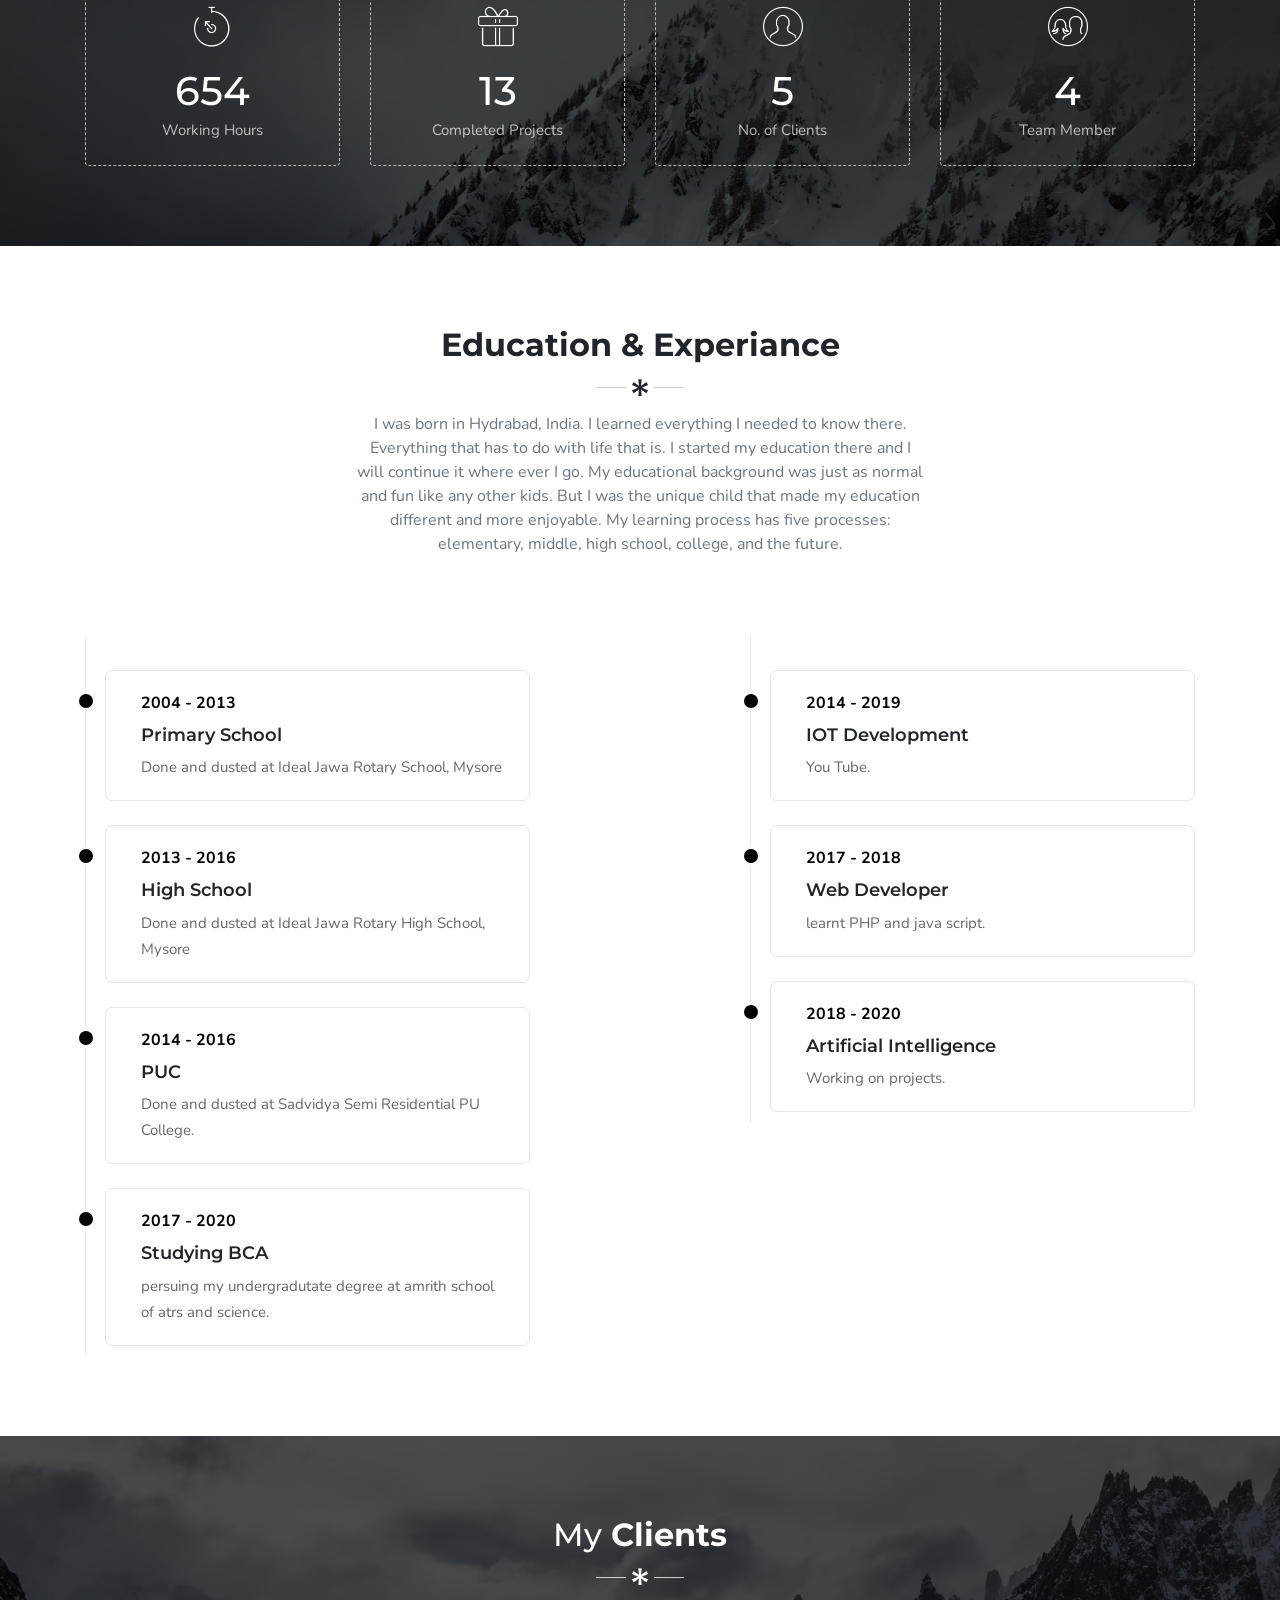
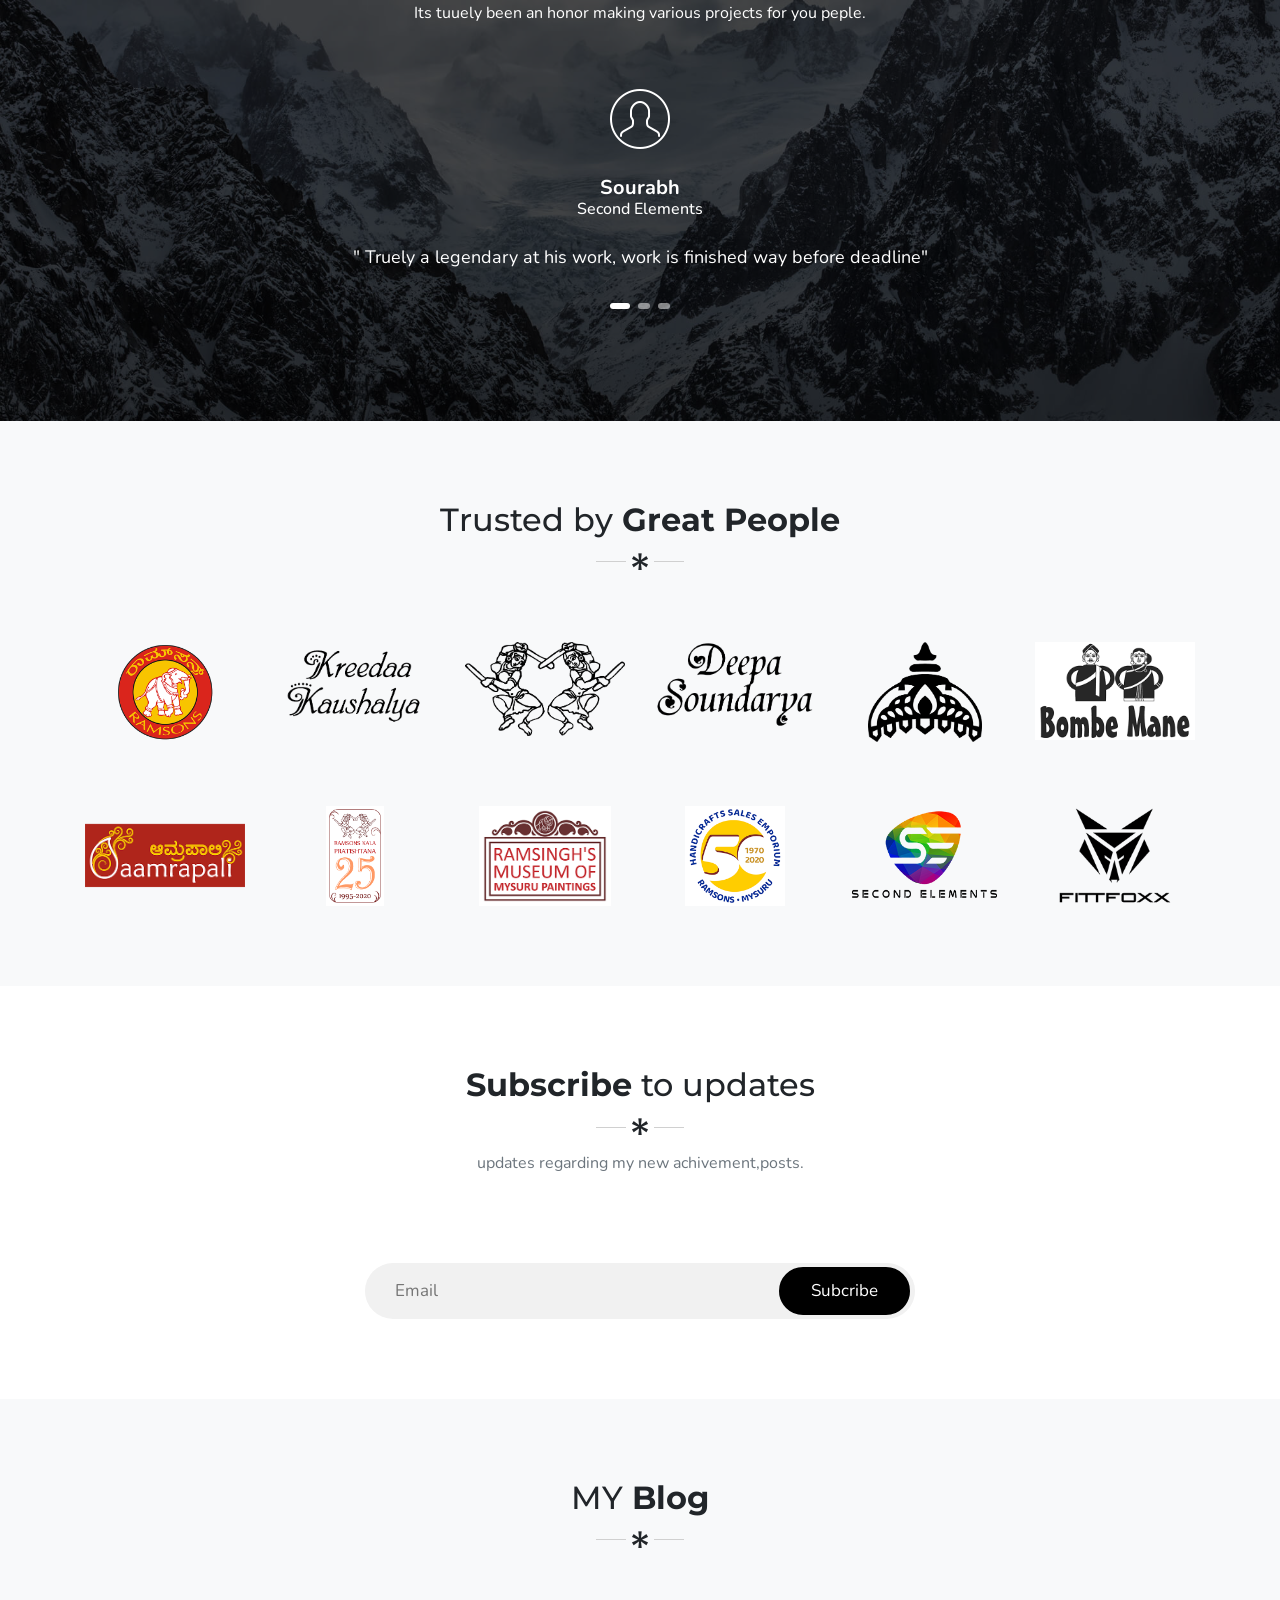
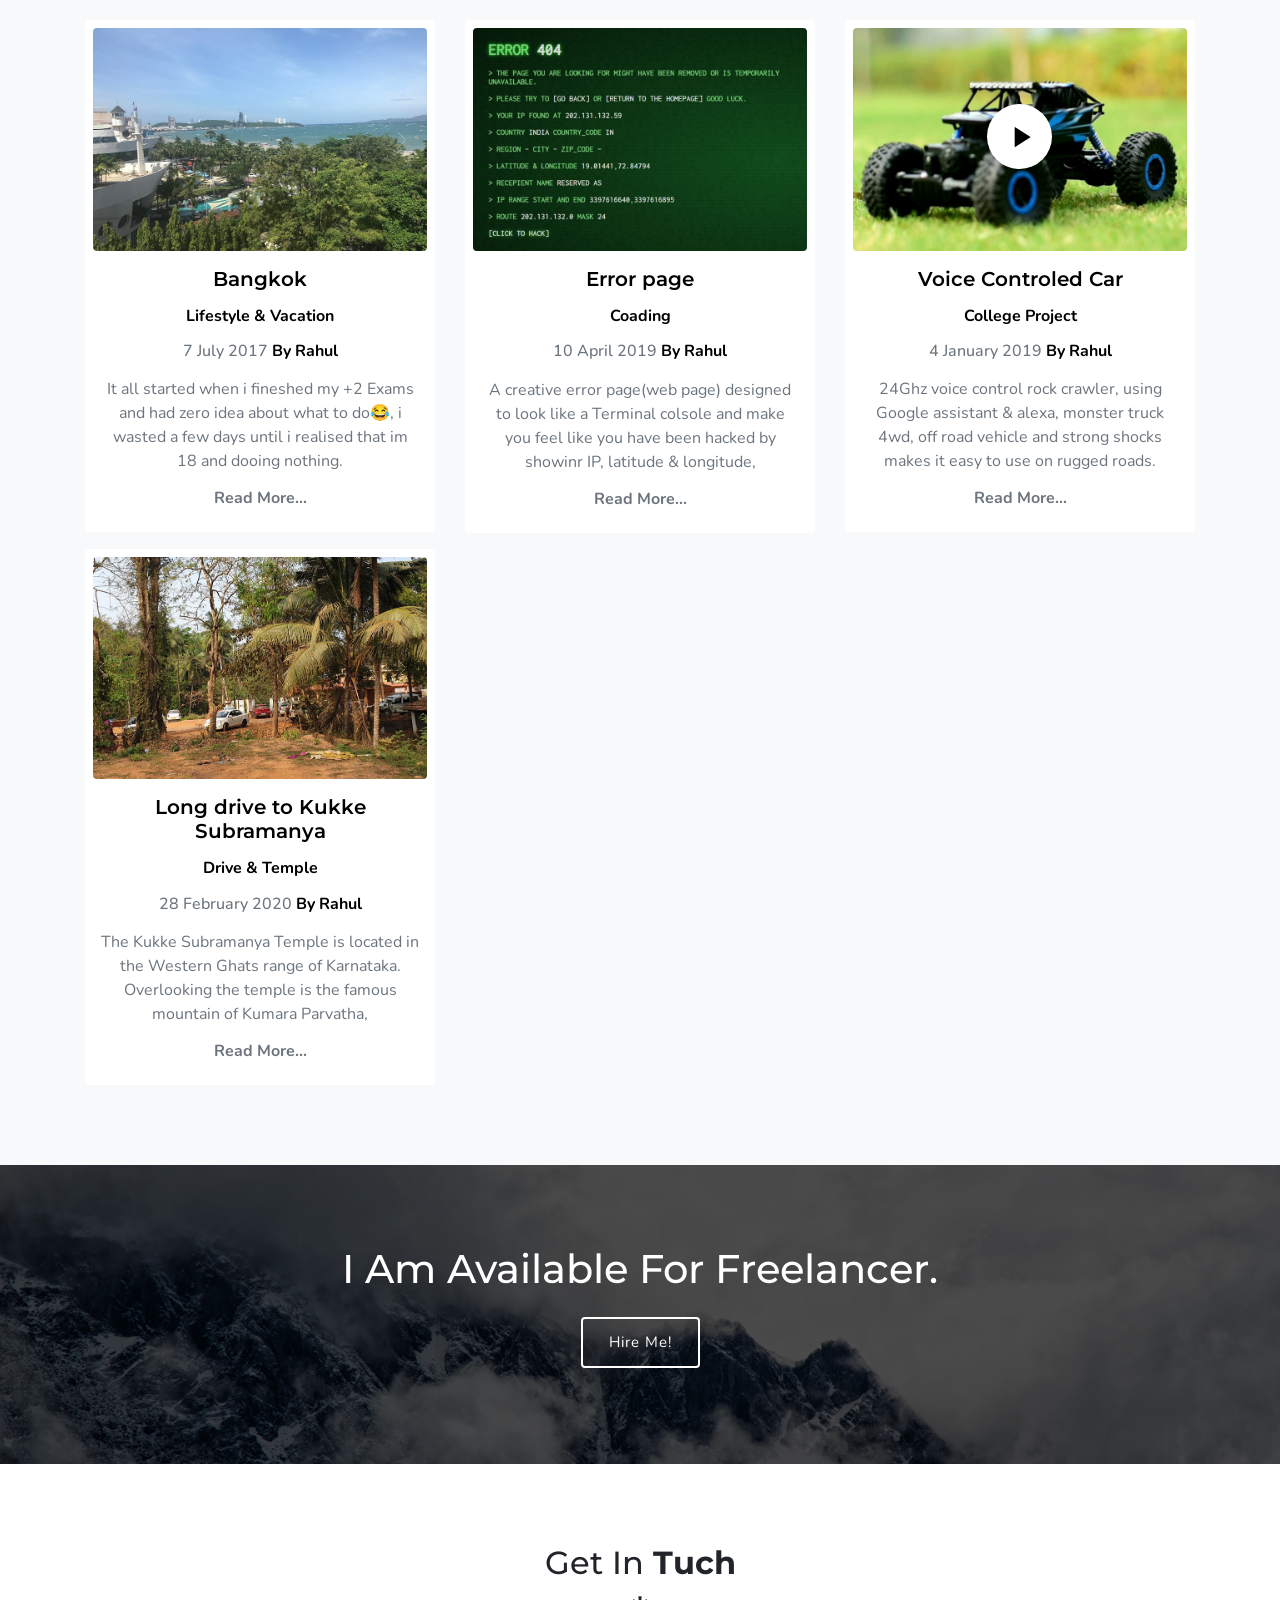
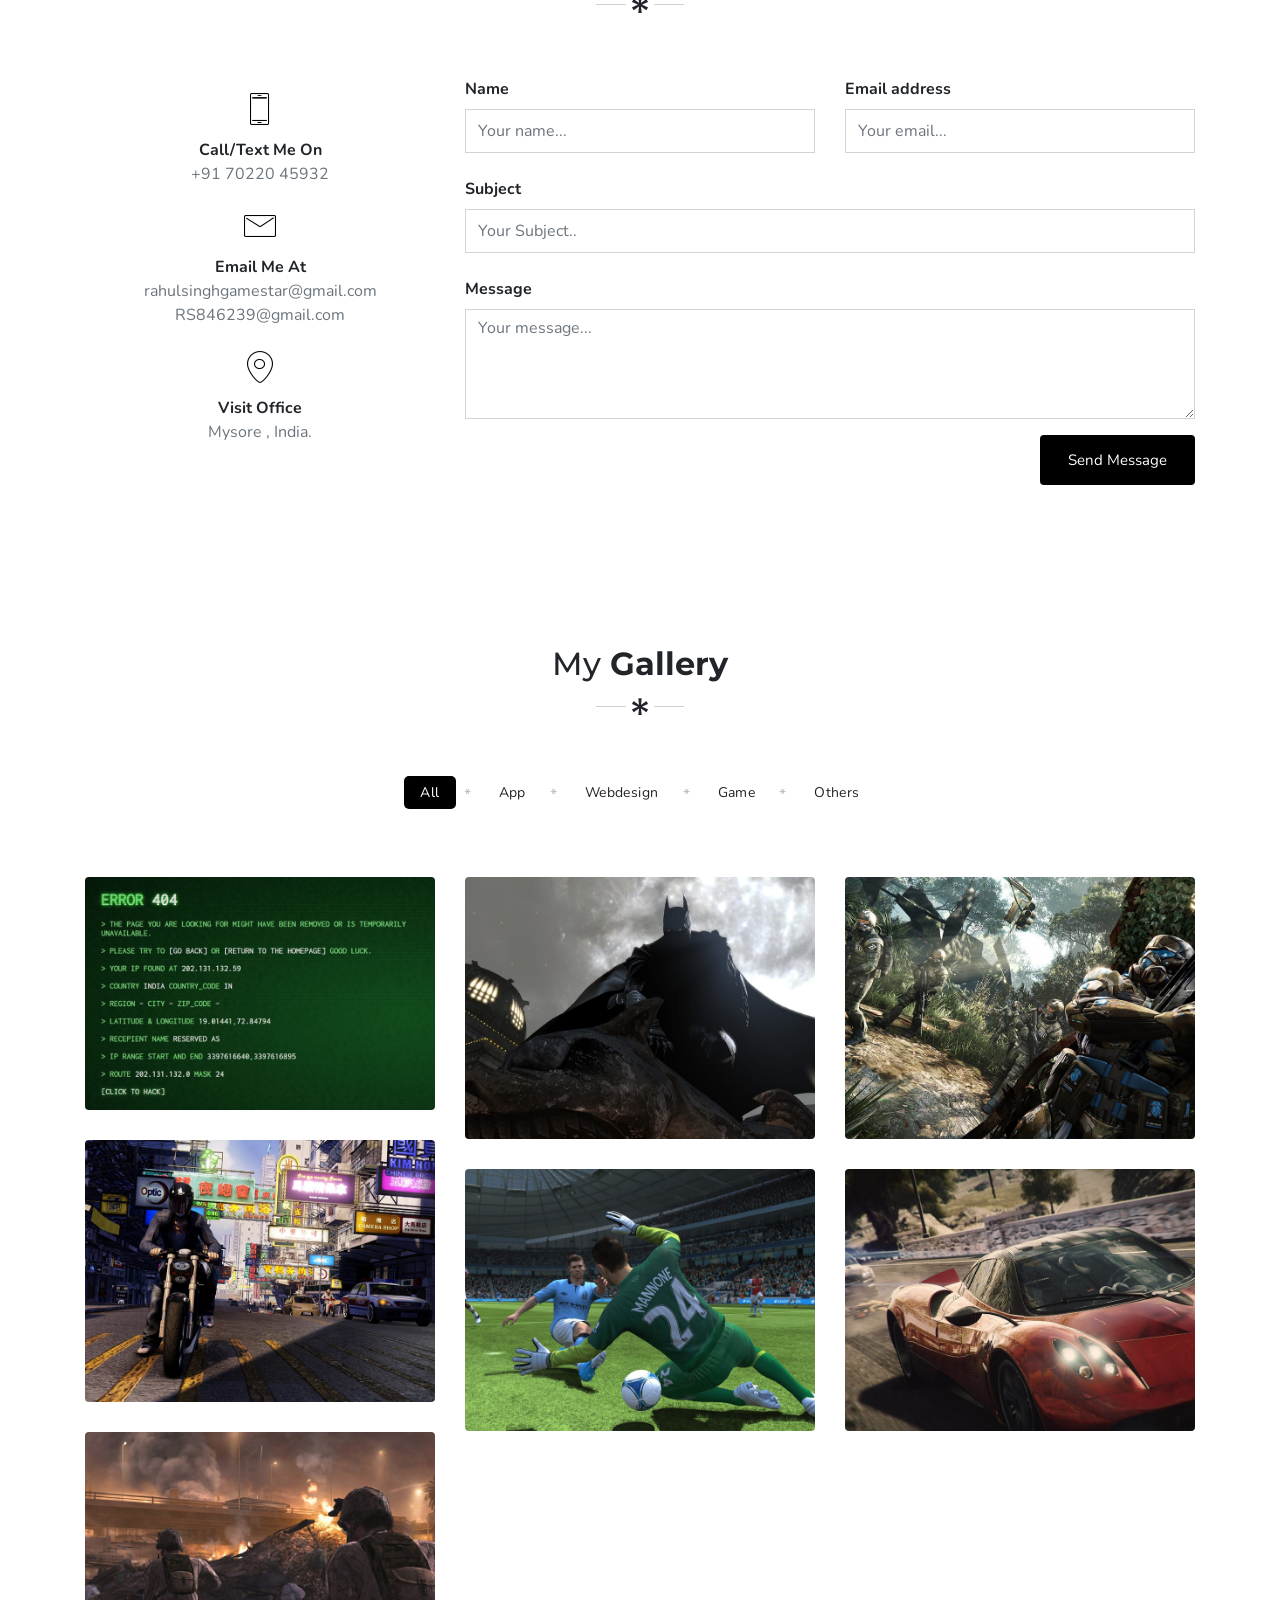
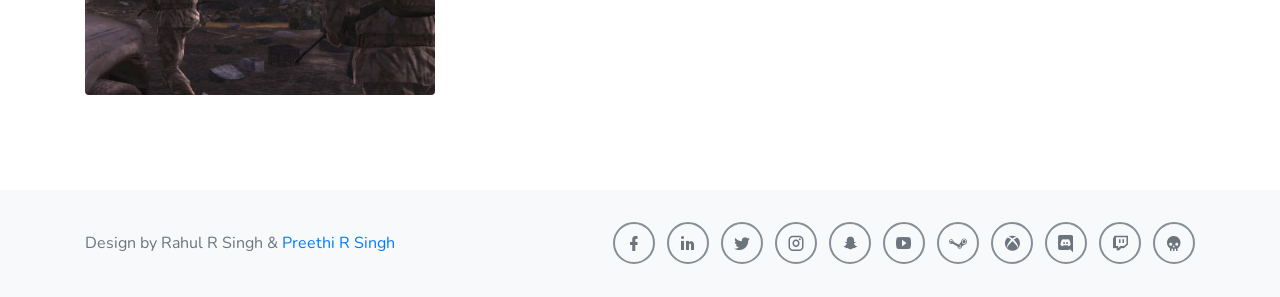
==== commit 9a07b64a: "Update index.html" ====
--- a/index.html
+++ b/index.html
@@ -1172,7 +1172,7 @@
                 <div class="row pt-4 pb-4">
                     <div class="col-lg-12">
                         <div class="float-left float_none mt-2 mb-2">
-                            <p class="copy-rights text-muted mb-0">Design by Rahul R Singh.</p>
+                            <p class="copy-rights text-muted mb-0">Design by Rahul R Singh & <a href="http://rahulrsingh.com">Preethi R Singh</a></p>
                         </div>
                         <div class="float-right float_none mt-2 mb-2">
                             <ul class="list-inline fot_social mb-0">
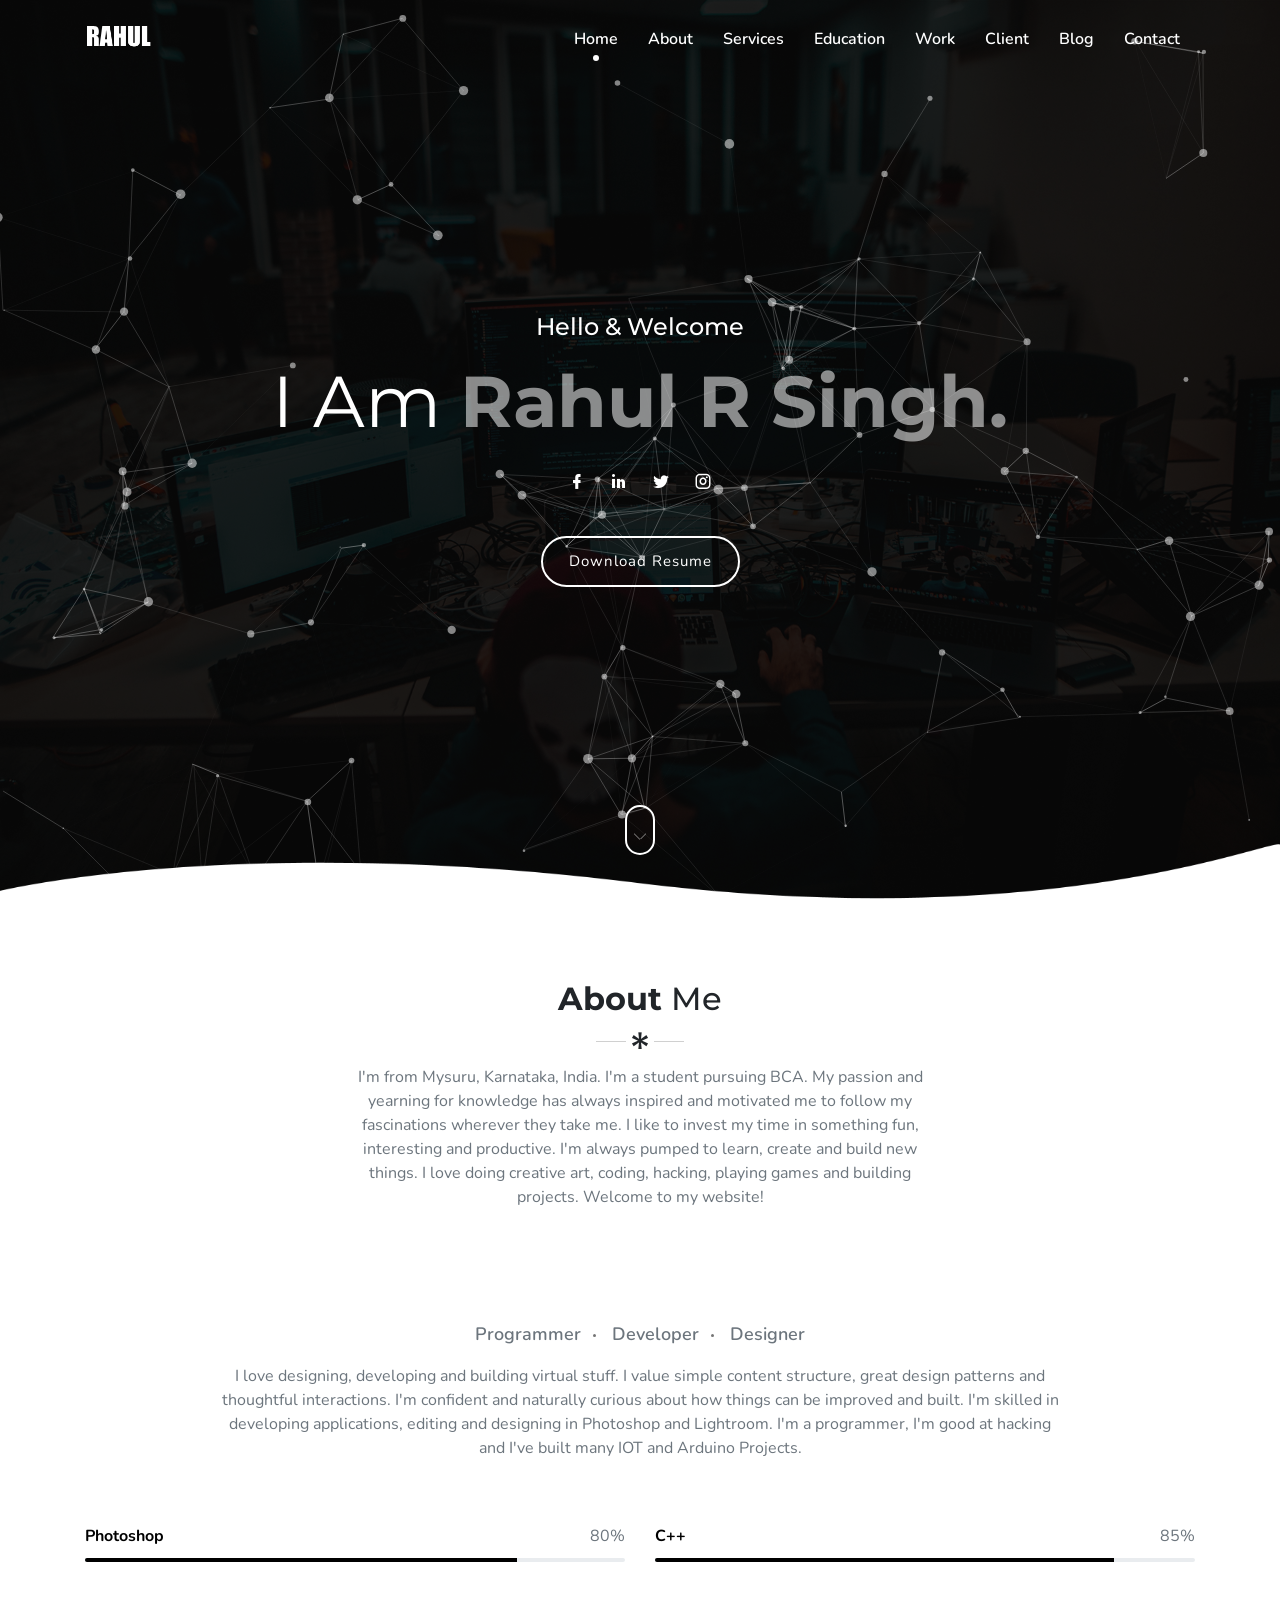
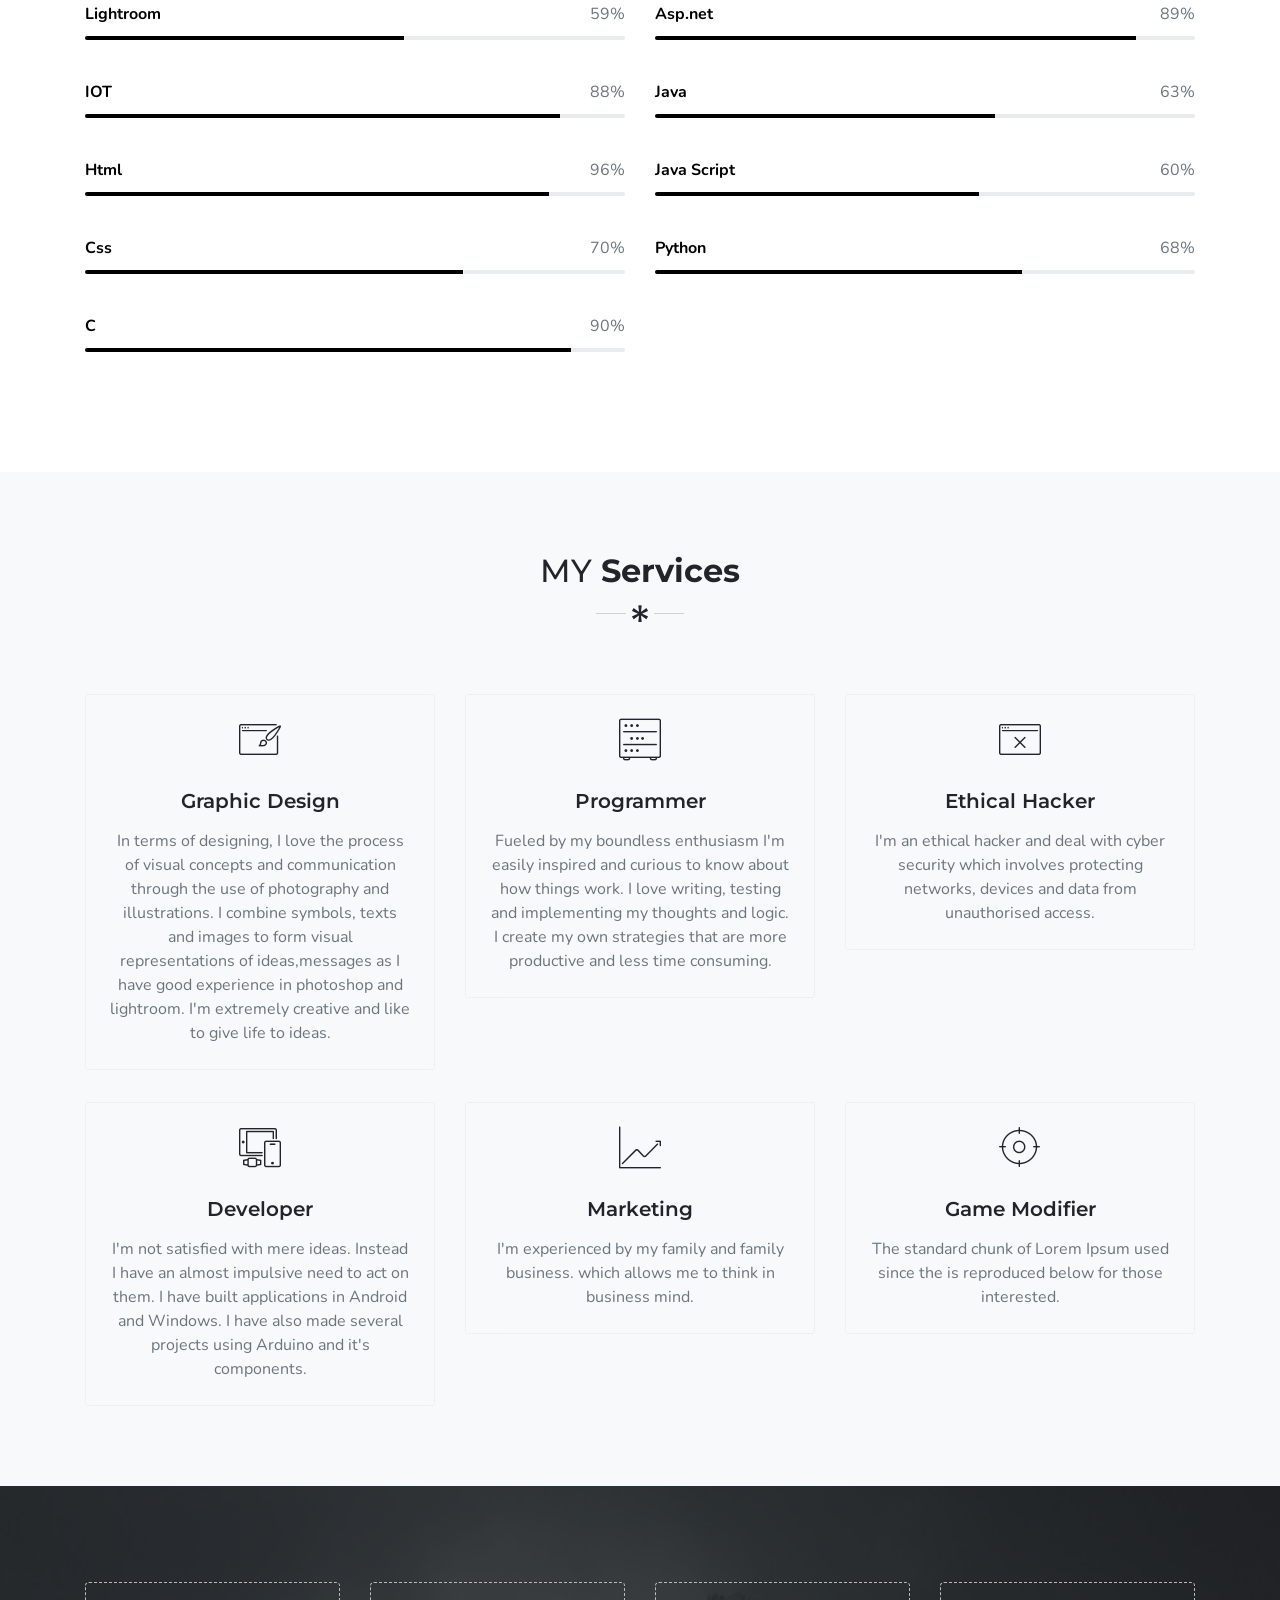
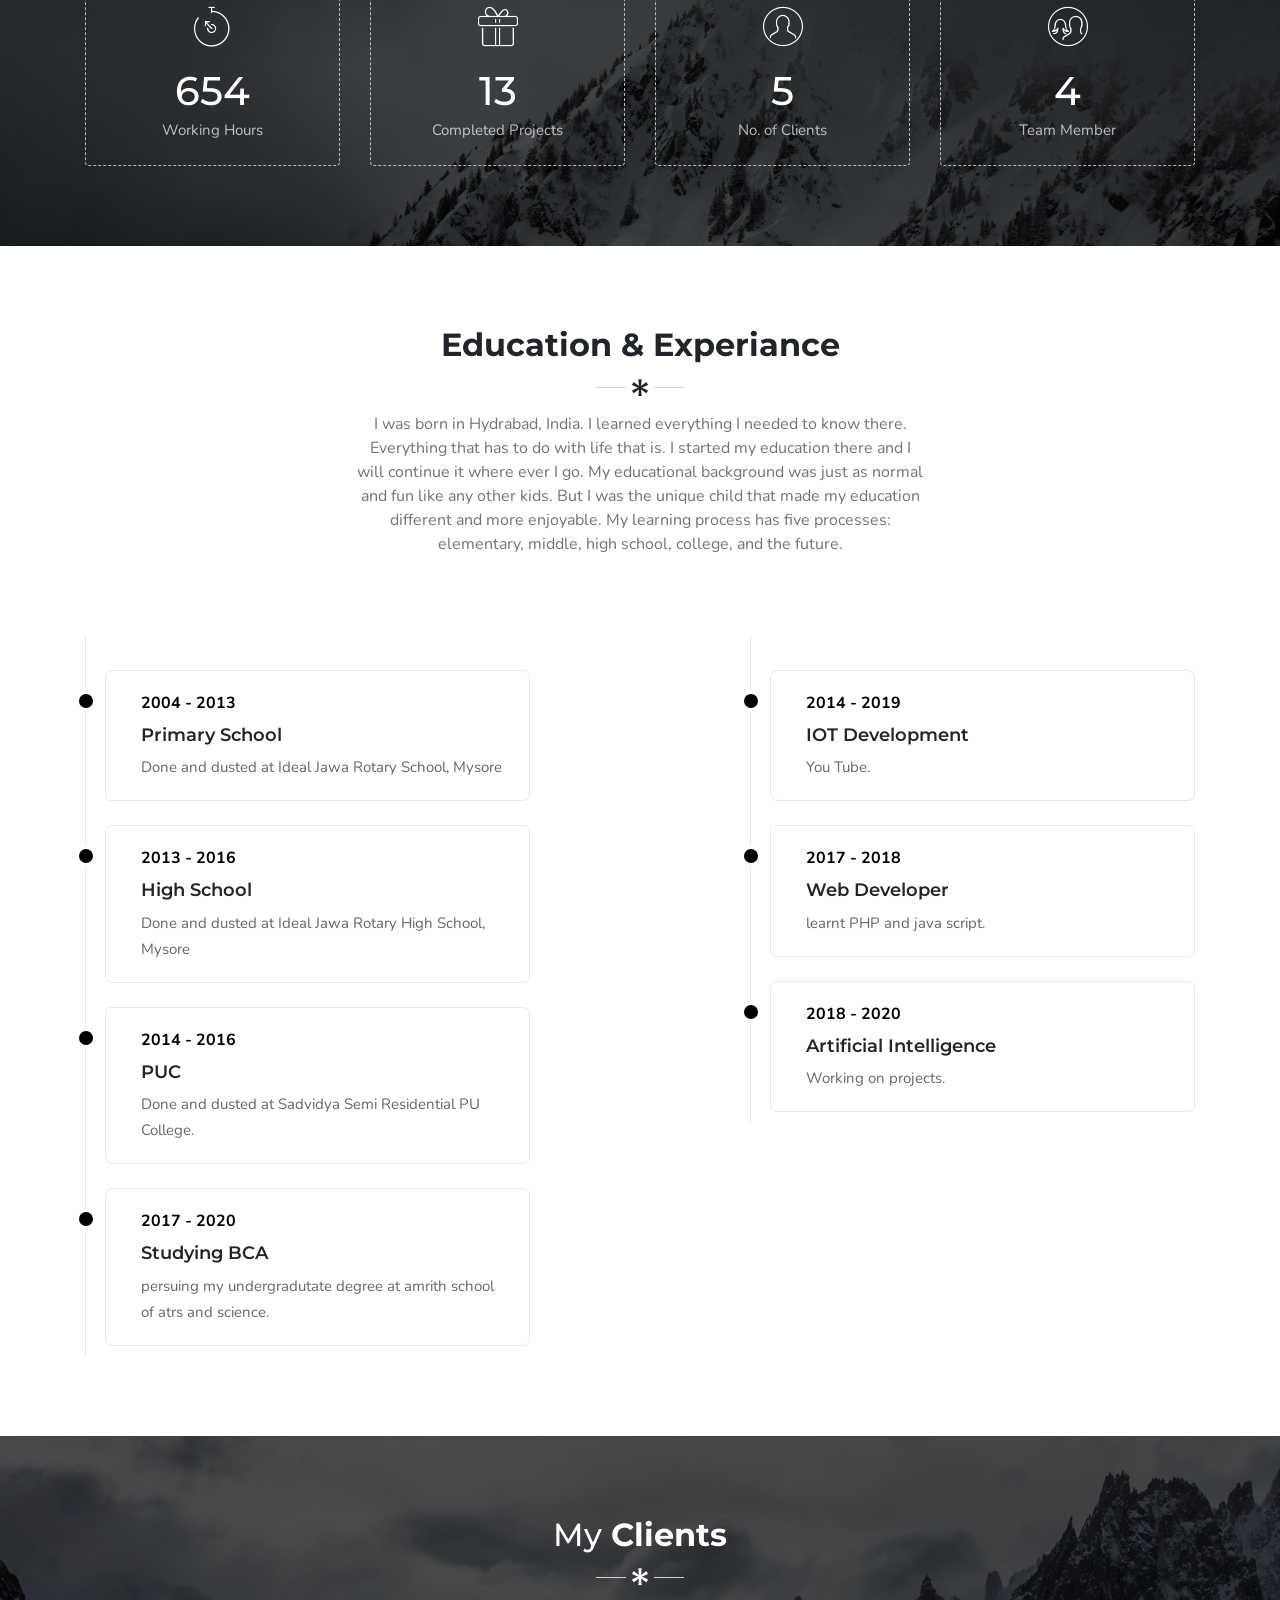
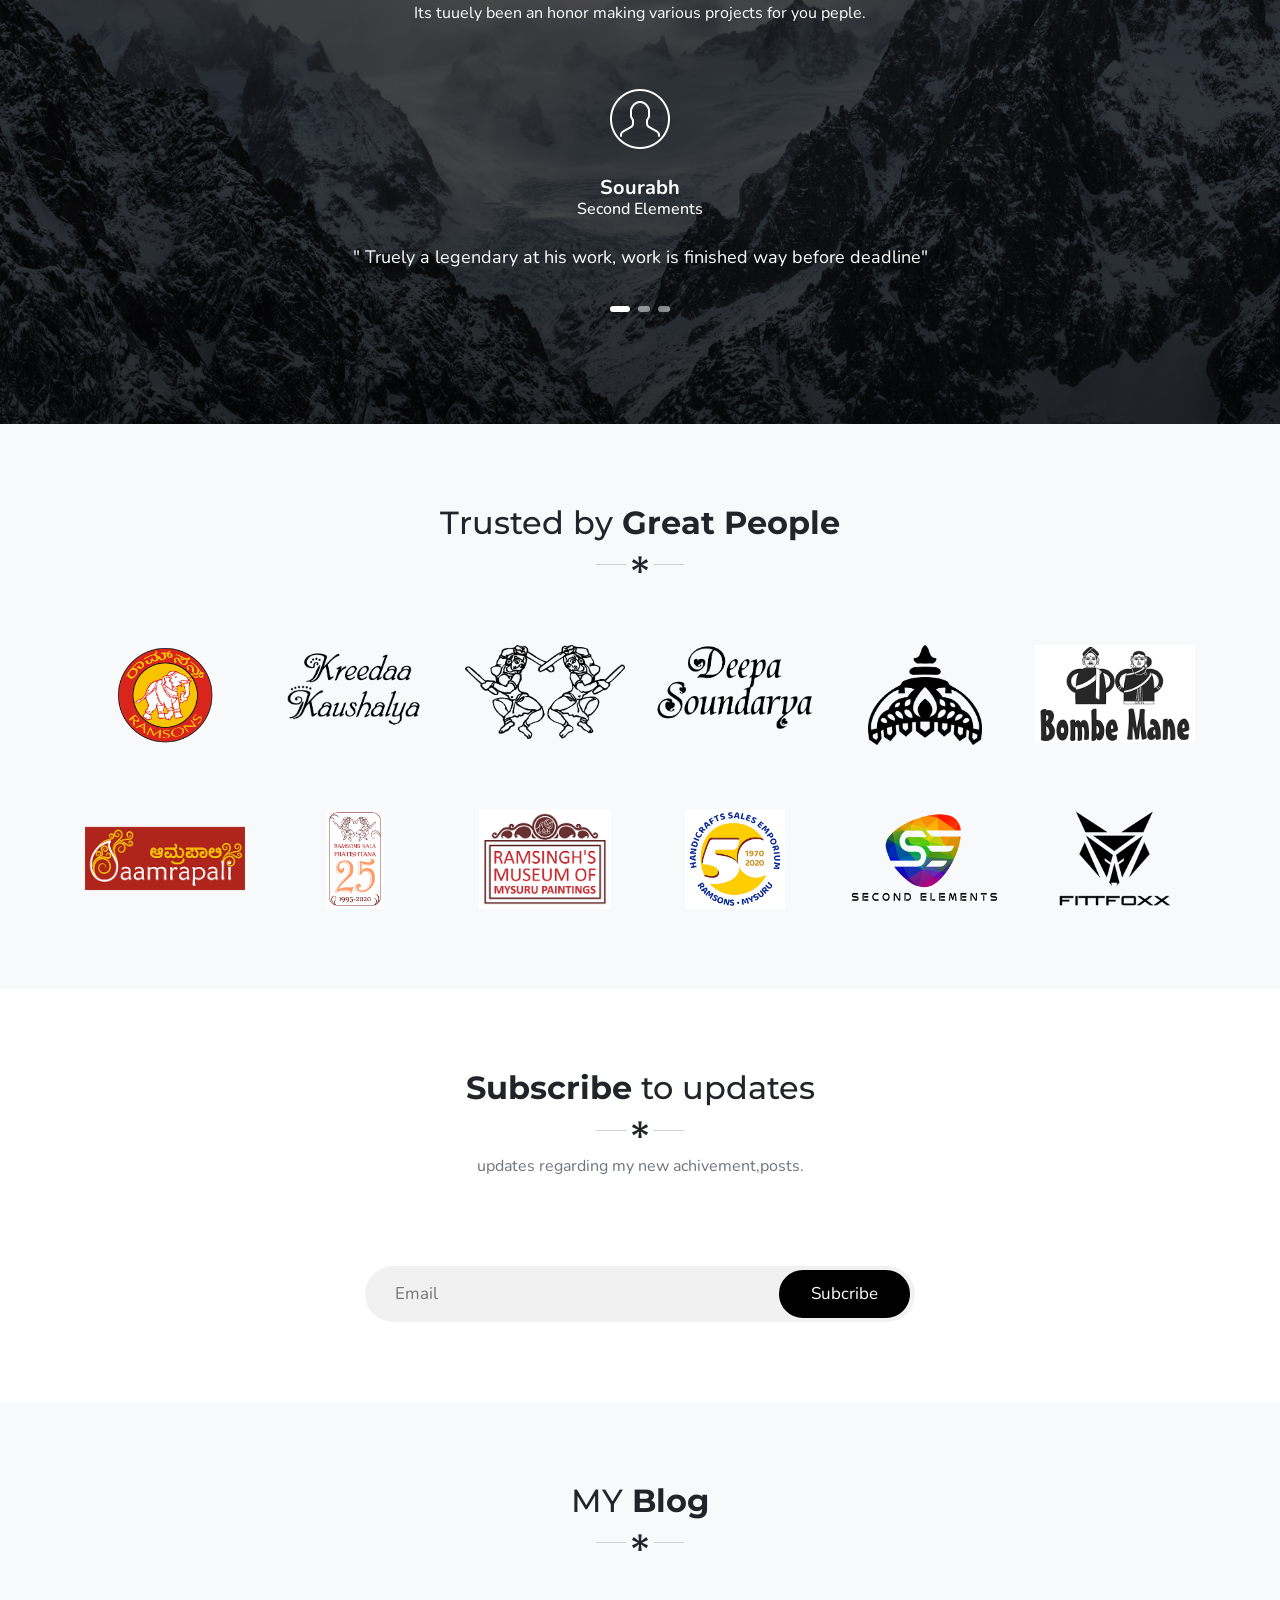
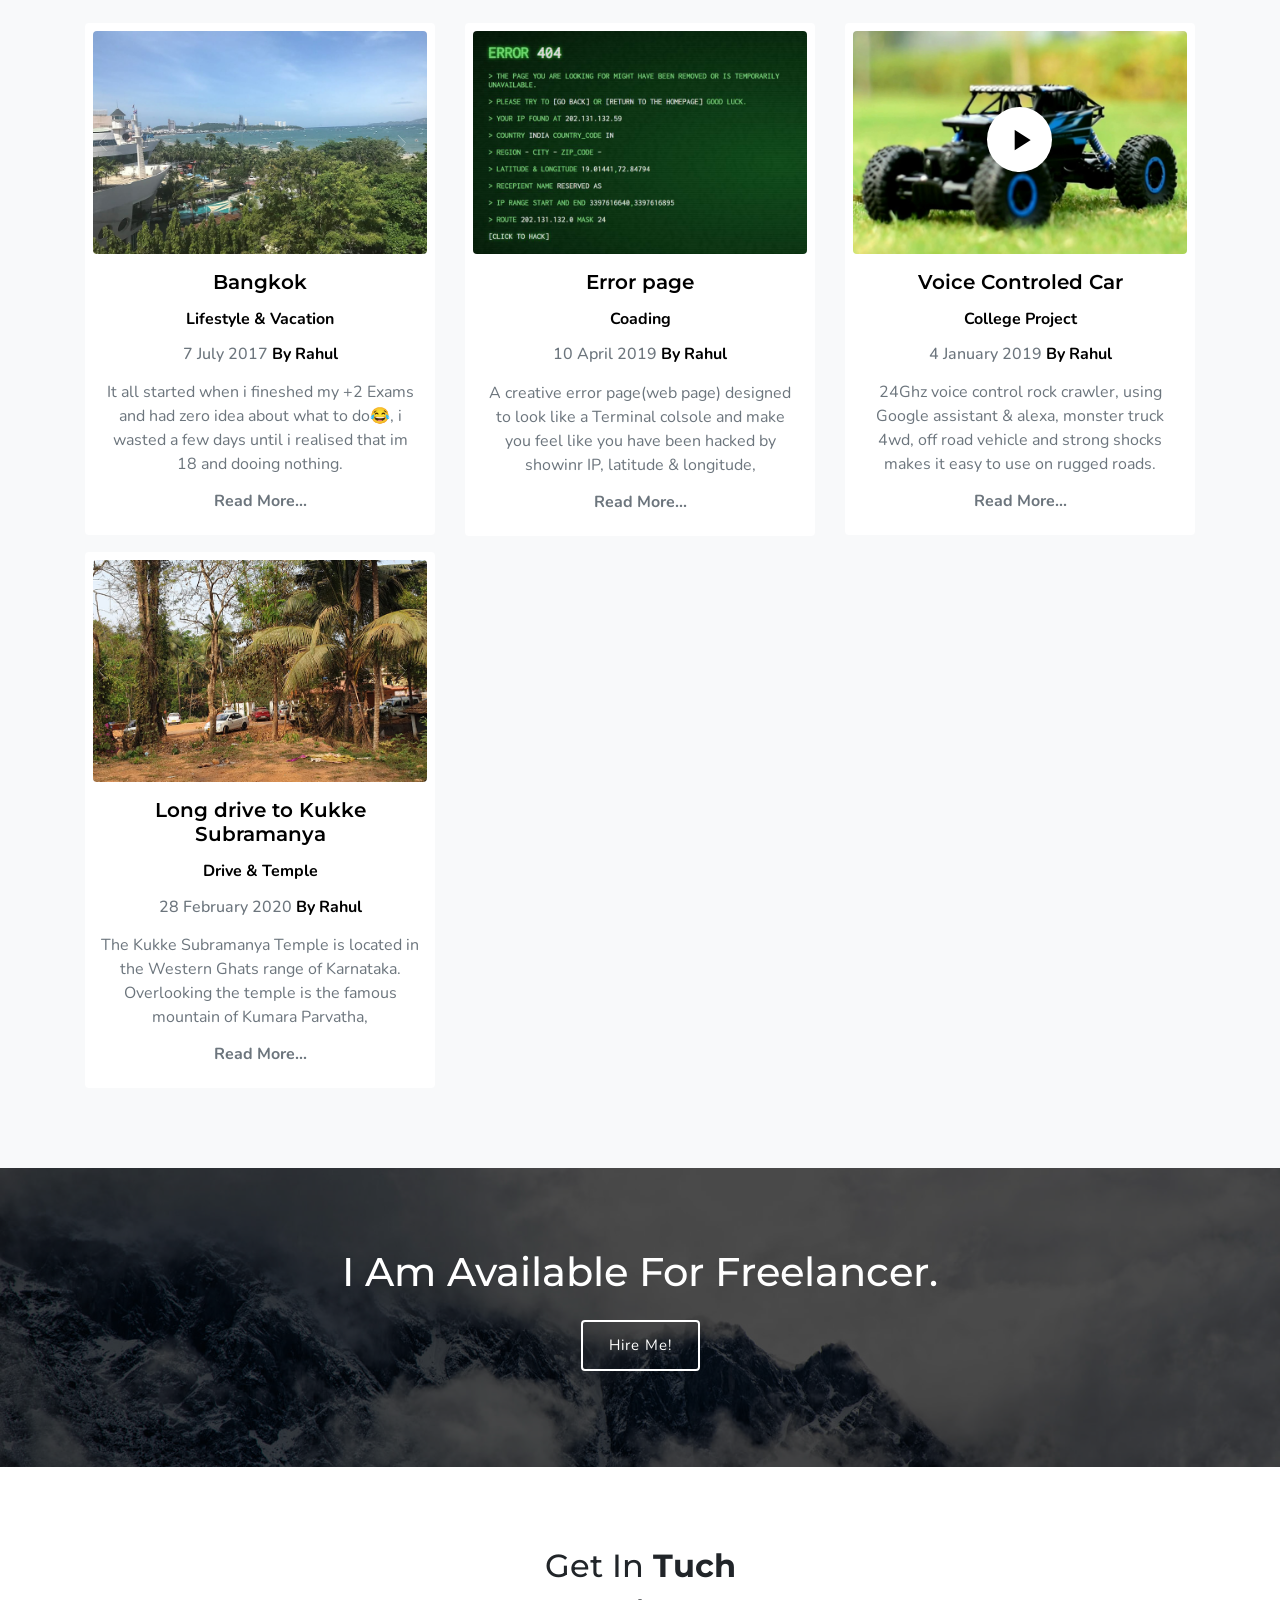
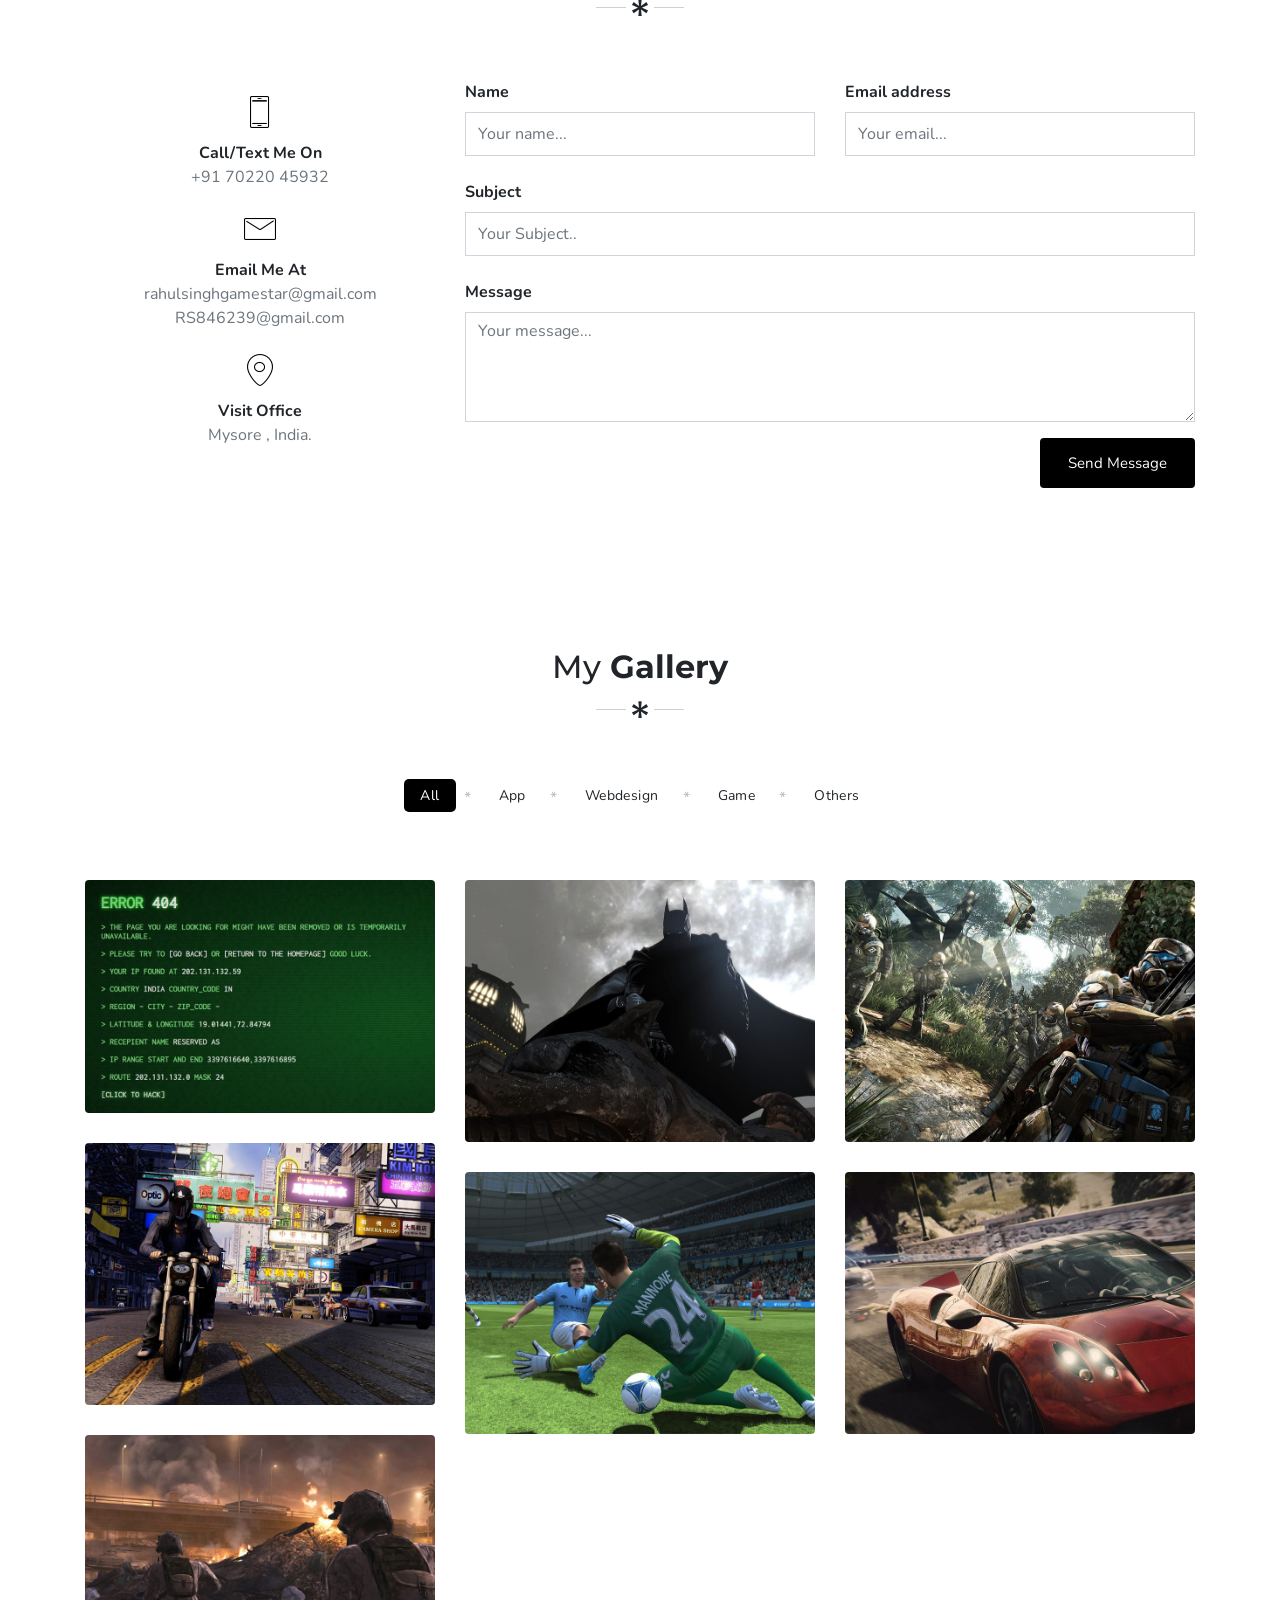
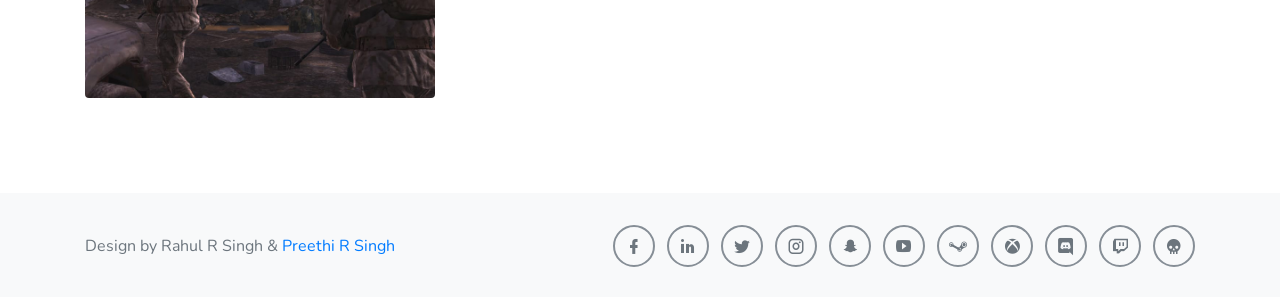
==== commit 6b12e07e: "Update index.html" ====
--- a/index.html
+++ b/index.html
@@ -1172,7 +1172,7 @@
                 <div class="row pt-4 pb-4">
                     <div class="col-lg-12">
                         <div class="float-left float_none mt-2 mb-2">
-                            <p class="copy-rights text-muted mb-0">Design by Rahul R Singh & <a href="http://rahulrsingh.com">Preethi R Singh</a></p>
+                            <p class="copy-rights text-muted mb-0">Design by Rahul R Singh & <a href="https://rahulsingh97.github.io/preethi/">Preethi R Singh</a></p>
                         </div>
                         <div class="float-right float_none mt-2 mb-2">
                             <ul class="list-inline fot_social mb-0">
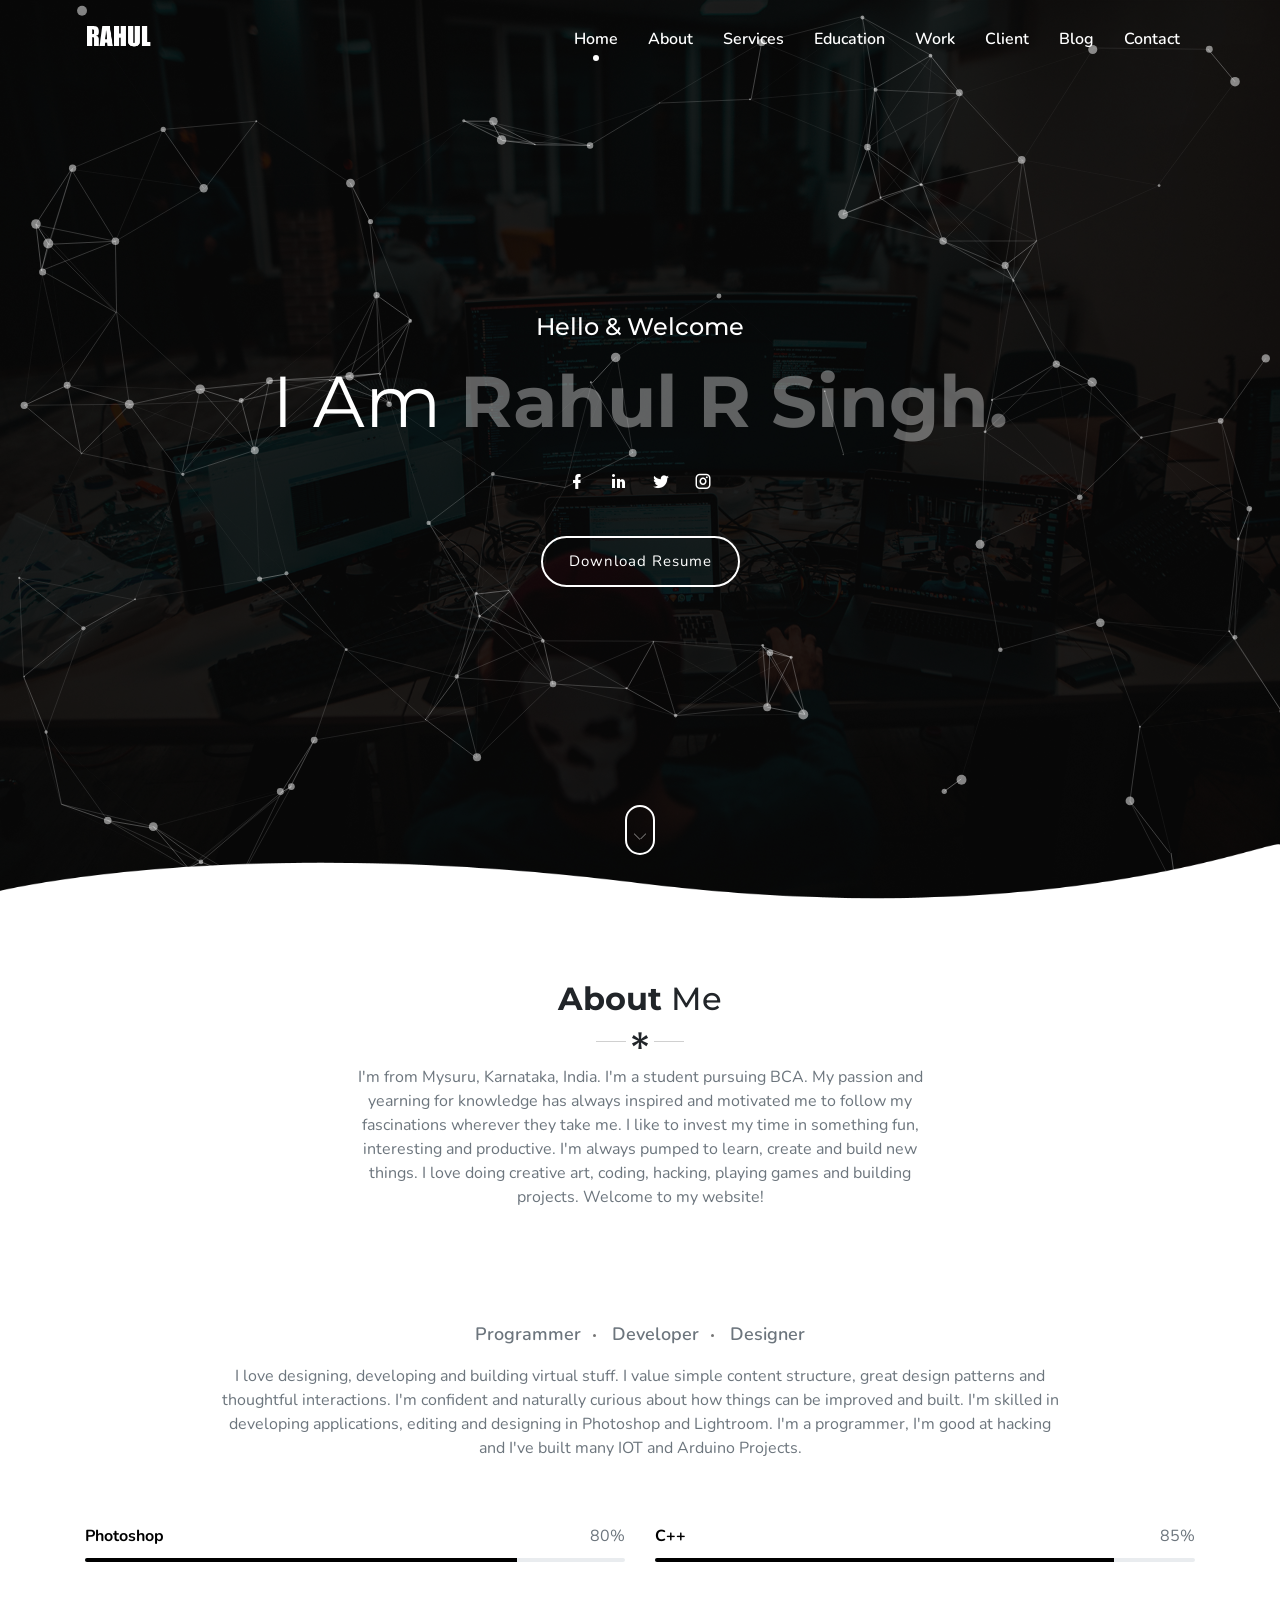
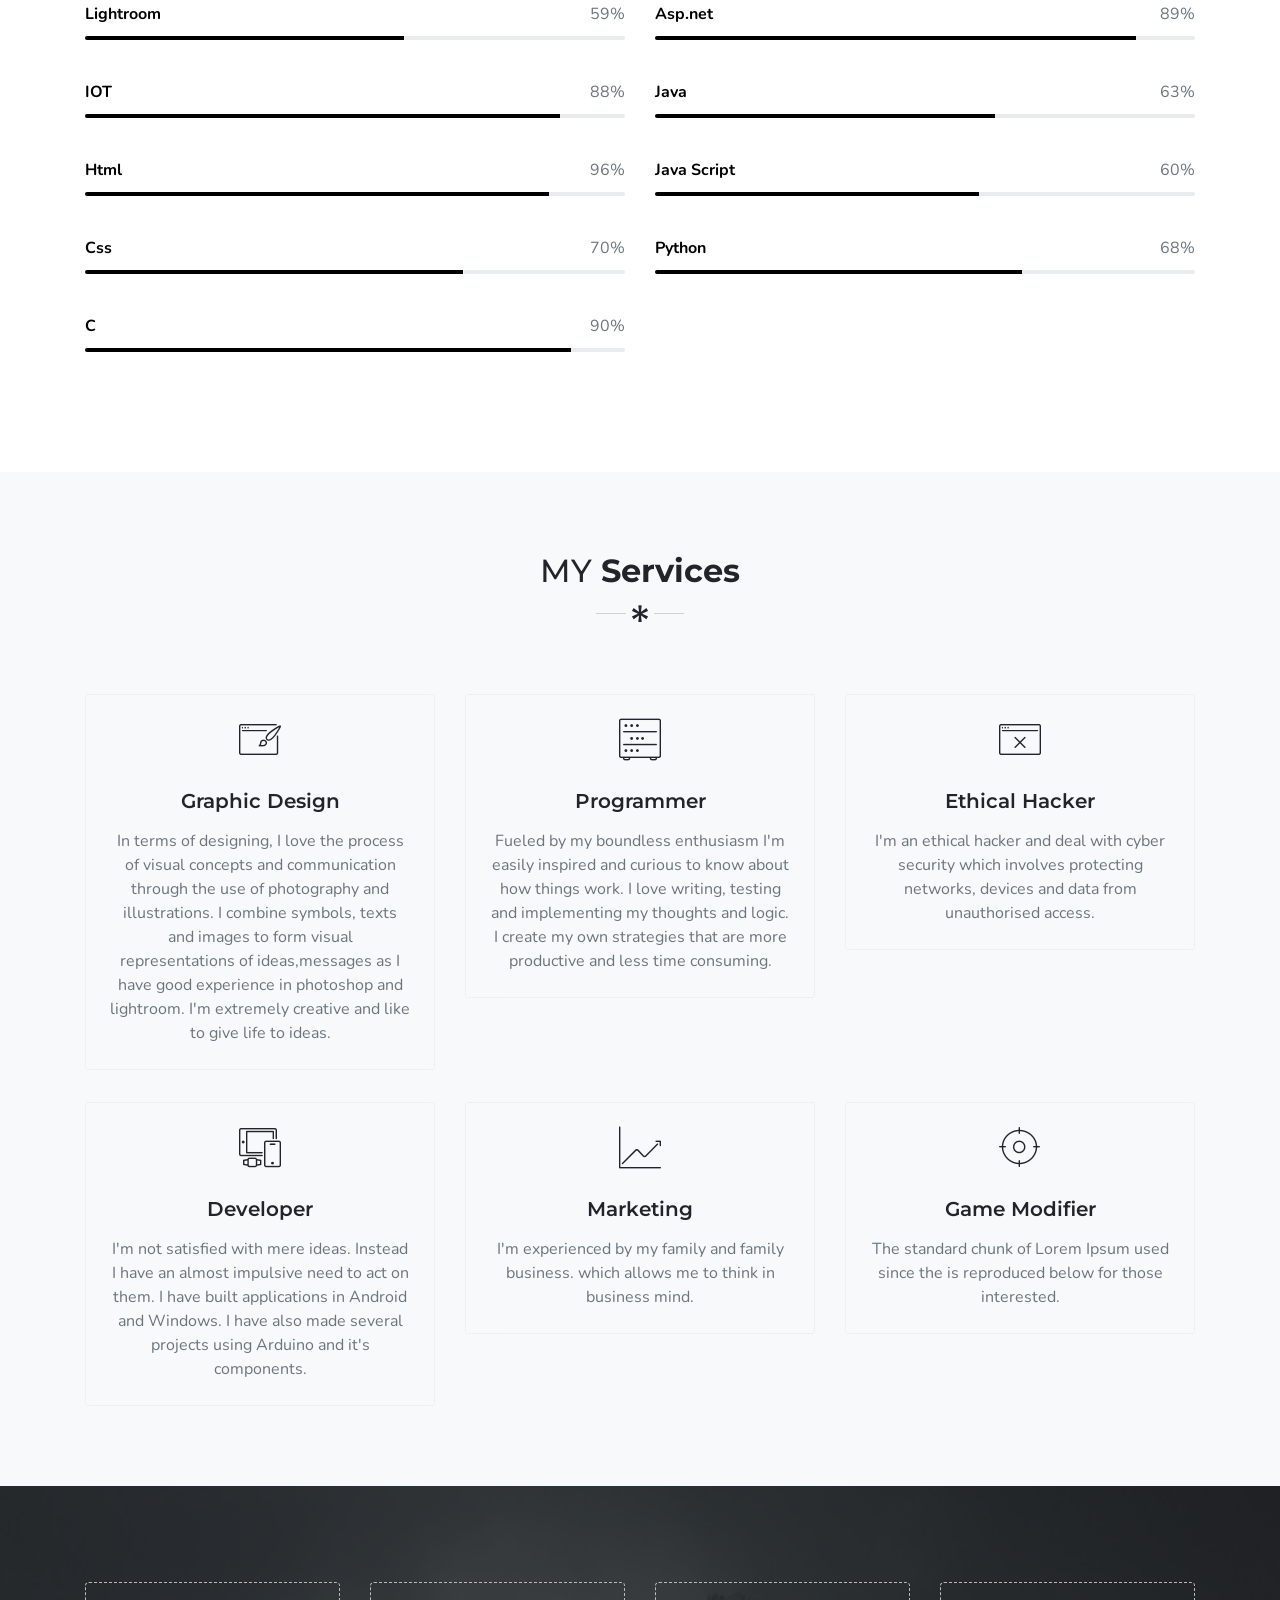
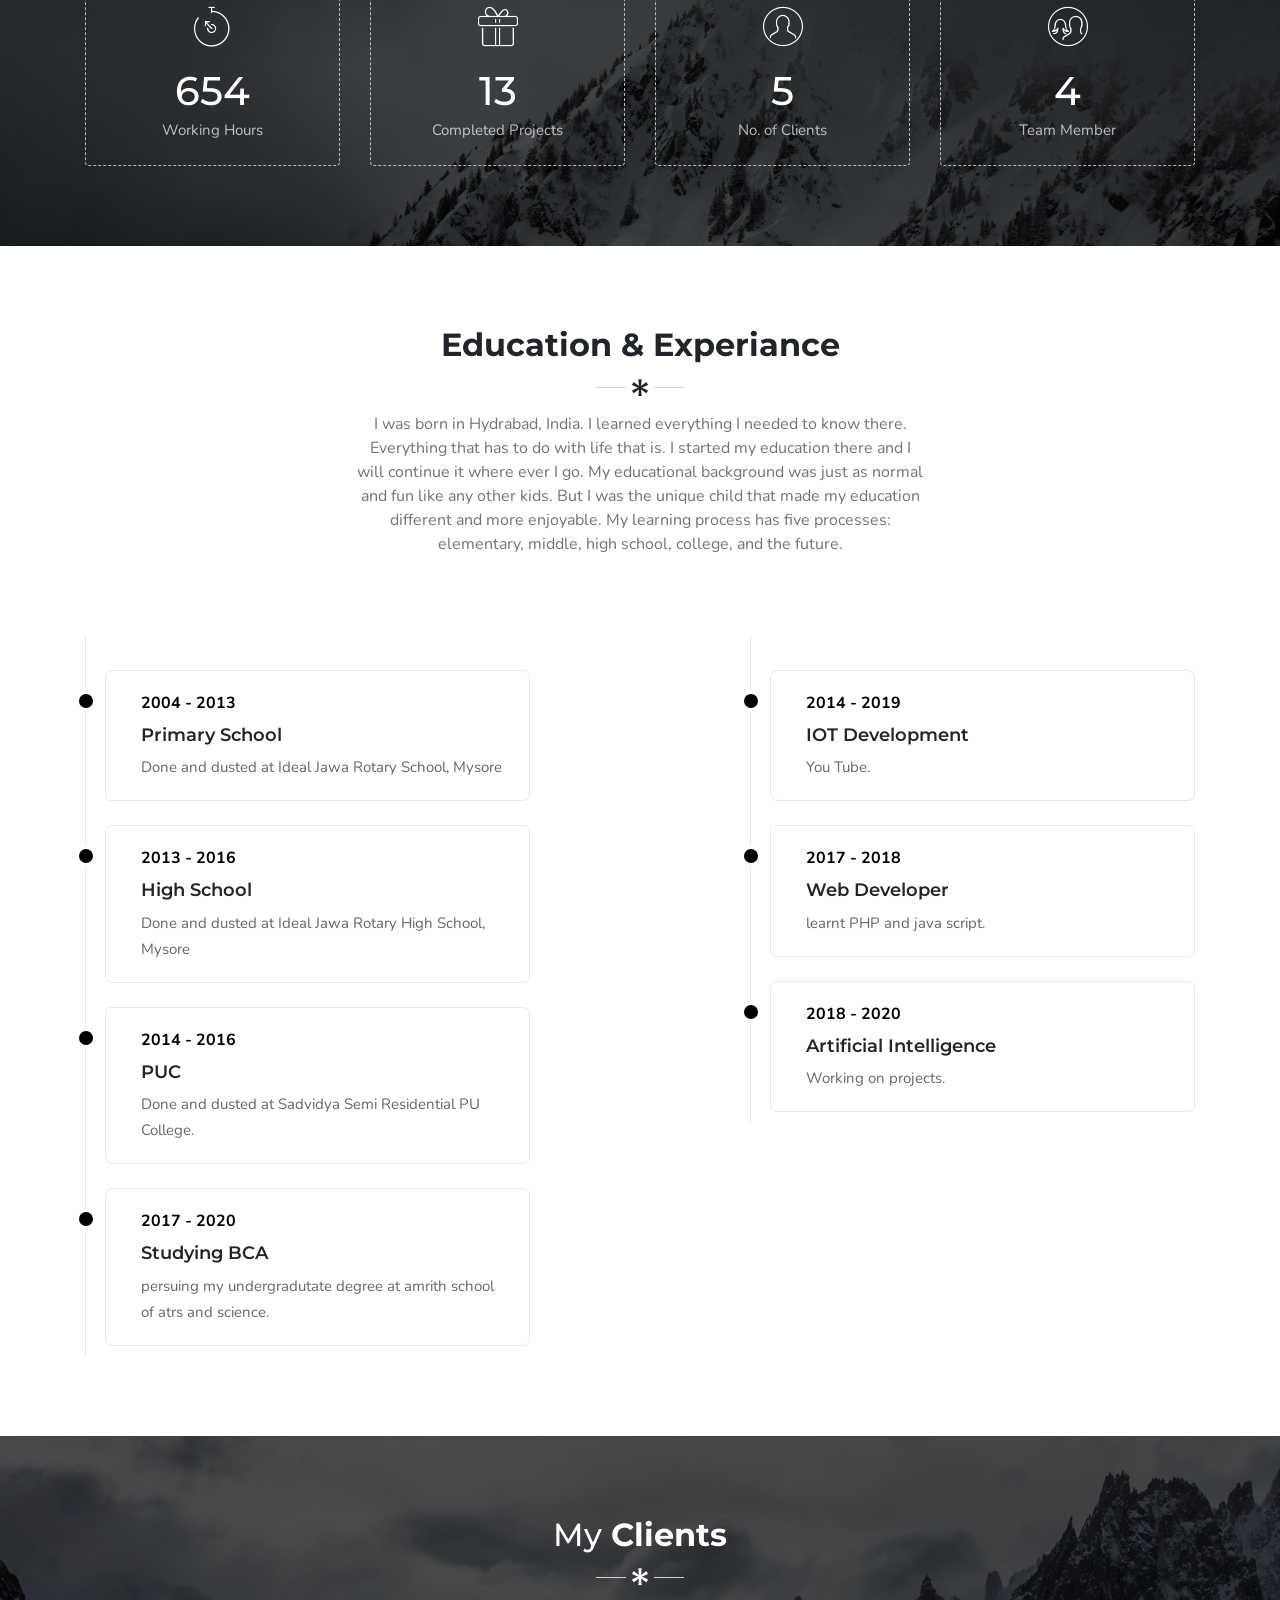
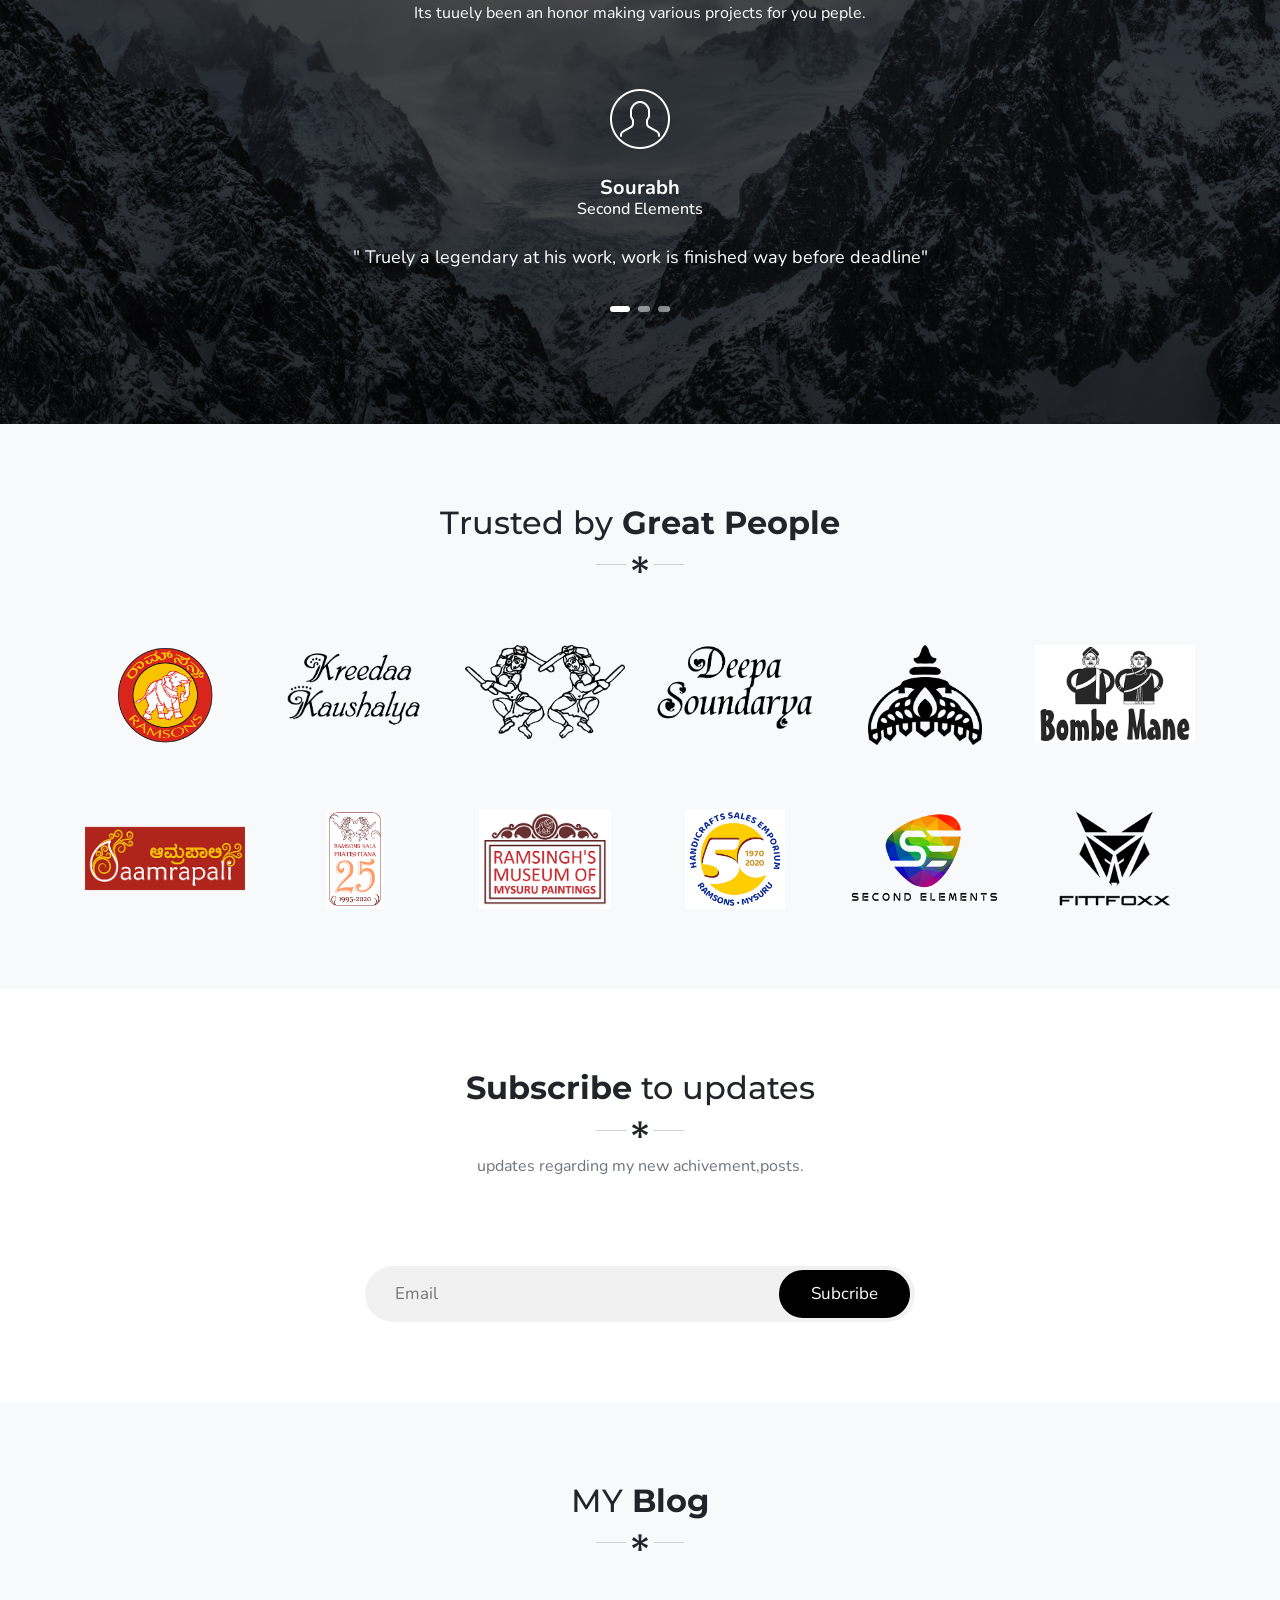
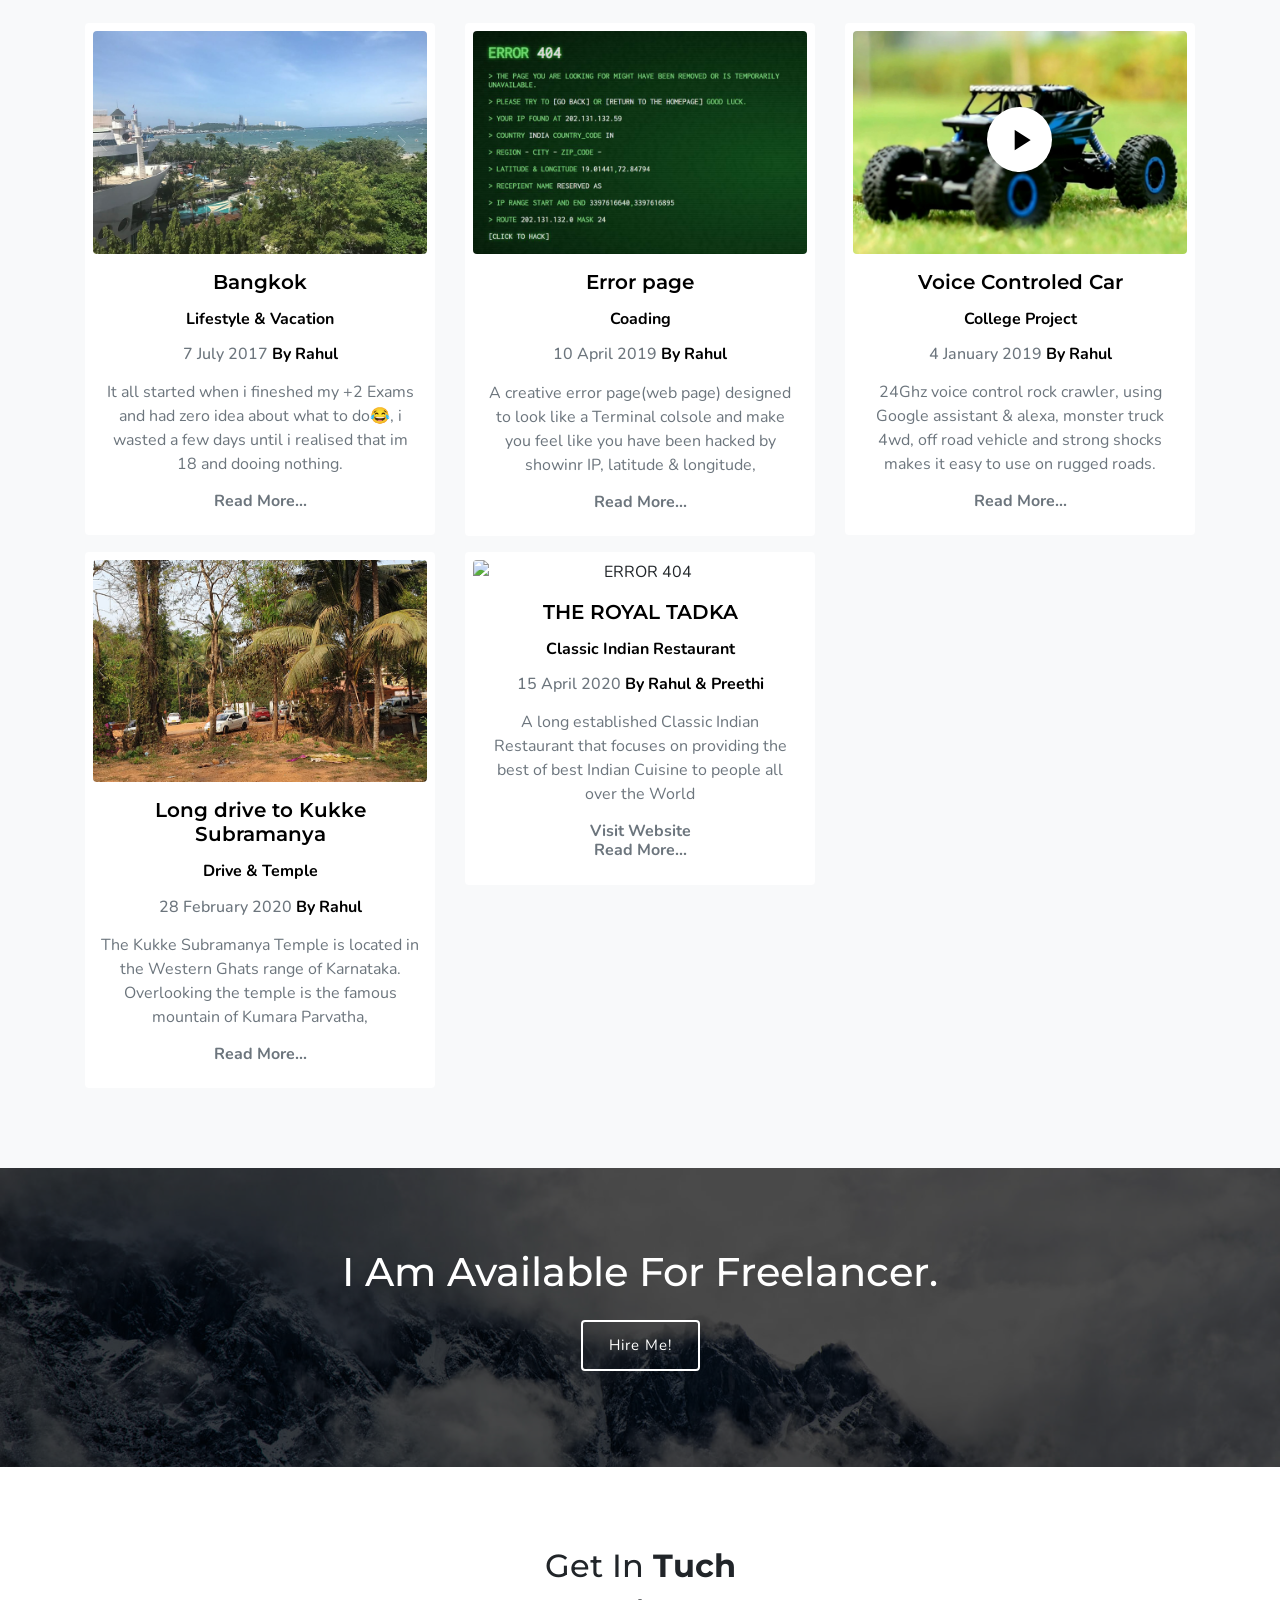
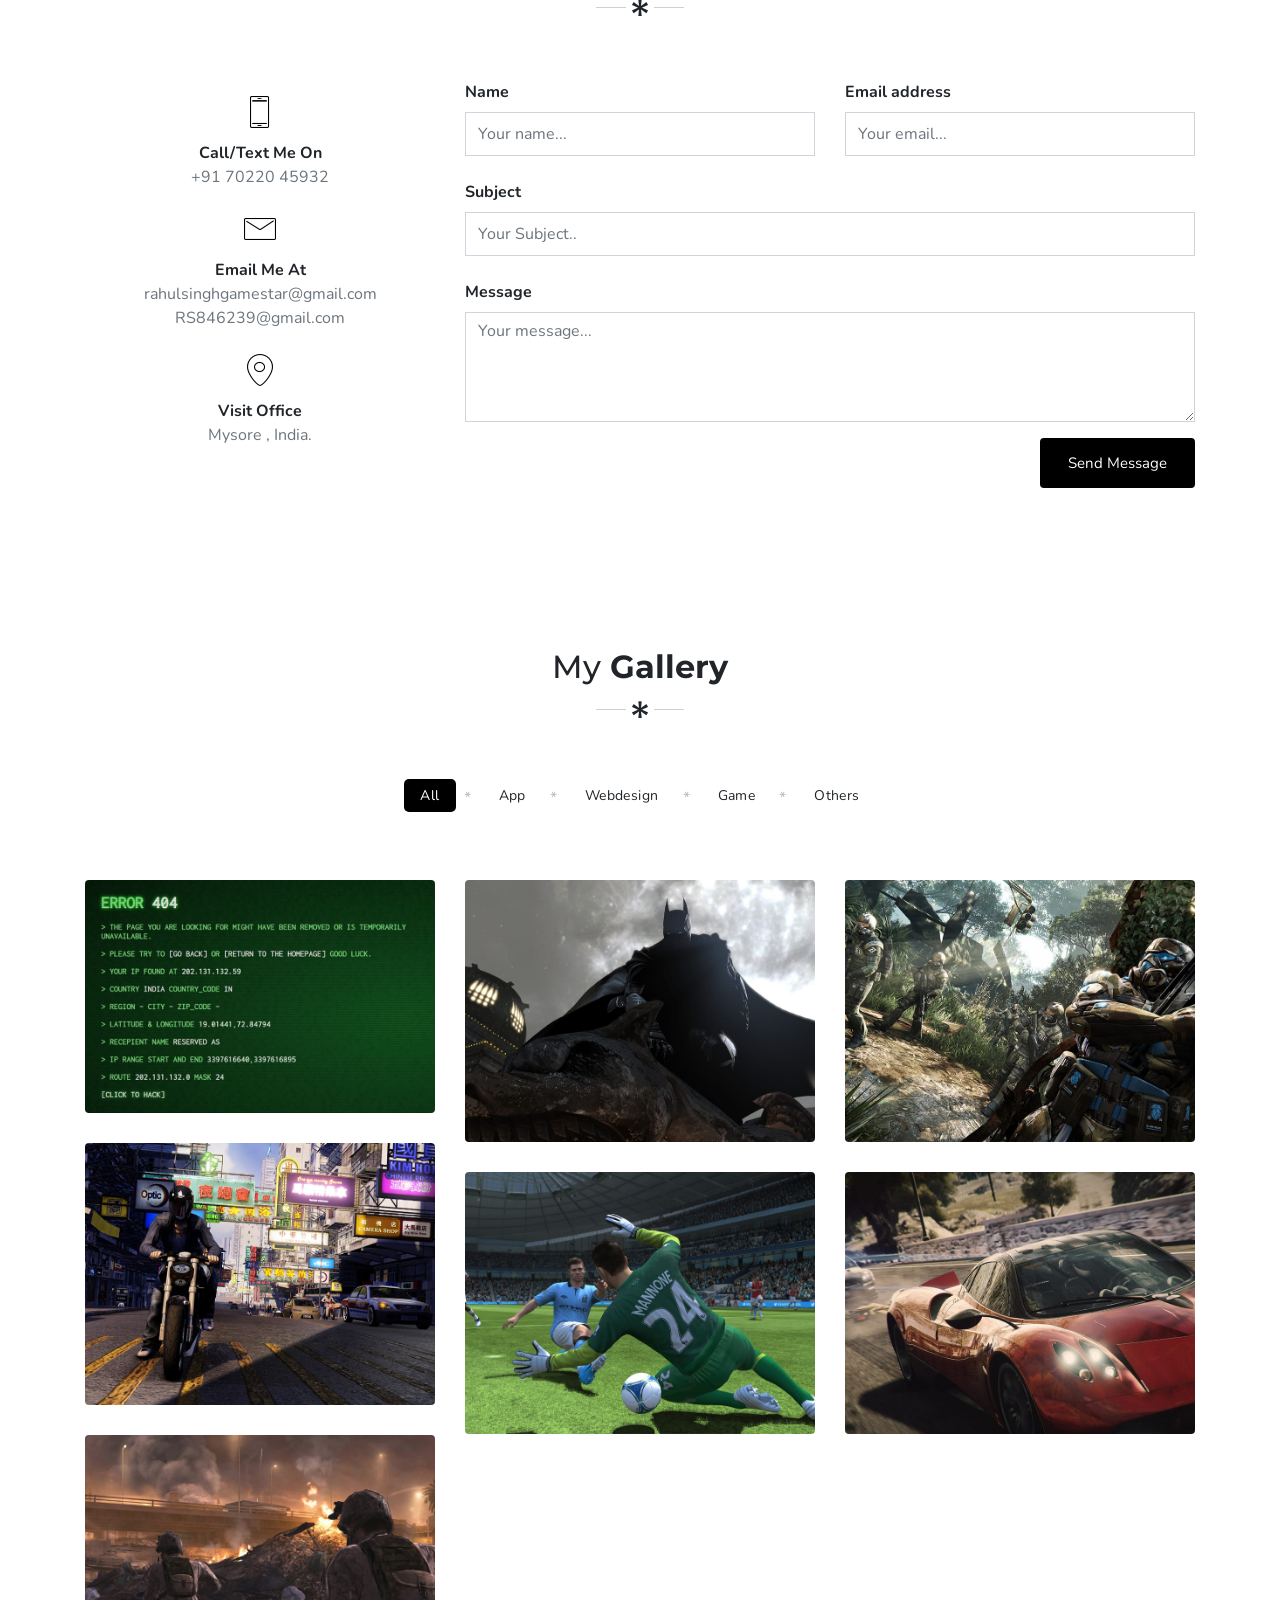
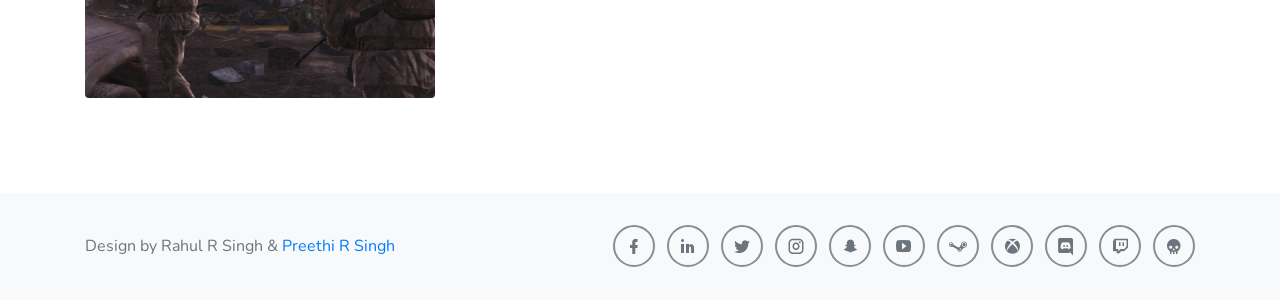
==== commit 90486fb9: "Update index.html" ====
--- a/index.html
+++ b/index.html
@@ -913,6 +913,25 @@
                             </div>
                         </div>
                     </div>
+                    <div class="col-lg-4 mt-3">
+                        <div class="text-center rounded bg-white p-2">
+                            <div class="img_blog">
+                                <img src="images/blog/blog-24.jpg" alt="ERROR 404" class="img-fluid rounded mx-auto d-block">
+                            </div>
+                            <div class="content_blog pt-3 pb-3">
+                                <div>
+                                    <h5 class="font-weight-bold mb-0"><a href="https://rahulsingh97.github.io/ROYAL_TADKA/index.html" class="text-dark">THE ROYAL TADKA</a></h5>
+                                </div>
+                                <div class="mt-3">
+                                    <p class="font-weight-bold h6 mb-3"><a href="#" class="text-custom">Classic Indian Restaurant</a></p>
+                                    <p class="h6 text-muted date_blog mb-0">15 April 2020 <a href="#" class="text-dark font-weight-bold">By Rahul & Preethi</a></p>
+                                    <p class="mt-3 desc_blog pl-2 pr-2 text-muted">A long established Classic Indian Restaurant that focuses on providing the best of best Indian Cuisine to people all over the World </p>
+                                    <p class="h6 mb-0"><a href="https://rahulsingh97.github.io/ROYAL_TADKA/index.html" class="text-muted font-weight-bold">Visit Website</a></p>
+                                    <p class="h6 mb-0"><a href="https://rahulsingh97.github.io/ROYAL_TADKA/index.html" class="text-muted font-weight-bold">Read More...</a></p>
+                                </div>
+                            </div>
+                        </div>
+                    </div>
                 </div>
             </div>
         </section>
